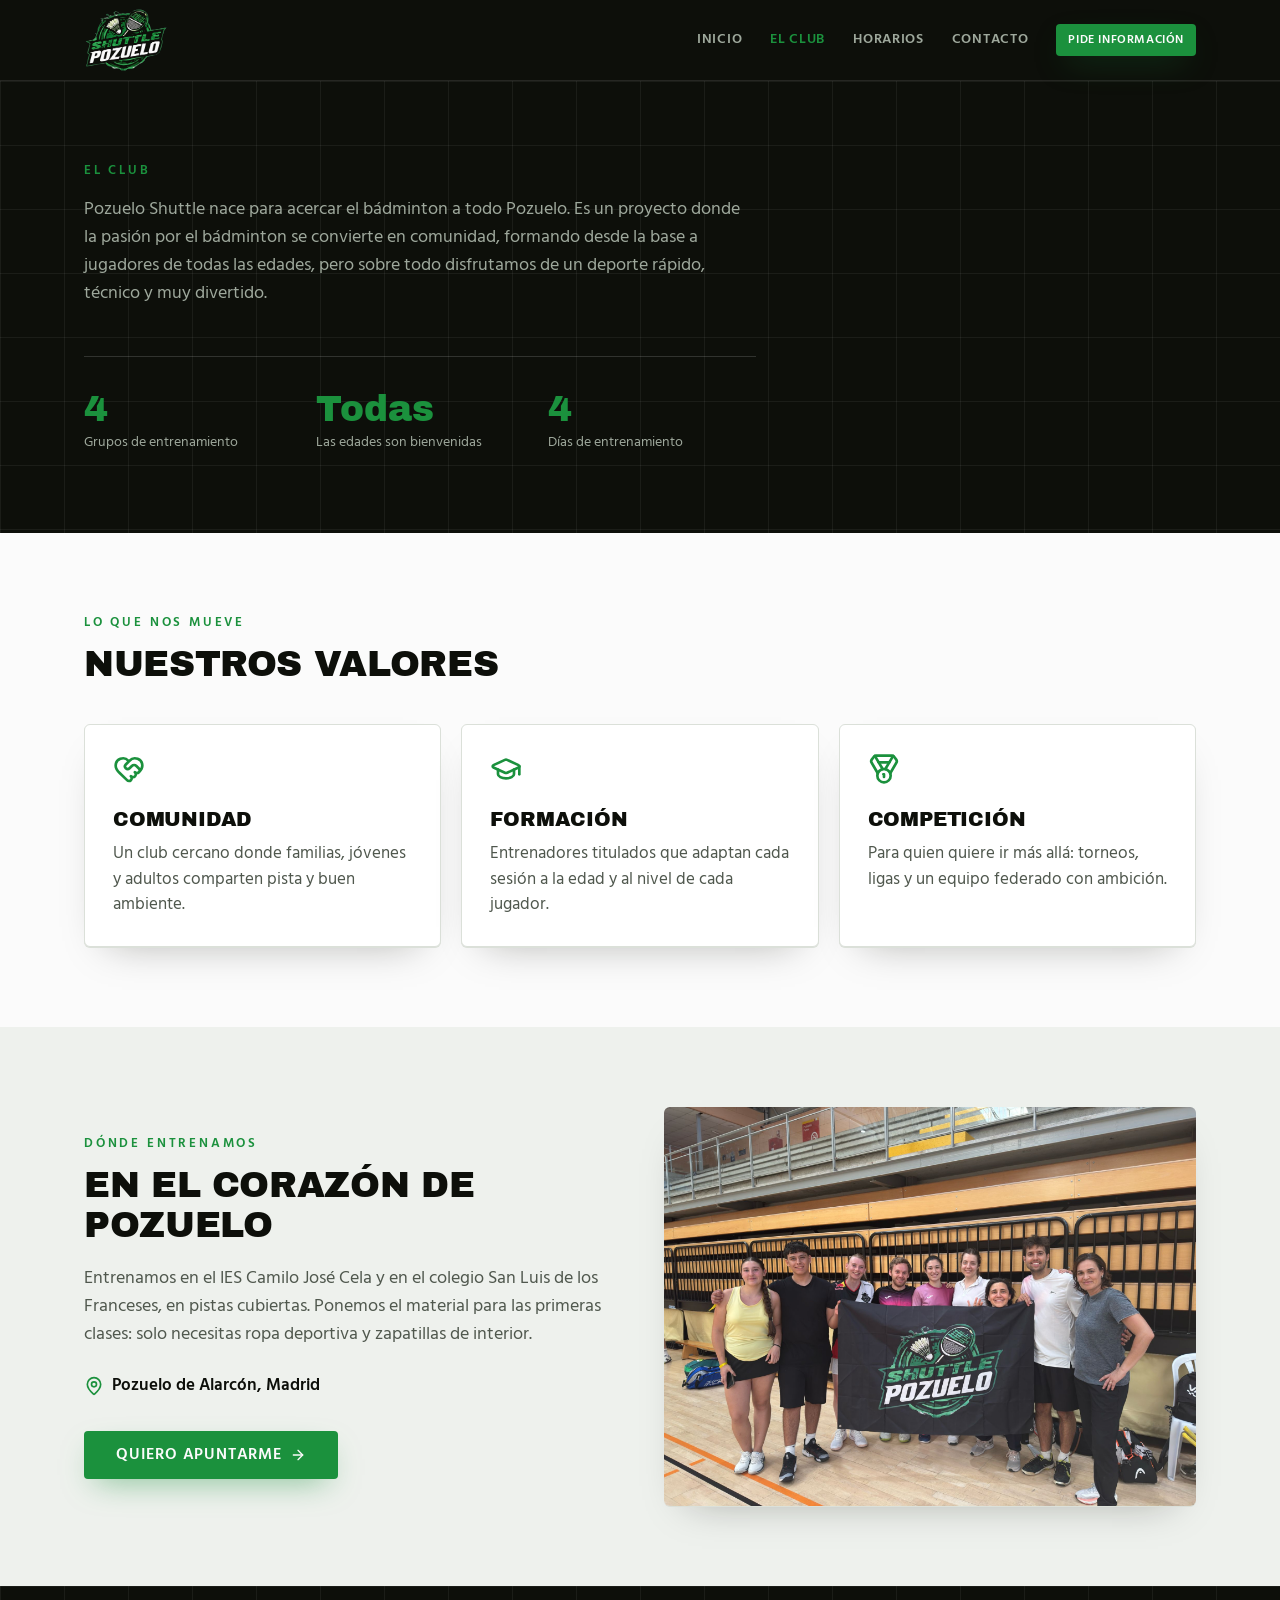
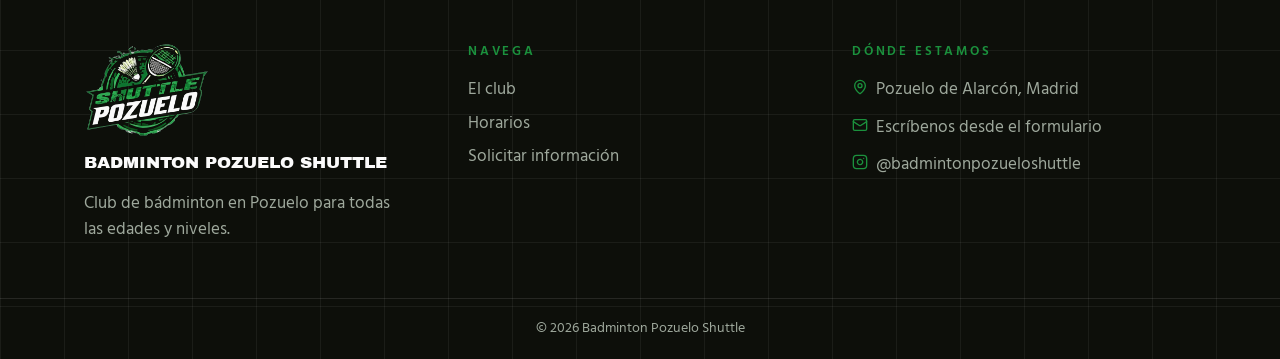
==== docs/club.html @ 59f297d1 "Añade copia estática de la web en docs/ para GitHub Pages" ====
<!DOCTYPE html>
<html lang="es"><head><meta charset="utf-8"><meta name="viewport" content="width=device-width, initial-scale=1"><link rel="preload" as="image" href="assets/logo-shuttle-pozuelo.png"><link rel="stylesheet" href="https://fonts.googleapis.com/css2?family=Archivo+Black&amp;family=Hind:wght@400;500;600;700&amp;display=swap" data-precedence="default"><title>El club · Badminton Pozuelo Shuttle</title><meta name="description" content="Conoce Badminton Pozuelo Shuttle: nuestra historia, valores, entrenadores y dónde entrenamos en Pozuelo de Alarcón."><meta property="og:title" content="El club · Badminton Pozuelo Shuttle"><meta property="og:description" content="Historia, valores y equipo técnico del club de bádminton de Pozuelo."><meta property="og:type" content="website"><meta name="twitter:card" content="summary_large_image"><link rel="icon" type="image/png" href="favicon.png"><link rel="preconnect" href="https://fonts.googleapis.com"><link rel="preconnect" href="https://fonts.gstatic.com" crossorigin="anonymous"><link rel="stylesheet" href="styles.css"></head><body><div class="flex min-h-screen flex-col"><header class="sticky top-0 z-40 border-b border-ink-foreground/10 bg-ink text-ink-foreground"><div class="mx-auto flex h-20 max-w-6xl items-center justify-between px-5"><a class="flex items-center gap-2.5" href="index.html"><img src="assets/logo-shuttle-pozuelo.png" alt="Logo de Badminton Pozuelo Shuttle" width="480" height="366" class="h-16 w-auto mix-blend-lighten"><span class="sr-only">Badminton Pozuelo Shuttle</span></a><nav class="hidden items-center gap-1 md:flex"><a class="rounded-md px-3 py-2 text-sm font-semibold uppercase tracking-wider text-ink-muted transition-colors hover:text-ink-foreground data-[status=active]:text-primary" href="index.html">Inicio</a><a class="rounded-md px-3 py-2 text-sm font-semibold uppercase tracking-wider text-ink-muted transition-colors hover:text-ink-foreground data-[status=active]:text-primary active" href="club.html" data-status="active" aria-current="page">El club</a><a class="rounded-md px-3 py-2 text-sm font-semibold uppercase tracking-wider text-ink-muted transition-colors hover:text-ink-foreground data-[status=active]:text-primary" href="horarios.html">Horarios</a><a class="rounded-md px-3 py-2 text-sm font-semibold uppercase tracking-wider text-ink-muted transition-colors hover:text-ink-foreground data-[status=active]:text-primary" href="contacto.html">Contacto</a><a class="inline-flex items-center justify-center gap-2 whitespace-nowrap cursor-pointer focus-visible:outline-none focus-visible:ring-1 focus-visible:ring-ring disabled:pointer-events-none disabled:opacity-50 disabled:cursor-not-allowed [&amp;_svg]:pointer-events-none [&amp;_svg]:size-4 [&amp;_svg]:shrink-0 bg-primary text-primary-foreground font-semibold uppercase tracking-wider shadow-glow hover:bg-primary/90 hover:-translate-y-0.5 transition-all h-8 rounded-md px-3 text-xs ml-3" href="contacto.html">Pide información</a></nav><button type="button" id="menu-toggle" class="p-2 md:hidden" aria-label="Abrir menú"><svg xmlns="http://www.w3.org/2000/svg" width="24" height="24" viewBox="0 0 24 24" fill="none" stroke="currentColor" stroke-width="2" stroke-linecap="round" stroke-linejoin="round" class="lucide lucide-menu h-6 w-6" aria-hidden="true"><path d="M4 5h16"></path><path d="M4 12h16"></path><path d="M4 19h16"></path></svg></button></div><nav id="mobile-nav" hidden class="border-t border-ink-foreground/10 px-5 pb-5 md:hidden"><a class="block border-b border-ink-foreground/10 py-3 font-display text-lg uppercase data-[status=active]:text-primary" href="index.html">Inicio</a><a class="block border-b border-ink-foreground/10 py-3 font-display text-lg uppercase data-[status=active]:text-primary" href="club.html" data-status="active">El club</a><a class="block border-b border-ink-foreground/10 py-3 font-display text-lg uppercase data-[status=active]:text-primary" href="horarios.html">Horarios</a><a class="block border-b border-ink-foreground/10 py-3 font-display text-lg uppercase data-[status=active]:text-primary" href="contacto.html">Contacto</a></nav></header><main class="flex-1"><!--$--><section class="court-lines bg-ink text-ink-foreground"><div class="mx-auto max-w-6xl px-5 py-20"><p class="eyebrow text-primary">El club</p><p class="mt-4 max-w-2xl text-lg text-ink-muted">Pozuelo Shuttle nace para acercar el bádminton a todo Pozuelo. Es un proyecto donde la pasión por el bádminton se convierte en comunidad, formando desde la base a jugadores de todas las edades, pero sobre todo disfrutamos de un deporte rápido, técnico y muy divertido.</p><dl class="mt-12 grid max-w-2xl grid-cols-3 gap-6 border-t border-ink-foreground/15 pt-8"><div><dt class="font-display text-4xl text-primary">4</dt><dd class="mt-1 text-sm text-ink-muted">Grupos de entrenamiento</dd></div><div><dt class="font-display text-4xl text-primary">Todas</dt><dd class="mt-1 text-sm text-ink-muted">Las edades son bienvenidas</dd></div><div><dt class="font-display text-4xl text-primary">4</dt><dd class="mt-1 text-sm text-ink-muted">Días de entrenamiento</dd></div></dl></div></section><section class="mx-auto max-w-6xl px-5 py-20"><p class="eyebrow text-primary">Lo que nos mueve</p><h2 class="mt-3 text-4xl">Nuestros valores</h2><div class="mt-10 grid gap-5 md:grid-cols-3"><article class="rounded-lg border bg-card p-7 shadow-card"><svg xmlns="http://www.w3.org/2000/svg" width="24" height="24" viewBox="0 0 24 24" fill="none" stroke="currentColor" stroke-width="2" stroke-linecap="round" stroke-linejoin="round" class="lucide lucide-heart-handshake h-8 w-8 text-primary" aria-hidden="true"><path d="M19.414 14.414C21 12.828 22 11.5 22 9.5a5.5 5.5 0 0 0-9.591-3.676.6.6 0 0 1-.818.001A5.5 5.5 0 0 0 2 9.5c0 2.3 1.5 4 3 5.5l5.535 5.362a2 2 0 0 0 2.879.052 2.12 2.12 0 0 0-.004-3 2.124 2.124 0 1 0 3-3 2.124 2.124 0 0 0 3.004 0 2 2 0 0 0 0-2.828l-1.881-1.882a2.41 2.41 0 0 0-3.409 0l-1.71 1.71a2 2 0 0 1-2.828 0 2 2 0 0 1 0-2.828l2.823-2.762"></path></svg><h3 class="mt-5 text-xl">Comunidad</h3><p class="mt-2 text-muted-foreground">Un club cercano donde familias, jóvenes y adultos comparten pista y buen ambiente.</p></article><article class="rounded-lg border bg-card p-7 shadow-card"><svg xmlns="http://www.w3.org/2000/svg" width="24" height="24" viewBox="0 0 24 24" fill="none" stroke="currentColor" stroke-width="2" stroke-linecap="round" stroke-linejoin="round" class="lucide lucide-graduation-cap h-8 w-8 text-primary" aria-hidden="true"><path d="M21.42 10.922a1 1 0 0 0-.019-1.838L12.83 5.18a2 2 0 0 0-1.66 0L2.6 9.08a1 1 0 0 0 0 1.832l8.57 3.908a2 2 0 0 0 1.66 0z"></path><path d="M22 10v6"></path><path d="M6 12.5V16a6 3 0 0 0 12 0v-3.5"></path></svg><h3 class="mt-5 text-xl">Formación</h3><p class="mt-2 text-muted-foreground">Entrenadores titulados que adaptan cada sesión a la edad y al nivel de cada jugador.</p></article><article class="rounded-lg border bg-card p-7 shadow-card"><svg xmlns="http://www.w3.org/2000/svg" width="24" height="24" viewBox="0 0 24 24" fill="none" stroke="currentColor" stroke-width="2" stroke-linecap="round" stroke-linejoin="round" class="lucide lucide-medal h-8 w-8 text-primary" aria-hidden="true"><path d="M7.21 15 2.66 7.14a2 2 0 0 1 .13-2.2L4.4 2.8A2 2 0 0 1 6 2h12a2 2 0 0 1 1.6.8l1.6 2.14a2 2 0 0 1 .14 2.2L16.79 15"></path><path d="M11 12 5.12 2.2"></path><path d="m13 12 5.88-9.8"></path><path d="M8 7h8"></path><circle cx="12" cy="17" r="5"></circle><path d="M12 18v-2h-.5"></path></svg><h3 class="mt-5 text-xl">Competición</h3><p class="mt-2 text-muted-foreground">Para quien quiere ir más allá: torneos, ligas y un equipo federado con ambición.</p></article></div></section><section class="bg-muted"><div class="mx-auto grid max-w-6xl items-center gap-12 px-5 py-20 md:grid-cols-2"><div><p class="eyebrow text-primary">Dónde entrenamos</p><h2 class="mt-3 text-4xl">En el corazón de Pozuelo</h2><p class="mt-5 text-lg text-muted-foreground">Entrenamos en el IES Camilo José Cela y en el colegio San Luis de los Franceses, en pistas cubiertas. Ponemos el material para las primeras clases: solo necesitas ropa deportiva y zapatillas de interior.</p><p class="mt-6 flex items-center gap-2 font-semibold"><svg xmlns="http://www.w3.org/2000/svg" width="24" height="24" viewBox="0 0 24 24" fill="none" stroke="currentColor" stroke-width="2" stroke-linecap="round" stroke-linejoin="round" class="lucide lucide-map-pin h-5 w-5 text-primary" aria-hidden="true"><path d="M20 10c0 4.993-5.539 10.193-7.399 11.799a1 1 0 0 1-1.202 0C9.539 20.193 4 14.993 4 10a8 8 0 0 1 16 0"></path><circle cx="12" cy="10" r="3"></circle></svg> <!-- -->Pozuelo de Alarcón, Madrid</p><a class="inline-flex items-center justify-center gap-2 whitespace-nowrap cursor-pointer focus-visible:outline-none focus-visible:ring-1 focus-visible:ring-ring disabled:pointer-events-none disabled:opacity-50 disabled:cursor-not-allowed [&amp;_svg]:pointer-events-none [&amp;_svg]:size-4 [&amp;_svg]:shrink-0 bg-primary text-primary-foreground font-semibold uppercase tracking-wider shadow-glow hover:bg-primary/90 hover:-translate-y-0.5 transition-all h-12 rounded-md px-8 text-base mt-8" href="contacto.html">Quiero apuntarme <svg xmlns="http://www.w3.org/2000/svg" width="24" height="24" viewBox="0 0 24 24" fill="none" stroke="currentColor" stroke-width="2" stroke-linecap="round" stroke-linejoin="round" class="lucide lucide-arrow-right" aria-hidden="true"><path d="M5 12h14"></path><path d="m12 5 7 7-7 7"></path></svg></a></div><img src="assets/equipo-shuttle-pozuelo.jpg" alt="Jugadores del club posando con la bandera de Shuttle Pozuelo" width="1920" height="1440" loading="lazy" class="aspect-[4/3] w-full rounded-lg object-cover shadow-card"></div></section><!--/$--></main><footer class="court-lines bg-ink text-ink-foreground"><div class="mx-auto grid max-w-6xl gap-10 px-5 py-14 md:grid-cols-3"><div><img src="assets/logo-shuttle-pozuelo.png" alt="Logo de Badminton Pozuelo Shuttle" width="480" height="366" loading="lazy" class="h-24 w-auto mix-blend-lighten"><p class="mt-3 font-display uppercase">Badminton Pozuelo Shuttle</p><p class="mt-4 max-w-xs text-ink-muted">Club de bádminton en Pozuelo para todas las edades y niveles.</p></div><div><p class="eyebrow text-primary">Navega</p><ul class="mt-4 space-y-2 text-ink-muted"><li><a class="hover:text-ink-foreground active" href="club.html" data-status="active" aria-current="page">El club</a></li><li><a class="hover:text-ink-foreground" href="horarios.html">Horarios</a></li><li><a class="hover:text-ink-foreground" href="contacto.html">Solicitar información</a></li></ul></div><div><p class="eyebrow text-primary">Dónde estamos</p><ul class="mt-4 space-y-3 text-ink-muted"><li class="flex gap-2"><svg xmlns="http://www.w3.org/2000/svg" width="24" height="24" viewBox="0 0 24 24" fill="none" stroke="currentColor" stroke-width="2" stroke-linecap="round" stroke-linejoin="round" class="lucide lucide-map-pin mt-0.5 h-4 w-4 shrink-0 text-primary" aria-hidden="true"><path d="M20 10c0 4.993-5.539 10.193-7.399 11.799a1 1 0 0 1-1.202 0C9.539 20.193 4 14.993 4 10a8 8 0 0 1 16 0"></path><circle cx="12" cy="10" r="3"></circle></svg>Pozuelo de Alarcón, Madrid</li><li class="flex gap-2"><svg xmlns="http://www.w3.org/2000/svg" width="24" height="24" viewBox="0 0 24 24" fill="none" stroke="currentColor" stroke-width="2" stroke-linecap="round" stroke-linejoin="round" class="lucide lucide-mail mt-0.5 h-4 w-4 shrink-0 text-primary" aria-hidden="true"><path d="m22 7-8.991 5.727a2 2 0 0 1-2.009 0L2 7"></path><rect x="2" y="4" width="20" height="16" rx="2"></rect></svg><a class="hover:text-ink-foreground" href="contacto.html">Escríbenos desde el formulario</a></li><li class="flex gap-2"><svg xmlns="http://www.w3.org/2000/svg" width="24" height="24" viewBox="0 0 24 24" fill="none" stroke="currentColor" stroke-width="2" stroke-linecap="round" stroke-linejoin="round" class="lucide lucide-instagram mt-0.5 h-4 w-4 shrink-0 text-primary" aria-hidden="true"><rect width="20" height="20" x="2" y="2" rx="5" ry="5"></rect><path d="M16 11.37A4 4 0 1 1 12.63 8 4 4 0 0 1 16 11.37z"></path><line x1="17.5" x2="17.51" y1="6.5" y2="6.5"></line></svg><a href="https://www.instagram.com/badmintonpozueloshuttle" target="_blank" rel="noopener noreferrer" class="hover:text-ink-foreground">@badmintonpozueloshuttle</a></li></ul></div></div><div class="border-t border-ink-foreground/10 py-5 text-center text-sm text-ink-muted">© <!-- -->2026<!-- --> <!-- -->Badminton Pozuelo Shuttle</div></footer></div>
<script>
(function () {
  var btn = document.getElementById("menu-toggle");
  var nav = document.getElementById("mobile-nav");
  if (!btn || !nav) return;
  btn.addEventListener("click", function () {
    var open = nav.hasAttribute("hidden");
    if (open) nav.removeAttribute("hidden"); else nav.setAttribute("hidden", "");
    btn.setAttribute("aria-label", open ? "Cerrar menú" : "Abrir menú");
  });
})();
</script>
</body></html>
---- docs/styles.css ----
@layer properties {
  @supports (((-webkit-hyphens: none)) and (not (margin-trim: inline))) or ((-moz-orient: inline) and (not (color: rgb(from red r g b)))) {
  *, ::before, ::after, ::backdrop { --tw-translate-x: 0; --tw-translate-y: 0; --tw-translate-z: 0; --tw-rotate-x: initial; --tw-rotate-y: initial; --tw-rotate-z: initial; --tw-skew-x: initial; --tw-skew-y: initial; --tw-space-y-reverse: 0; --tw-space-x-reverse: 0; --tw-border-style: solid; --tw-leading: initial; --tw-font-weight: initial; --tw-tracking: initial; --tw-ordinal: initial; --tw-slashed-zero: initial; --tw-numeric-figure: initial; --tw-numeric-spacing: initial; --tw-numeric-fraction: initial; --tw-shadow: 0 0 #0000; --tw-shadow-color: initial; --tw-shadow-alpha: 100%; --tw-inset-shadow: 0 0 #0000; --tw-inset-shadow-color: initial; --tw-inset-shadow-alpha: 100%; --tw-ring-color: initial; --tw-ring-shadow: 0 0 #0000; --tw-inset-ring-color: initial; --tw-inset-ring-shadow: 0 0 #0000; --tw-ring-inset: initial; --tw-ring-offset-width: 0px; --tw-ring-offset-color: #fff; --tw-ring-offset-shadow: 0 0 #0000; --tw-outline-style: solid; --tw-blur: initial; --tw-brightness: initial; --tw-contrast: initial; --tw-grayscale: initial; --tw-hue-rotate: initial; --tw-invert: initial; --tw-opacity: initial; --tw-saturate: initial; --tw-sepia: initial; --tw-drop-shadow: initial; --tw-drop-shadow-color: initial; --tw-drop-shadow-alpha: 100%; --tw-drop-shadow-size: initial; --tw-duration: initial; --tw-ease: initial; --tw-content: ""; --tw-animation-delay: 0s; --tw-animation-direction: normal; --tw-animation-duration: initial; --tw-animation-fill-mode: none; --tw-animation-iteration-count: 1; --tw-enter-blur: 0; --tw-enter-opacity: 1; --tw-enter-rotate: 0; --tw-enter-scale: 1; --tw-enter-translate-x: 0; --tw-enter-translate-y: 0; --tw-exit-blur: 0; --tw-exit-opacity: 1; --tw-exit-rotate: 0; --tw-exit-scale: 1; --tw-exit-translate-x: 0; --tw-exit-translate-y: 0; }
}
}
@layer theme {
  :root, :host { --font-sans: "Hind", system-ui, sans-serif; --font-mono: ui-monospace, SFMono-Regular, Menlo, Monaco, Consolas, "Liberation Mono",
      "Courier New", monospace; --color-black: #000; --spacing: .25rem; --container-xs: 20rem; --container-sm: 24rem; --container-md: 28rem; --container-lg: 32rem; --container-xl: 36rem; --container-2xl: 42rem; --container-3xl: 48rem; --container-6xl: 72rem; --text-xs: .75rem; --text-xs--line-height: calc(1 / .75); --text-sm: .875rem; --text-sm--line-height: calc(1.25 / .875); --text-base: 1rem; --text-base--line-height: calc(1.5 / 1); --text-lg: 1.125rem; --text-lg--line-height: calc(1.75 / 1.125); --text-xl: 1.25rem; --text-xl--line-height: calc(1.75 / 1.25); --text-3xl: 1.875rem; --text-3xl--line-height: calc(2.25 / 1.875); --text-4xl: 2.25rem; --text-4xl--line-height: calc(2.5 / 2.25); --text-6xl: 3.75rem; --text-6xl--line-height: 1; --text-7xl: 4.5rem; --text-7xl--line-height: 1; --font-weight-normal: 400; --font-weight-medium: 500; --font-weight-semibold: 600; --font-weight-bold: 700; --tracking-tight: -.025em; --tracking-wider: .05em; --tracking-widest: .1em; --leading-relaxed: 1.625; --ease-in-out: cubic-bezier(.4, 0, .2, 1); --animate-spin: spin 1s linear infinite; --animate-pulse: pulse 2s cubic-bezier(.4, 0, .6, 1) infinite; --aspect-video: 16 / 9; --default-transition-duration: .15s; --default-transition-timing-function: cubic-bezier(.4, 0, .2, 1); --default-font-family: "Hind", system-ui, sans-serif; --default-mono-font-family: var(--font-mono); --font-display: "Archivo Black", "Arial Black", sans-serif; --color-background: var(--background); --color-foreground: var(--foreground); --color-border: var(--border); }
}
@layer base {
  *, ::after, ::before, ::backdrop { box-sizing: border-box; border: 0px solid; margin: 0px; padding: 0px; }
  ::file-selector-button { box-sizing: border-box; border: 0px solid; margin: 0px; padding: 0px; }
  html, :host { text-size-adjust: 100%; tab-size: 4; line-height: 1.5; font-family: var(--default-font-family, -apple-system, BlinkMacSystemFont, "Segoe UI", Roboto, "Helvetica Neue", "Noto Sans", Arial, sans-serif, "Apple Color Emoji", "Segoe UI Emoji", "Segoe UI Symbol", "Noto Color Emoji"); font-feature-settings: var(--default-font-feature-settings, normal); font-variation-settings: var(--default-font-variation-settings, normal); -webkit-tap-highlight-color: transparent; }
  hr { height: 0px; color: inherit; border-top-width: 1px; }
  abbr:where([title]) { text-decoration: underline dotted; }
  h1, h2, h3, h4, h5, h6 { font-size: inherit; font-weight: inherit; }
  a { color: inherit; text-decoration: inherit; }
  b, strong { font-weight: bolder; }
  code, kbd, samp, pre { font-family: var(--default-mono-font-family, ui-monospace, SFMono-Regular, Menlo, Monaco, Consolas, "Liberation Mono", "Courier New", monospace); font-feature-settings: var(--default-mono-font-feature-settings, normal); font-variation-settings: var(--default-mono-font-variation-settings, normal); font-size: 1em; }
  small { font-size: 80%; }
  sub, sup { vertical-align: baseline; font-size: 75%; line-height: 0; position: relative; }
  sub { bottom: -0.25em; }
  sup { top: -0.5em; }
  table { text-indent: 0px; border-color: inherit; border-collapse: collapse; }
  progress { vertical-align: baseline; }
  summary { display: list-item; }
  ol, ul, menu { list-style: none; }
  img, svg, video, canvas, audio, iframe, embed, object { vertical-align: middle; display: block; }
  img, video { max-width: 100%; height: auto; }
  button, input, select, optgroup, textarea { font: inherit; letter-spacing: inherit; color: inherit; opacity: 1; background-color: rgba(0, 0, 0, 0); border-radius: 0px; }
  ::file-selector-button { font: inherit; letter-spacing: inherit; color: inherit; opacity: 1; background-color: rgba(0, 0, 0, 0); border-radius: 0px; }
  :where(select:is([multiple], [size])) optgroup { font-weight: bolder; }
  :where(select:is([multiple], [size])) optgroup option { padding-inline-start: 20px; }
  ::file-selector-button { margin-inline-end: 4px; }
  ::placeholder { opacity: 1; }
  @supports (not ((-webkit-appearance: -apple-pay-button))) or (contain-intrinsic-size: 1px) {
  ::placeholder { color: currentcolor; }
  @supports (color: color-mix(in lab, red, red)) {
  ::placeholder { color: color-mix(currentcolor, transparent); }
}
}
  textarea { resize: vertical; }
  ::-webkit-search-decoration { appearance: none; }
  ::-webkit-date-and-time-value { min-height: 1lh; text-align: inherit; }
  ::-webkit-datetime-edit { display: inline-flex; }
  ::-webkit-datetime-edit-fields-wrapper { padding: 0px; }
  ::-webkit-datetime-edit { padding-block: 0px; }
  ::-webkit-datetime-edit-year-field { padding-block: 0px; }
  ::-webkit-datetime-edit-month-field { padding-block: 0px; }
  ::-webkit-datetime-edit-day-field { padding-block: 0px; }
  ::-webkit-datetime-edit-hour-field { padding-block: 0px; }
  ::-webkit-datetime-edit-minute-field { padding-block: 0px; }
  ::-webkit-datetime-edit-second-field { padding-block: 0px; }
  ::-webkit-datetime-edit-millisecond-field { padding-block: 0px; }
  ::-webkit-datetime-edit-meridiem-field { padding-block: 0px; }
  ::-webkit-calendar-picker-indicator { line-height: 1; }
  button, input:where([type="button"], [type="reset"], [type="submit"]) { appearance: button; }
  ::file-selector-button { appearance: button; }
  ::-webkit-inner-spin-button { height: auto; }
  ::-webkit-outer-spin-button { height: auto; }
  [hidden]:where(:not([hidden="until-found"])) { display: none !important; }
  * { border-color: var(--color-border); }
  body { background-color: var(--color-background); color: var(--color-foreground); font-family: var(--font-sans); -webkit-font-smoothing: antialiased; font-size: 1.0625rem; }
  h1, h2, h3, h4 { font-family: var(--font-display); letter-spacing: -0.01em; text-transform: uppercase; line-height: 1.02; }
}
@layer components;
@layer utilities {
  .pointer-events-none { pointer-events: none; }
  .invisible { visibility: hidden; }
  .sr-only { clip-path: inset(50%); white-space: nowrap; border-width: 0px; width: 1px; height: 1px; margin: -1px; padding: 0px; position: absolute; overflow: hidden; }
  .absolute { position: absolute; }
  .fixed { position: fixed; }
  .relative { position: relative; }
  .sticky { position: sticky; }
  .inset-0 { inset: 0px; }
  .inset-x-0 { inset-inline: 0px; }
  .inset-y-0 { inset-block: 0px; }
  .-top-12 { top: calc(var(--spacing) * -12); }
  .top-0 { top: 0px; }
  .top-1\.5 { top: calc(var(--spacing) * 1.5); }
  .top-1\/2 { top: 50%; }
  .top-3\.5 { top: calc(var(--spacing) * 3.5); }
  .top-4 { top: calc(var(--spacing) * 4); }
  .top-\[1px\] { top: 1px; }
  .top-\[50\%\] { top: 50%; }
  .top-\[60\%\] { top: 60%; }
  .top-full { top: 100%; }
  .-right-12 { right: calc(var(--spacing) * -12); }
  .right-0 { right: 0px; }
  .right-1 { right: var(--spacing); }
  .right-2 { right: calc(var(--spacing) * 2); }
  .right-3 { right: calc(var(--spacing) * 3); }
  .right-4 { right: calc(var(--spacing) * 4); }
  .-bottom-12 { bottom: calc(var(--spacing) * -12); }
  .bottom-0 { bottom: 0px; }
  .-left-12 { left: calc(var(--spacing) * -12); }
  .left-0 { left: 0px; }
  .left-1\/2 { left: 50%; }
  .left-2 { left: calc(var(--spacing) * 2); }
  .left-\[50\%\] { left: 50%; }
  .isolate { isolation: isolate; }
  .-z-10 { z-index: calc(-10); }
  .-z-20 { z-index: calc(-20); }
  .z-10 { z-index: 10; }
  .z-20 { z-index: 20; }
  .z-40 { z-index: 40; }
  .z-50 { z-index: 50; }
  .z-\[1\] { z-index: 1; }
  .-mx-1 { margin-inline: calc(var(--spacing) * -1); }
  .mx-2 { margin-inline: calc(var(--spacing) * 2); }
  .mx-3\.5 { margin-inline: calc(var(--spacing) * 3.5); }
  .mx-auto { margin-inline: auto; }
  .my-0\.5 { margin-block: calc(var(--spacing) * .5); }
  .my-1 { margin-block: var(--spacing); }
  .-mt-4 { margin-top: calc(var(--spacing) * -4); }
  .-mt-16 { margin-top: calc(var(--spacing) * -16); }
  .mt-0\.5 { margin-top: calc(var(--spacing) * .5); }
  .mt-1 { margin-top: var(--spacing); }
  .mt-1\.5 { margin-top: calc(var(--spacing) * 1.5); }
  .mt-2 { margin-top: calc(var(--spacing) * 2); }
  .mt-3 { margin-top: calc(var(--spacing) * 3); }
  .mt-4 { margin-top: calc(var(--spacing) * 4); }
  .mt-5 { margin-top: calc(var(--spacing) * 5); }
  .mt-6 { margin-top: calc(var(--spacing) * 6); }
  .mt-8 { margin-top: calc(var(--spacing) * 8); }
  .mt-9 { margin-top: calc(var(--spacing) * 9); }
  .mt-10 { margin-top: calc(var(--spacing) * 10); }
  .mt-12 { margin-top: calc(var(--spacing) * 12); }
  .mt-24 { margin-top: calc(var(--spacing) * 24); }
  .mt-auto { margin-top: auto; }
  .mr-2 { margin-right: calc(var(--spacing) * 2); }
  .mb-1 { margin-bottom: var(--spacing); }
  .-ml-4 { margin-left: calc(var(--spacing) * -4); }
  .ml-1 { margin-left: var(--spacing); }
  .ml-3 { margin-left: calc(var(--spacing) * 3); }
  .ml-auto { margin-left: auto; }
  .block { display: block; }
  .flex { display: flex; }
  .grid { display: grid; }
  .hidden { display: none; }
  .inline-flex { display: inline-flex; }
  .table { display: table; }
  .aspect-\[4\/3\] { aspect-ratio: 4 / 3; }
  .aspect-square { aspect-ratio: 1 / 1; }
  .aspect-video { aspect-ratio: var(--aspect-video); }
  .size-\(--cell-size\) { width: var(--cell-size); height: var(--cell-size); }
  .size-4 { width: calc(var(--spacing) * 4); height: calc(var(--spacing) * 4); }
  .h-\(--cell-size\) { height: var(--cell-size); }
  .h-1\.5 { height: calc(var(--spacing) * 1.5); }
  .h-2 { height: calc(var(--spacing) * 2); }
  .h-2\.5 { height: calc(var(--spacing) * 2.5); }
  .h-3 { height: calc(var(--spacing) * 3); }
  .h-3\.5 { height: calc(var(--spacing) * 3.5); }
  .h-4 { height: calc(var(--spacing) * 4); }
  .h-5 { height: calc(var(--spacing) * 5); }
  .h-6 { height: calc(var(--spacing) * 6); }
  .h-7 { height: calc(var(--spacing) * 7); }
  .h-8 { height: calc(var(--spacing) * 8); }
  .h-9 { height: calc(var(--spacing) * 9); }
  .h-10 { height: calc(var(--spacing) * 10); }
  .h-11 { height: calc(var(--spacing) * 11); }
  .h-12 { height: calc(var(--spacing) * 12); }
  .h-14 { height: calc(var(--spacing) * 14); }
  .h-16 { height: calc(var(--spacing) * 16); }
  .h-20 { height: calc(var(--spacing) * 20); }
  .h-24 { height: calc(var(--spacing) * 24); }
  .h-\[1px\] { height: 1px; }
  .h-\[var\(--radix-navigation-menu-viewport-height\)\] { height: var(--radix-navigation-menu-viewport-height); }
  .h-\[var\(--radix-select-trigger-height\)\] { height: var(--radix-select-trigger-height); }
  .h-auto { height: auto; }
  .h-full { height: 100%; }
  .h-px { height: 1px; }
  .h-svh { height: 100svh; }
  .max-h-\(--radix-context-menu-content-available-height\) { max-height: var(--radix-context-menu-content-available-height); }
  .max-h-\(--radix-select-content-available-height\) { max-height: var(--radix-select-content-available-height); }
  .max-h-\[300px\] { max-height: 300px; }
  .max-h-\[var\(--radix-dropdown-menu-content-available-height\)\] { max-height: var(--radix-dropdown-menu-content-available-height); }
  .min-h-0 { min-height: 0px; }
  .min-h-\[60px\] { min-height: 60px; }
  .min-h-\[420px\] { min-height: 420px; }
  .min-h-\[min\(80vh\,760px\)\] { min-height: min(80vh, 760px); }
  .min-h-screen { min-height: 100vh; }
  .min-h-svh { min-height: 100svh; }
  .w-\(--cell-size\) { width: var(--cell-size); }
  .w-\(--sidebar-width\) { width: var(--sidebar-width); }
  .w-0 { width: 0px; }
  .w-1 { width: var(--spacing); }
  .w-2 { width: calc(var(--spacing) * 2); }
  .w-2\.5 { width: calc(var(--spacing) * 2.5); }
  .w-3 { width: calc(var(--spacing) * 3); }
  .w-3\.5 { width: calc(var(--spacing) * 3.5); }
  .w-3\/4 { width: 75%; }
  .w-4 { width: calc(var(--spacing) * 4); }
  .w-5 { width: calc(var(--spacing) * 5); }
  .w-6 { width: calc(var(--spacing) * 6); }
  .w-7 { width: calc(var(--spacing) * 7); }
  .w-8 { width: calc(var(--spacing) * 8); }
  .w-9 { width: calc(var(--spacing) * 9); }
  .w-10 { width: calc(var(--spacing) * 10); }
  .w-12 { width: calc(var(--spacing) * 12); }
  .w-14 { width: calc(var(--spacing) * 14); }
  .w-64 { width: calc(var(--spacing) * 64); }
  .w-72 { width: calc(var(--spacing) * 72); }
  .w-\[1px\] { width: 1px; }
  .w-\[100px\] { width: 100px; }
  .w-auto { width: auto; }
  .w-fit { width: fit-content; }
  .w-full { width: 100%; }
  .w-max { width: max-content; }
  .w-px { width: 1px; }
  .max-w-\(--skeleton-width\) { max-width: var(--skeleton-width); }
  .max-w-2xl { max-width: var(--container-2xl); }
  .max-w-3xl { max-width: var(--container-3xl); }
  .max-w-6xl { max-width: var(--container-6xl); }
  .max-w-lg { max-width: var(--container-lg); }
  .max-w-max { max-width: max-content; }
  .max-w-md { max-width: var(--container-md); }
  .max-w-sm { max-width: var(--container-sm); }
  .max-w-xl { max-width: var(--container-xl); }
  .max-w-xs { max-width: var(--container-xs); }
  .min-w-\(--cell-size\) { min-width: var(--cell-size); }
  .min-w-0 { min-width: 0px; }
  .min-w-5 { min-width: calc(var(--spacing) * 5); }
  .min-w-8 { min-width: calc(var(--spacing) * 8); }
  .min-w-9 { min-width: calc(var(--spacing) * 9); }
  .min-w-10 { min-width: calc(var(--spacing) * 10); }
  .min-w-\[8rem\] { min-width: 8rem; }
  .min-w-\[12rem\] { min-width: 12rem; }
  .min-w-\[var\(--radix-select-trigger-width\)\] { min-width: var(--radix-select-trigger-width); }
  .flex-1 { flex: 1 1 0%; }
  .shrink-0 { flex-shrink: 0; }
  .grow { flex-grow: 1; }
  .grow-0 { flex-grow: 0; }
  .basis-full { flex-basis: 100%; }
  .caption-bottom { caption-side: bottom; }
  .border-collapse { border-collapse: collapse; }
  .origin-\(--radix-context-menu-content-transform-origin\) { transform-origin: var(--radix-context-menu-content-transform-origin); }
  .origin-\(--radix-dropdown-menu-content-transform-origin\) { transform-origin: var(--radix-dropdown-menu-content-transform-origin); }
  .origin-\(--radix-hover-card-content-transform-origin\) { transform-origin: var(--radix-hover-card-content-transform-origin); }
  .origin-\(--radix-menubar-content-transform-origin\) { transform-origin: var(--radix-menubar-content-transform-origin); }
  .origin-\(--radix-popover-content-transform-origin\) { transform-origin: var(--radix-popover-content-transform-origin); }
  .origin-\(--radix-select-content-transform-origin\) { transform-origin: var(--radix-select-content-transform-origin); }
  .origin-\(--radix-tooltip-content-transform-origin\) { transform-origin: var(--radix-tooltip-content-transform-origin); }
  .-translate-x-1\/2 { --tw-translate-x: calc(calc(1 / 2 * 100%) * -1); translate: var(--tw-translate-x) var(--tw-translate-y); }
  .-translate-x-px { --tw-translate-x: -1px; translate: var(--tw-translate-x) var(--tw-translate-y); }
  .translate-x-\[-50\%\] { --tw-translate-x: -50%; translate: var(--tw-translate-x) var(--tw-translate-y); }
  .translate-x-px { --tw-translate-x: 1px; translate: var(--tw-translate-x) var(--tw-translate-y); }
  .-translate-y-1\/2 { --tw-translate-y: calc(calc(1 / 2 * 100%) * -1); translate: var(--tw-translate-x) var(--tw-translate-y); }
  .translate-y-\[-50\%\] { --tw-translate-y: -50%; translate: var(--tw-translate-x) var(--tw-translate-y); }
  .rotate-45 { rotate: 45deg; }
  .rotate-90 { rotate: 90deg; }
  .transform { transform: var(--tw-rotate-x, ) var(--tw-rotate-y, ) var(--tw-rotate-z, ) var(--tw-skew-x, ) var(--tw-skew-y, ); }
  .animate-caret-blink { animation: 1.25s ease-out 0s infinite normal none running caret-blink; }
  .animate-in { animation: enter var(--tw-animation-duration, var(--tw-duration, .15s))var(--tw-ease, ease)var(--tw-animation-delay, 0s)var(--tw-animation-iteration-count, 1)var(--tw-animation-direction, normal)var(--tw-animation-fill-mode, none); }
  .animate-pulse { animation: var(--animate-pulse); }
  .animate-rise { animation: 0.7s cubic-bezier(0.2, 0.7, 0.2, 1) 0s 1 normal both running rise; }
  .animate-spin { animation: var(--animate-spin); }
  .cursor-default { cursor: default; }
  .cursor-pointer { cursor: pointer; }
  .touch-none { touch-action: none; }
  .list-none { list-style-type: none; }
  .grid-cols-3 { grid-template-columns: repeat(3, minmax(0px, 1fr)); }
  .flex-col { flex-direction: column; }
  .flex-col-reverse { flex-direction: column-reverse; }
  .flex-row { flex-direction: row; }
  .flex-wrap { flex-wrap: wrap; }
  .place-content-center { place-content: center; }
  .items-center { align-items: center; }
  .items-end { align-items: flex-end; }
  .items-start { align-items: flex-start; }
  .items-stretch { align-items: stretch; }
  .justify-between { justify-content: space-between; }
  .justify-center { justify-content: center; }
  .gap-1 { gap: var(--spacing); }
  .gap-1\.5 { gap: calc(var(--spacing) * 1.5); }
  .gap-2 { gap: calc(var(--spacing) * 2); }
  .gap-2\.5 { gap: calc(var(--spacing) * 2.5); }
  .gap-3 { gap: calc(var(--spacing) * 3); }
  .gap-4 { gap: calc(var(--spacing) * 4); }
  .gap-5 { gap: calc(var(--spacing) * 5); }
  .gap-6 { gap: calc(var(--spacing) * 6); }
  .gap-10 { gap: calc(var(--spacing) * 10); }
  .gap-12 { gap: calc(var(--spacing) * 12); }
  :where(.space-y-1\.5 > :not(:last-child)) { --tw-space-y-reverse: 0; margin-block-start: calc(calc(var(--spacing) * 1.5) * var(--tw-space-y-reverse)); margin-block-end: calc(calc(var(--spacing) * 1.5) * calc(1 - var(--tw-space-y-reverse))); }
  :where(.space-y-2 > :not(:last-child)) { --tw-space-y-reverse: 0; margin-block-start: calc(calc(var(--spacing) * 2) * var(--tw-space-y-reverse)); margin-block-end: calc(calc(var(--spacing) * 2) * calc(1 - var(--tw-space-y-reverse))); }
  :where(.space-y-3 > :not(:last-child)) { --tw-space-y-reverse: 0; margin-block-start: calc(calc(var(--spacing) * 3) * var(--tw-space-y-reverse)); margin-block-end: calc(calc(var(--spacing) * 3) * calc(1 - var(--tw-space-y-reverse))); }
  :where(.space-y-4 > :not(:last-child)) { --tw-space-y-reverse: 0; margin-block-start: calc(calc(var(--spacing) * 4) * var(--tw-space-y-reverse)); margin-block-end: calc(calc(var(--spacing) * 4) * calc(1 - var(--tw-space-y-reverse))); }
  :where(.space-y-5 > :not(:last-child)) { --tw-space-y-reverse: 0; margin-block-start: calc(calc(var(--spacing) * 5) * var(--tw-space-y-reverse)); margin-block-end: calc(calc(var(--spacing) * 5) * calc(1 - var(--tw-space-y-reverse))); }
  :where(.space-x-1 > :not(:last-child)) { --tw-space-x-reverse: 0; margin-inline-start: calc(var(--spacing) * var(--tw-space-x-reverse)); margin-inline-end: calc(var(--spacing) * calc(1 - var(--tw-space-x-reverse))); }
  .overflow-auto { overflow: auto; }
  .overflow-hidden { overflow: hidden; }
  .overflow-x-hidden { overflow-x: hidden; }
  .overflow-y-auto { overflow-y: auto; }
  .rounded-\[2px\] { border-radius: 2px; }
  .rounded-\[inherit\] { border-radius: inherit; }
  .rounded-full { border-radius: 3.40282e+38px; }
  .rounded-lg { border-radius: var(--radius); }
  .rounded-md { border-radius: calc(var(--radius) - 2px); }
  .rounded-none { border-radius: 0px; }
  .rounded-sm { border-radius: calc(var(--radius) - 4px); }
  .rounded-xl { border-radius: calc(var(--radius) + 4px); }
  .rounded-t-\[10px\] { border-top-left-radius: 10px; border-top-right-radius: 10px; }
  .rounded-l-md { border-top-left-radius: calc(var(--radius) - 2px); border-bottom-left-radius: calc(var(--radius) - 2px); }
  .rounded-tl-sm { border-top-left-radius: calc(var(--radius) - 4px); }
  .rounded-r-md { border-top-right-radius: calc(var(--radius) - 2px); border-bottom-right-radius: calc(var(--radius) - 2px); }
  .border { border-style: var(--tw-border-style); border-width: 1px; }
  .border-2 { border-style: var(--tw-border-style); border-width: 2px; }
  .border-\[1\.5px\] { border-style: var(--tw-border-style); border-width: 1.5px; }
  .border-y { border-block-style: var(--tw-border-style); border-block-width: 1px; }
  .border-t { border-top-style: var(--tw-border-style); border-top-width: 1px; }
  .border-r { border-right-style: var(--tw-border-style); border-right-width: 1px; }
  .border-b { border-bottom-style: var(--tw-border-style); border-bottom-width: 1px; }
  .border-l { border-left-style: var(--tw-border-style); border-left-width: 1px; }
  .border-dashed { --tw-border-style: dashed; border-style: dashed; }
  .border-\(--color-border\) { border-color: var(--color-border); }
  .border-border\/50 { border-color: var(--border); }
  @supports (color: color-mix(in lab, red, red)) {
  .border-border\/50 { border-color: color-mix(in oklab, var(--border) 50%, transparent); }
}
  .border-destructive\/50 { border-color: var(--destructive); }
  @supports (color: color-mix(in lab, red, red)) {
  .border-destructive\/50 { border-color: color-mix(in oklab, var(--destructive) 50%, transparent); }
}
  .border-ink-foreground\/10 { border-color: var(--ink-foreground); }
  @supports (color: color-mix(in lab, red, red)) {
  .border-ink-foreground\/10 { border-color: color-mix(in oklab, var(--ink-foreground) 10%, transparent); }
}
  .border-ink-foreground\/15 { border-color: var(--ink-foreground); }
  @supports (color: color-mix(in lab, red, red)) {
  .border-ink-foreground\/15 { border-color: color-mix(in oklab, var(--ink-foreground) 15%, transparent); }
}
  .border-ink-foreground\/30 { border-color: var(--ink-foreground); }
  @supports (color: color-mix(in lab, red, red)) {
  .border-ink-foreground\/30 { border-color: color-mix(in oklab, var(--ink-foreground) 30%, transparent); }
}
  .border-input { border-color: var(--input); }
  .border-primary { border-color: var(--primary); }
  .border-primary\/50 { border-color: var(--primary); }
  @supports (color: color-mix(in lab, red, red)) {
  .border-primary\/50 { border-color: color-mix(in oklab, var(--primary) 50%, transparent); }
}
  .border-sidebar-border { border-color: var(--sidebar-border); }
  .border-transparent { border-color: rgba(0, 0, 0, 0); }
  .border-t-transparent { border-top-color: rgba(0, 0, 0, 0); }
  .border-l-transparent { border-left-color: rgba(0, 0, 0, 0); }
  .bg-\(--color-bg\) { background-color: var(--color-bg); }
  .bg-accent { background-color: var(--accent); }
  .bg-background { background-color: var(--background); }
  .bg-black\/80 { background-color: rgba(0, 0, 0, 0.8); }
  @supports (color: color-mix(in lab, red, red)) {
  .bg-black\/80 { background-color: color-mix(in oklab, var(--color-black) 80%, transparent); }
}
  .bg-border { background-color: var(--border); }
  .bg-card { background-color: var(--card); }
  .bg-destructive { background-color: var(--destructive); }
  .bg-foreground { background-color: var(--foreground); }
  .bg-ink { background-color: var(--ink); }
  .bg-muted { background-color: var(--muted); }
  .bg-muted\/50 { background-color: var(--muted); }
  @supports (color: color-mix(in lab, red, red)) {
  .bg-muted\/50 { background-color: color-mix(in oklab, var(--muted) 50%, transparent); }
}
  .bg-popover { background-color: var(--popover); }
  .bg-primary { background-color: var(--primary); }
  .bg-primary\/10 { background-color: var(--primary); }
  @supports (color: color-mix(in lab, red, red)) {
  .bg-primary\/10 { background-color: color-mix(in oklab, var(--primary) 10%, transparent); }
}
  .bg-primary\/20 { background-color: var(--primary); }
  @supports (color: color-mix(in lab, red, red)) {
  .bg-primary\/20 { background-color: color-mix(in oklab, var(--primary) 20%, transparent); }
}
  .bg-secondary { background-color: var(--secondary); }
  .bg-sidebar { background-color: var(--sidebar); }
  .bg-sidebar-border { background-color: var(--sidebar-border); }
  .bg-transparent { background-color: rgba(0, 0, 0, 0); }
  .court-lines { background-image: linear-gradient(to right, oklch(0.988 0 0 / 0.06) 1px, rgba(0, 0, 0, 0) 1px), linear-gradient(oklch(0.988 0 0 / 0.06) 1px, rgba(0, 0, 0, 0) 1px); background-size: 64px 64px; }
  .bg-gradient-forest { background-image: var(--gradient-forest); }
  .bg-hero-overlay { background-image: var(--gradient-hero); }
  .fill-current { fill: currentcolor; }
  .fill-primary { fill: var(--primary); }
  .object-cover { object-fit: cover; }
  .object-\[70\%_center\] { object-position: 70% center; }
  .p-0 { padding: 0px; }
  .p-1 { padding: var(--spacing); }
  .p-2 { padding: calc(var(--spacing) * 2); }
  .p-3 { padding: calc(var(--spacing) * 3); }
  .p-4 { padding: calc(var(--spacing) * 4); }
  .p-6 { padding: calc(var(--spacing) * 6); }
  .p-7 { padding: calc(var(--spacing) * 7); }
  .p-\[1px\] { padding: 1px; }
  .px-\(--cell-size\) { padding-inline: var(--cell-size); }
  .px-1 { padding-inline: var(--spacing); }
  .px-1\.5 { padding-inline: calc(var(--spacing) * 1.5); }
  .px-2 { padding-inline: calc(var(--spacing) * 2); }
  .px-2\.5 { padding-inline: calc(var(--spacing) * 2.5); }
  .px-3 { padding-inline: calc(var(--spacing) * 3); }
  .px-4 { padding-inline: calc(var(--spacing) * 4); }
  .px-5 { padding-inline: calc(var(--spacing) * 5); }
  .px-8 { padding-inline: calc(var(--spacing) * 8); }
  .py-0\.5 { padding-block: calc(var(--spacing) * .5); }
  .py-1 { padding-block: var(--spacing); }
  .py-1\.5 { padding-block: calc(var(--spacing) * 1.5); }
  .py-2 { padding-block: calc(var(--spacing) * 2); }
  .py-3 { padding-block: calc(var(--spacing) * 3); }
  .py-4 { padding-block: calc(var(--spacing) * 4); }
  .py-5 { padding-block: calc(var(--spacing) * 5); }
  .py-6 { padding-block: calc(var(--spacing) * 6); }
  .py-14 { padding-block: calc(var(--spacing) * 14); }
  .py-16 { padding-block: calc(var(--spacing) * 16); }
  .py-20 { padding-block: calc(var(--spacing) * 20); }
  .py-24 { padding-block: calc(var(--spacing) * 24); }
  .pt-0 { padding-top: 0px; }
  .pt-3 { padding-top: calc(var(--spacing) * 3); }
  .pt-4 { padding-top: calc(var(--spacing) * 4); }
  .pt-8 { padding-top: calc(var(--spacing) * 8); }
  .pr-1 { padding-right: var(--spacing); }
  .pr-2 { padding-right: calc(var(--spacing) * 2); }
  .pr-2\.5 { padding-right: calc(var(--spacing) * 2.5); }
  .pr-8 { padding-right: calc(var(--spacing) * 8); }
  .pb-3 { padding-bottom: calc(var(--spacing) * 3); }
  .pb-4 { padding-bottom: calc(var(--spacing) * 4); }
  .pb-5 { padding-bottom: calc(var(--spacing) * 5); }
  .pb-8 { padding-bottom: calc(var(--spacing) * 8); }
  .pl-2 { padding-left: calc(var(--spacing) * 2); }
  .pl-2\.5 { padding-left: calc(var(--spacing) * 2.5); }
  .pl-4 { padding-left: calc(var(--spacing) * 4); }
  .pl-8 { padding-left: calc(var(--spacing) * 8); }
  .text-center { text-align: center; }
  .text-left { text-align: left; }
  .align-middle { vertical-align: middle; }
  .eyebrow { font-family: var(--font-sans); letter-spacing: 0.22em; text-transform: uppercase; font-size: 0.8rem; font-weight: 600; }
  .font-display { font-family: "Archivo Black", "Arial Black", sans-serif; }
  .font-mono { font-family: var(--font-mono); }
  .text-3xl { font-size: var(--text-3xl); line-height: var(--tw-leading, var(--text-3xl--line-height)); }
  .text-4xl { font-size: var(--text-4xl); line-height: var(--tw-leading, var(--text-4xl--line-height)); }
  .text-7xl { font-size: var(--text-7xl); line-height: var(--tw-leading, var(--text-7xl--line-height)); }
  .text-base { font-size: var(--text-base); line-height: var(--tw-leading, var(--text-base--line-height)); }
  .text-lg { font-size: var(--text-lg); line-height: var(--tw-leading, var(--text-lg--line-height)); }
  .text-sm { font-size: var(--text-sm); line-height: var(--tw-leading, var(--text-sm--line-height)); }
  .text-xl { font-size: var(--text-xl); line-height: var(--tw-leading, var(--text-xl--line-height)); }
  .text-xs { font-size: var(--text-xs); line-height: var(--tw-leading, var(--text-xs--line-height)); }
  .text-\[0\.8rem\] { font-size: 0.8rem; }
  .text-\[2\.6rem\] { font-size: 2.6rem; }
  .leading-none { --tw-leading: 1; line-height: 1; }
  .font-bold { --tw-font-weight: var(--font-weight-bold); font-weight: var(--font-weight-bold); }
  .font-medium { --tw-font-weight: var(--font-weight-medium); font-weight: var(--font-weight-medium); }
  .font-normal { --tw-font-weight: var(--font-weight-normal); font-weight: var(--font-weight-normal); }
  .font-semibold { --tw-font-weight: var(--font-weight-semibold); font-weight: var(--font-weight-semibold); }
  .tracking-tight { --tw-tracking: var(--tracking-tight); letter-spacing: var(--tracking-tight); }
  .tracking-wider { --tw-tracking: var(--tracking-wider); letter-spacing: var(--tracking-wider); }
  .tracking-widest { --tw-tracking: var(--tracking-widest); letter-spacing: var(--tracking-widest); }
  .break-words { overflow-wrap: break-word; }
  .whitespace-nowrap { white-space: nowrap; }
  .text-accent-foreground { color: var(--accent-foreground); }
  .text-card-foreground { color: var(--card-foreground); }
  .text-current { color: currentcolor; }
  .text-destructive { color: var(--destructive); }
  .text-destructive-foreground { color: var(--destructive-foreground); }
  .text-foreground { color: var(--foreground); }
  .text-forest-foreground { color: var(--forest-foreground); }
  .text-ink-foreground { color: var(--ink-foreground); }
  .text-ink-muted { color: var(--ink-muted); }
  .text-muted-foreground { color: var(--muted-foreground); }
  .text-popover-foreground { color: var(--popover-foreground); }
  .text-primary { color: var(--primary); }
  .text-primary-foreground { color: var(--primary-foreground); }
  .text-secondary-foreground { color: var(--secondary-foreground); }
  .text-sidebar-foreground { color: var(--sidebar-foreground); }
  .text-sidebar-foreground\/70 { color: var(--sidebar-foreground); }
  @supports (color: color-mix(in lab, red, red)) {
  .text-sidebar-foreground\/70 { color: color-mix(in oklab, var(--sidebar-foreground) 70%, transparent); }
}
  .uppercase { text-transform: uppercase; }
  .tabular-nums { --tw-numeric-spacing: tabular-nums; font-variant-numeric: var(--tw-ordinal, ) var(--tw-slashed-zero, ) var(--tw-numeric-figure, ) var(--tw-numeric-spacing, ) var(--tw-numeric-fraction, ); }
  .underline-offset-4 { text-underline-offset: 4px; }
  .opacity-0 { opacity: 0; }
  .opacity-50 { opacity: 0.5; }
  .opacity-60 { opacity: 0.6; }
  .opacity-70 { opacity: 0.7; }
  .opacity-85 { opacity: 0.85; }
  .mix-blend-lighten { mix-blend-mode: lighten; }
  .shadow { --tw-shadow: 0 1px 3px 0 var(--tw-shadow-color, #0000001a), 0 1px 2px -1px var(--tw-shadow-color, #0000001a); box-shadow: var(--tw-inset-shadow), var(--tw-inset-ring-shadow), var(--tw-ring-offset-shadow), var(--tw-ring-shadow), var(--tw-shadow); }
  .shadow-\[0_0_0_1px_var\(--sidebar-border\)\] { --tw-shadow: 0 0 0 1px var(--tw-shadow-color, var(--sidebar-border)); box-shadow: var(--tw-inset-shadow), var(--tw-inset-ring-shadow), var(--tw-ring-offset-shadow), var(--tw-ring-shadow), var(--tw-shadow); }
  .shadow-lg { --tw-shadow: 0 10px 15px -3px var(--tw-shadow-color, #0000001a), 0 4px 6px -4px var(--tw-shadow-color, #0000001a); box-shadow: var(--tw-inset-shadow), var(--tw-inset-ring-shadow), var(--tw-ring-offset-shadow), var(--tw-ring-shadow), var(--tw-shadow); }
  .shadow-md { --tw-shadow: 0 4px 6px -1px var(--tw-shadow-color, #0000001a), 0 2px 4px -2px var(--tw-shadow-color, #0000001a); box-shadow: var(--tw-inset-shadow), var(--tw-inset-ring-shadow), var(--tw-ring-offset-shadow), var(--tw-ring-shadow), var(--tw-shadow); }
  .shadow-none { --tw-shadow: 0 0 #0000; box-shadow: var(--tw-inset-shadow), var(--tw-inset-ring-shadow), var(--tw-ring-offset-shadow), var(--tw-ring-shadow), var(--tw-shadow); }
  .shadow-sm { --tw-shadow: 0 1px 3px 0 var(--tw-shadow-color, #0000001a), 0 1px 2px -1px var(--tw-shadow-color, #0000001a); box-shadow: var(--tw-inset-shadow), var(--tw-inset-ring-shadow), var(--tw-ring-offset-shadow), var(--tw-ring-shadow), var(--tw-shadow); }
  .shadow-xl { --tw-shadow: 0 20px 25px -5px var(--tw-shadow-color, #0000001a), 0 8px 10px -6px var(--tw-shadow-color, #0000001a); box-shadow: var(--tw-inset-shadow), var(--tw-inset-ring-shadow), var(--tw-ring-offset-shadow), var(--tw-ring-shadow), var(--tw-shadow); }
  .shadow-xs { --tw-shadow: 0 1px 2px 0 var(--tw-shadow-color, #0000000d); box-shadow: var(--tw-inset-shadow), var(--tw-inset-ring-shadow), var(--tw-ring-offset-shadow), var(--tw-ring-shadow), var(--tw-shadow); }
  .ring-0 { --tw-ring-shadow: var(--tw-ring-inset, ) 0 0 0 calc(0px + var(--tw-ring-offset-width)) var(--tw-ring-color, currentcolor); box-shadow: var(--tw-inset-shadow), var(--tw-inset-ring-shadow), var(--tw-ring-offset-shadow), var(--tw-ring-shadow), var(--tw-shadow); }
  .ring-1 { --tw-ring-shadow: var(--tw-ring-inset, ) 0 0 0 calc(1px + var(--tw-ring-offset-width)) var(--tw-ring-color, currentcolor); box-shadow: var(--tw-inset-shadow), var(--tw-inset-ring-shadow), var(--tw-ring-offset-shadow), var(--tw-ring-shadow), var(--tw-shadow); }
  .shadow-card { box-shadow: var(--shadow-card); }
  .shadow-glow { box-shadow: var(--shadow-glow); }
  .shadow-card { --tw-shadow-color: var(--card); }
  @supports (color: color-mix(in lab, red, red)) {
  .shadow-card { --tw-shadow-color: color-mix(in oklab, var(--card) var(--tw-shadow-alpha), transparent); }
}
  .ring-ring { --tw-ring-color: var(--ring); }
  .ring-sidebar-ring { --tw-ring-color: var(--sidebar-ring); }
  .ring-offset-background { --tw-ring-offset-color: var(--background); }
  .outline { outline-style: var(--tw-outline-style); outline-width: 1px; }
  .filter { filter: var(--tw-blur, ) var(--tw-brightness, ) var(--tw-contrast, ) var(--tw-grayscale, ) var(--tw-hue-rotate, ) var(--tw-invert, ) var(--tw-saturate, ) var(--tw-sepia, ) var(--tw-drop-shadow, ); }
  .transition { transition-property: color, background-color, border-color, outline-color, text-decoration-color, fill, stroke, --tw-gradient-from, --tw-gradient-via, --tw-gradient-to, opacity, box-shadow, transform, translate, scale, rotate, filter, -webkit-backdrop-filter, backdrop-filter, display, content-visibility, overlay, pointer-events; transition-timing-function: var(--tw-ease, var(--default-transition-timing-function)); transition-duration: var(--tw-duration, var(--default-transition-duration)); }
  .transition-\[left\,right\,width\] { transition-property: left, right, width; transition-timing-function: var(--tw-ease, var(--default-transition-timing-function)); transition-duration: var(--tw-duration, var(--default-transition-duration)); }
  .transition-\[margin\,opacity\] { transition-property: margin, opacity; transition-timing-function: var(--tw-ease, var(--default-transition-timing-function)); transition-duration: var(--tw-duration, var(--default-transition-duration)); }
  .transition-\[width\,height\,padding\] { transition-property: width, height, padding; transition-timing-function: var(--tw-ease, var(--default-transition-timing-function)); transition-duration: var(--tw-duration, var(--default-transition-duration)); }
  .transition-\[width\] { transition-property: width; transition-timing-function: var(--tw-ease, var(--default-transition-timing-function)); transition-duration: var(--tw-duration, var(--default-transition-duration)); }
  .transition-all { transition-property: all; transition-timing-function: var(--tw-ease, var(--default-transition-timing-function)); transition-duration: var(--tw-duration, var(--default-transition-duration)); }
  .transition-colors { transition-property: color, background-color, border-color, outline-color, text-decoration-color, fill, stroke, --tw-gradient-from, --tw-gradient-via, --tw-gradient-to; transition-timing-function: var(--tw-ease, var(--default-transition-timing-function)); transition-duration: var(--tw-duration, var(--default-transition-duration)); }
  .transition-opacity { transition-property: opacity; transition-timing-function: var(--tw-ease, var(--default-transition-timing-function)); transition-duration: var(--tw-duration, var(--default-transition-duration)); }
  .transition-transform { transition-property: transform, translate, scale, rotate; transition-timing-function: var(--tw-ease, var(--default-transition-timing-function)); transition-duration: var(--tw-duration, var(--default-transition-duration)); }
  .duration-200 { --tw-duration: .2s; transition-duration: 0.2s; }
  .duration-300 { --tw-duration: .3s; transition-duration: 0.3s; }
  .duration-1000 { --tw-duration: 1s; transition-duration: 1s; }
  .ease-in-out { --tw-ease: var(--ease-in-out); transition-timing-function: var(--ease-in-out); }
  .ease-linear { --tw-ease: linear; transition-timing-function: linear; }
  .fade-in-0 { --tw-enter-opacity: 0; }
  .outline-none { --tw-outline-style: none; outline-style: none; }
  .select-none { user-select: none; }
  .zoom-in-95 { --tw-enter-scale: .95; }
  .\[--cell-size\:2rem\] { --cell-size: 2rem; }
  .\[animation-delay\:80ms\] { animation-delay: 80ms; }
  .\[animation-delay\:160ms\] { animation-delay: 0.16s; }
  .\[animation-delay\:240ms\] { animation-delay: 0.24s; }
  .running { animation-play-state: running; }
  .group-focus-within\/menu-item\:opacity-100:is(:where(.group\/menu-item):focus-within *) { opacity: 1; }
  @media (hover: hover) {
  .group-hover\:translate-x-1:is(:where(.group):hover *) { --tw-translate-x: var(--spacing); translate: var(--tw-translate-x) var(--tw-translate-y); }
  .group-hover\/menu-item\:opacity-100:is(:where(.group\/menu-item):hover *) { opacity: 1; }
}
  .group-has-\[\[data-sidebar\=menu-action\]\]\/menu-item\:pr-8:is(:where(.group\/menu-item):has([data-sidebar="menu-action"]) *) { padding-right: calc(var(--spacing) * 8); }
  .group-data-\[collapsible\=icon\]\:-mt-8:is(:where(.group)[data-collapsible="icon"] *) { margin-top: calc(var(--spacing) * -8); }
  .group-data-\[collapsible\=icon\]\:hidden:is(:where(.group)[data-collapsible="icon"] *) { display: none; }
  .group-data-\[collapsible\=icon\]\:\!size-8:is(:where(.group)[data-collapsible="icon"] *) { width: calc(var(--spacing) * 8) !important; height: calc(var(--spacing) * 8) !important; }
  .group-data-\[collapsible\=icon\]\:w-\(--sidebar-width-icon\):is(:where(.group)[data-collapsible="icon"] *) { width: var(--sidebar-width-icon); }
  .group-data-\[collapsible\=icon\]\:w-\[calc\(var\(--sidebar-width-icon\)_\+_theme\(spacing\.4\)\)\]:is(:where(.group)[data-collapsible="icon"] *) { width: calc(var(--sidebar-width-icon) + 1rem); }
  .group-data-\[collapsible\=icon\]\:w-\[calc\(var\(--sidebar-width-icon\)_\+_theme\(spacing\.4\)_\+2px\)\]:is(:where(.group)[data-collapsible="icon"] *) { width: calc(var(--sidebar-width-icon) + 1rem + 2px); }
  .group-data-\[collapsible\=icon\]\:overflow-hidden:is(:where(.group)[data-collapsible="icon"] *) { overflow: hidden; }
  .group-data-\[collapsible\=icon\]\:\!p-0:is(:where(.group)[data-collapsible="icon"] *) { padding: 0px !important; }
  .group-data-\[collapsible\=icon\]\:\!p-2:is(:where(.group)[data-collapsible="icon"] *) { padding: calc(var(--spacing) * 2) !important; }
  .group-data-\[collapsible\=icon\]\:opacity-0:is(:where(.group)[data-collapsible="icon"] *) { opacity: 0; }
  .group-data-\[collapsible\=offcanvas\]\:right-\[calc\(var\(--sidebar-width\)\*-1\)\]:is(:where(.group)[data-collapsible="offcanvas"] *) { right: calc(var(--sidebar-width) * -1); }
  .group-data-\[collapsible\=offcanvas\]\:left-\[calc\(var\(--sidebar-width\)\*-1\)\]:is(:where(.group)[data-collapsible="offcanvas"] *) { left: calc(var(--sidebar-width) * -1); }
  .group-data-\[collapsible\=offcanvas\]\:w-0:is(:where(.group)[data-collapsible="offcanvas"] *) { width: 0px; }
  .group-data-\[collapsible\=offcanvas\]\:translate-x-0:is(:where(.group)[data-collapsible="offcanvas"] *) { --tw-translate-x: 0px; translate: var(--tw-translate-x) var(--tw-translate-y); }
  .group-data-\[focused\=true\]\/day\:relative:is(:where(.group\/day)[data-focused="true"] *) { position: relative; }
  .group-data-\[focused\=true\]\/day\:z-10:is(:where(.group\/day)[data-focused="true"] *) { z-index: 10; }
  .group-data-\[focused\=true\]\/day\:border-ring:is(:where(.group\/day)[data-focused="true"] *) { border-color: var(--ring); }
  .group-data-\[focused\=true\]\/day\:ring-\[3px\]:is(:where(.group\/day)[data-focused="true"] *) { --tw-ring-shadow: var(--tw-ring-inset, ) 0 0 0 calc(3px + var(--tw-ring-offset-width)) var(--tw-ring-color, currentcolor); box-shadow: var(--tw-inset-shadow), var(--tw-inset-ring-shadow), var(--tw-ring-offset-shadow), var(--tw-ring-shadow), var(--tw-shadow); }
  .group-data-\[focused\=true\]\/day\:ring-ring\/50:is(:where(.group\/day)[data-focused="true"] *) { --tw-ring-color: var(--ring); }
  @supports (color: color-mix(in lab, red, red)) {
  .group-data-\[focused\=true\]\/day\:ring-ring\/50:is(:where(.group\/day)[data-focused="true"] *) { --tw-ring-color: color-mix(in oklab, var(--ring) 50%, transparent); }
}
  .group-data-\[side\=left\]\:-right-4:is(:where(.group)[data-side="left"] *) { right: calc(var(--spacing) * -4); }
  .group-data-\[side\=left\]\:border-r:is(:where(.group)[data-side="left"] *) { border-right-style: var(--tw-border-style); border-right-width: 1px; }
  .group-data-\[side\=right\]\:left-0:is(:where(.group)[data-side="right"] *) { left: 0px; }
  .group-data-\[side\=right\]\:rotate-180:is(:where(.group)[data-side="right"] *) { rotate: 180deg; }
  .group-data-\[side\=right\]\:border-l:is(:where(.group)[data-side="right"] *) { border-left-style: var(--tw-border-style); border-left-width: 1px; }
  .group-data-\[state\=open\]\:rotate-180:is(:where(.group)[data-state="open"] *) { rotate: 180deg; }
  .group-data-\[variant\=floating\]\:rounded-lg:is(:where(.group)[data-variant="floating"] *) { border-radius: var(--radius); }
  .group-data-\[variant\=floating\]\:border:is(:where(.group)[data-variant="floating"] *) { border-style: var(--tw-border-style); border-width: 1px; }
  .group-data-\[variant\=floating\]\:border-sidebar-border:is(:where(.group)[data-variant="floating"] *) { border-color: var(--sidebar-border); }
  .group-data-\[variant\=floating\]\:shadow:is(:where(.group)[data-variant="floating"] *) { --tw-shadow: 0 1px 3px 0 var(--tw-shadow-color, #0000001a), 0 1px 2px -1px var(--tw-shadow-color, #0000001a); box-shadow: var(--tw-inset-shadow), var(--tw-inset-ring-shadow), var(--tw-ring-offset-shadow), var(--tw-ring-shadow), var(--tw-shadow); }
  .group-\[\.toast\]\:bg-muted:is(:where(.group).toast *) { background-color: var(--muted); }
  .group-\[\.toast\]\:bg-primary:is(:where(.group).toast *) { background-color: var(--primary); }
  .group-\[\.toast\]\:text-muted-foreground:is(:where(.group).toast *) { color: var(--muted-foreground); }
  .group-\[\.toast\]\:text-primary-foreground:is(:where(.group).toast *) { color: var(--primary-foreground); }
  .group-\[\.toaster\]\:border-border:is(:where(.group).toaster *) { border-color: var(--border); }
  .group-\[\.toaster\]\:bg-background:is(:where(.group).toaster *) { background-color: var(--background); }
  .group-\[\.toaster\]\:text-foreground:is(:where(.group).toaster *) { color: var(--foreground); }
  .group-\[\.toaster\]\:shadow-lg:is(:where(.group).toaster *) { --tw-shadow: 0 10px 15px -3px var(--tw-shadow-color, #0000001a), 0 4px 6px -4px var(--tw-shadow-color, #0000001a); box-shadow: var(--tw-inset-shadow), var(--tw-inset-ring-shadow), var(--tw-ring-offset-shadow), var(--tw-ring-shadow), var(--tw-shadow); }
  @media (hover: hover) {
  .peer-hover\/menu-button\:text-sidebar-accent-foreground:is(:where(.peer\/menu-button):hover ~ *) { color: var(--sidebar-accent-foreground); }
}
  .peer-disabled\:cursor-not-allowed:is(:where(.peer):disabled ~ *) { cursor: not-allowed; }
  .peer-disabled\:opacity-70:is(:where(.peer):disabled ~ *) { opacity: 0.7; }
  .peer-data-\[active\=true\]\/menu-button\:text-sidebar-accent-foreground:is(:where(.peer\/menu-button)[data-active="true"] ~ *) { color: var(--sidebar-accent-foreground); }
  .peer-data-\[size\=default\]\/menu-button\:top-1\.5:is(:where(.peer\/menu-button)[data-size="default"] ~ *) { top: calc(var(--spacing) * 1.5); }
  .peer-data-\[size\=lg\]\/menu-button\:top-2\.5:is(:where(.peer\/menu-button)[data-size="lg"] ~ *) { top: calc(var(--spacing) * 2.5); }
  .peer-data-\[size\=sm\]\/menu-button\:top-1:is(:where(.peer\/menu-button)[data-size="sm"] ~ *) { top: var(--spacing); }
  .file\:border-0::file-selector-button { border-style: var(--tw-border-style); border-width: 0px; }
  .file\:bg-transparent::file-selector-button { background-color: rgba(0, 0, 0, 0); }
  .file\:text-sm::file-selector-button { font-size: var(--text-sm); line-height: var(--tw-leading, var(--text-sm--line-height)); }
  .file\:font-medium::file-selector-button { --tw-font-weight: var(--font-weight-medium); font-weight: var(--font-weight-medium); }
  .file\:text-foreground::file-selector-button { color: var(--foreground); }
  .placeholder\:text-muted-foreground::placeholder { color: var(--muted-foreground); }
  .after\:absolute::after { content: var(--tw-content); position: absolute; }
  .after\:-inset-2::after { content: var(--tw-content); inset: calc(var(--spacing) * -2); }
  .after\:inset-y-0::after { content: var(--tw-content); inset-block: 0px; }
  .after\:left-1\/2::after { content: var(--tw-content); left: 50%; }
  .after\:w-1::after { content: var(--tw-content); width: var(--spacing); }
  .after\:w-\[2px\]::after { content: var(--tw-content); width: 2px; }
  .after\:-translate-x-1\/2::after { content: var(--tw-content); --tw-translate-x: calc(calc(1 / 2 * 100%) * -1); translate: var(--tw-translate-x) var(--tw-translate-y); }
  .group-data-\[collapsible\=offcanvas\]\:after\:left-full:is(:where(.group)[data-collapsible="offcanvas"] *)::after { content: var(--tw-content); left: 100%; }
  .first\:rounded-l-md:first-child { border-top-left-radius: calc(var(--radius) - 2px); border-bottom-left-radius: calc(var(--radius) - 2px); }
  .first\:border-l:first-child { border-left-style: var(--tw-border-style); border-left-width: 1px; }
  .last\:rounded-r-md:last-child { border-top-right-radius: calc(var(--radius) - 2px); border-bottom-right-radius: calc(var(--radius) - 2px); }
  @media (hover: hover) {
  .hover\:-translate-y-0\.5:hover { --tw-translate-y: calc(var(--spacing) * -.5); translate: var(--tw-translate-x) var(--tw-translate-y); }
  .hover\:-translate-y-1:hover { --tw-translate-y: calc(var(--spacing) * -1); translate: var(--tw-translate-x) var(--tw-translate-y); }
  .hover\:border-primary:hover { border-color: var(--primary); }
  .hover\:bg-accent:hover { background-color: var(--accent); }
  .hover\:bg-destructive\/80:hover { background-color: var(--destructive); }
  @supports (color: color-mix(in lab, red, red)) {
  .hover\:bg-destructive\/80:hover { background-color: color-mix(in oklab, var(--destructive) 80%, transparent); }
}
  .hover\:bg-destructive\/90:hover { background-color: var(--destructive); }
  @supports (color: color-mix(in lab, red, red)) {
  .hover\:bg-destructive\/90:hover { background-color: color-mix(in oklab, var(--destructive) 90%, transparent); }
}
  .hover\:bg-ink-foreground\/10:hover { background-color: var(--ink-foreground); }
  @supports (color: color-mix(in lab, red, red)) {
  .hover\:bg-ink-foreground\/10:hover { background-color: color-mix(in oklab, var(--ink-foreground) 10%, transparent); }
}
  .hover\:bg-ink\/85:hover { background-color: var(--ink); }
  @supports (color: color-mix(in lab, red, red)) {
  .hover\:bg-ink\/85:hover { background-color: color-mix(in oklab, var(--ink) 85%, transparent); }
}
  .hover\:bg-muted:hover, .hover\:bg-muted\/50:hover { background-color: var(--muted); }
  @supports (color: color-mix(in lab, red, red)) {
  .hover\:bg-muted\/50:hover { background-color: color-mix(in oklab, var(--muted) 50%, transparent); }
}
  .hover\:bg-primary\/80:hover { background-color: var(--primary); }
  @supports (color: color-mix(in lab, red, red)) {
  .hover\:bg-primary\/80:hover { background-color: color-mix(in oklab, var(--primary) 80%, transparent); }
}
  .hover\:bg-primary\/90:hover { background-color: var(--primary); }
  @supports (color: color-mix(in lab, red, red)) {
  .hover\:bg-primary\/90:hover { background-color: color-mix(in oklab, var(--primary) 90%, transparent); }
}
  .hover\:bg-secondary\/80:hover { background-color: var(--secondary); }
  @supports (color: color-mix(in lab, red, red)) {
  .hover\:bg-secondary\/80:hover { background-color: color-mix(in oklab, var(--secondary) 80%, transparent); }
}
  .hover\:bg-sidebar-accent:hover { background-color: var(--sidebar-accent); }
  .hover\:text-accent-foreground:hover { color: var(--accent-foreground); }
  .hover\:text-foreground:hover { color: var(--foreground); }
  .hover\:text-ink-foreground:hover { color: var(--ink-foreground); }
  .hover\:text-muted-foreground:hover { color: var(--muted-foreground); }
  .hover\:text-sidebar-accent-foreground:hover { color: var(--sidebar-accent-foreground); }
  .hover\:underline:hover { text-decoration-line: underline; }
  .hover\:opacity-100:hover { opacity: 1; }
  .hover\:shadow-\[0_0_0_1px_var\(--sidebar-accent\)\]:hover { --tw-shadow: 0 0 0 1px var(--tw-shadow-color, var(--sidebar-accent)); box-shadow: var(--tw-inset-shadow), var(--tw-inset-ring-shadow), var(--tw-ring-offset-shadow), var(--tw-ring-shadow), var(--tw-shadow); }
  .group-data-\[collapsible\=offcanvas\]\:hover\:bg-sidebar:is(:where(.group)[data-collapsible="offcanvas"] *):hover { background-color: var(--sidebar); }
  .hover\:after\:bg-sidebar-border:hover::after { content: var(--tw-content); background-color: var(--sidebar-border); }
}
  .focus\:bg-accent:focus { background-color: var(--accent); }
  .focus\:text-accent-foreground:focus { color: var(--accent-foreground); }
  .focus\:ring-1:focus { --tw-ring-shadow: var(--tw-ring-inset, ) 0 0 0 calc(1px + var(--tw-ring-offset-width)) var(--tw-ring-color, currentcolor); box-shadow: var(--tw-inset-shadow), var(--tw-inset-ring-shadow), var(--tw-ring-offset-shadow), var(--tw-ring-shadow), var(--tw-shadow); }
  .focus\:ring-2:focus { --tw-ring-shadow: var(--tw-ring-inset, ) 0 0 0 calc(2px + var(--tw-ring-offset-width)) var(--tw-ring-color, currentcolor); box-shadow: var(--tw-inset-shadow), var(--tw-inset-ring-shadow), var(--tw-ring-offset-shadow), var(--tw-ring-shadow), var(--tw-shadow); }
  .focus\:ring-ring:focus { --tw-ring-color: var(--ring); }
  .focus\:ring-offset-2:focus { --tw-ring-offset-width: 2px; --tw-ring-offset-shadow: var(--tw-ring-inset, ) 0 0 0 var(--tw-ring-offset-width) var(--tw-ring-offset-color); }
  .focus\:outline-none:focus { --tw-outline-style: none; outline-style: none; }
  .focus-visible\:ring-1:focus-visible { --tw-ring-shadow: var(--tw-ring-inset, ) 0 0 0 calc(1px + var(--tw-ring-offset-width)) var(--tw-ring-color, currentcolor); box-shadow: var(--tw-inset-shadow), var(--tw-inset-ring-shadow), var(--tw-ring-offset-shadow), var(--tw-ring-shadow), var(--tw-shadow); }
  .focus-visible\:ring-2:focus-visible { --tw-ring-shadow: var(--tw-ring-inset, ) 0 0 0 calc(2px + var(--tw-ring-offset-width)) var(--tw-ring-color, currentcolor); box-shadow: var(--tw-inset-shadow), var(--tw-inset-ring-shadow), var(--tw-ring-offset-shadow), var(--tw-ring-shadow), var(--tw-shadow); }
  .focus-visible\:ring-ring:focus-visible { --tw-ring-color: var(--ring); }
  .focus-visible\:ring-sidebar-ring:focus-visible { --tw-ring-color: var(--sidebar-ring); }
  .focus-visible\:ring-offset-1:focus-visible { --tw-ring-offset-width: 1px; --tw-ring-offset-shadow: var(--tw-ring-inset, ) 0 0 0 var(--tw-ring-offset-width) var(--tw-ring-offset-color); }
  .focus-visible\:ring-offset-2:focus-visible { --tw-ring-offset-width: 2px; --tw-ring-offset-shadow: var(--tw-ring-inset, ) 0 0 0 var(--tw-ring-offset-width) var(--tw-ring-offset-color); }
  .focus-visible\:ring-offset-background:focus-visible { --tw-ring-offset-color: var(--background); }
  .focus-visible\:outline-none:focus-visible { --tw-outline-style: none; outline-style: none; }
  .active\:bg-sidebar-accent:active { background-color: var(--sidebar-accent); }
  .active\:text-sidebar-accent-foreground:active { color: var(--sidebar-accent-foreground); }
  .disabled\:pointer-events-none:disabled { pointer-events: none; }
  .disabled\:cursor-not-allowed:disabled { cursor: not-allowed; }
  .disabled\:opacity-50:disabled { opacity: 0.5; }
  .has-focus\:border-ring:has(:focus) { border-color: var(--ring); }
  .has-focus\:ring-\[3px\]:has(:focus) { --tw-ring-shadow: var(--tw-ring-inset, ) 0 0 0 calc(3px + var(--tw-ring-offset-width)) var(--tw-ring-color, currentcolor); box-shadow: var(--tw-inset-shadow), var(--tw-inset-ring-shadow), var(--tw-ring-offset-shadow), var(--tw-ring-shadow), var(--tw-shadow); }
  .has-focus\:ring-ring\/50:has(:focus) { --tw-ring-color: var(--ring); }
  @supports (color: color-mix(in lab, red, red)) {
  .has-focus\:ring-ring\/50:has(:focus) { --tw-ring-color: color-mix(in oklab, var(--ring) 50%, transparent); }
}
  .has-\[\:disabled\]\:opacity-50:has(:disabled) { opacity: 0.5; }
  .has-\[\[data-variant\=inset\]\]\:bg-sidebar:has([data-variant="inset"]) { background-color: var(--sidebar); }
  .aria-disabled\:pointer-events-none[aria-disabled="true"] { pointer-events: none; }
  .aria-disabled\:opacity-50[aria-disabled="true"] { opacity: 0.5; }
  .aria-selected\:text-muted-foreground[aria-selected="true"] { color: var(--muted-foreground); }
  .data-\[active\=true\]\:bg-sidebar-accent[data-active="true"] { background-color: var(--sidebar-accent); }
  .data-\[active\=true\]\:font-medium[data-active="true"] { --tw-font-weight: var(--font-weight-medium); font-weight: var(--font-weight-medium); }
  .data-\[active\=true\]\:text-sidebar-accent-foreground[data-active="true"] { color: var(--sidebar-accent-foreground); }
  .data-\[disabled\]\:pointer-events-none[data-disabled] { pointer-events: none; }
  .data-\[disabled\]\:opacity-50[data-disabled] { opacity: 0.5; }
  .data-\[disabled\=true\]\:pointer-events-none[data-disabled="true"] { pointer-events: none; }
  .data-\[disabled\=true\]\:opacity-50[data-disabled="true"] { opacity: 0.5; }
  .data-\[motion\=from-end\]\:slide-in-from-right-52[data-motion="from-end"] { --tw-enter-translate-x: calc(52*var(--spacing)); }
  .data-\[motion\=from-start\]\:slide-in-from-left-52[data-motion="from-start"] { --tw-enter-translate-x: calc(52*var(--spacing)*-1); }
  .data-\[motion\=to-end\]\:slide-out-to-right-52[data-motion="to-end"] { --tw-exit-translate-x: calc(52*var(--spacing)); }
  .data-\[motion\=to-start\]\:slide-out-to-left-52[data-motion="to-start"] { --tw-exit-translate-x: calc(52*var(--spacing)*-1); }
  .data-\[motion\^\=from-\]\:animate-in[data-motion^="from-"] { animation: enter var(--tw-animation-duration, var(--tw-duration, .15s))var(--tw-ease, ease)var(--tw-animation-delay, 0s)var(--tw-animation-iteration-count, 1)var(--tw-animation-direction, normal)var(--tw-animation-fill-mode, none); }
  .data-\[motion\^\=from-\]\:fade-in[data-motion^="from-"] { --tw-enter-opacity: 0; }
  .data-\[motion\^\=to-\]\:animate-out[data-motion^="to-"] { animation: exit var(--tw-animation-duration, var(--tw-duration, .15s))var(--tw-ease, ease)var(--tw-animation-delay, 0s)var(--tw-animation-iteration-count, 1)var(--tw-animation-direction, normal)var(--tw-animation-fill-mode, none); }
  .data-\[motion\^\=to-\]\:fade-out[data-motion^="to-"] { --tw-exit-opacity: 0; }
  .data-\[panel-group-direction\=vertical\]\:h-px[data-panel-group-direction="vertical"] { height: 1px; }
  .data-\[panel-group-direction\=vertical\]\:w-full[data-panel-group-direction="vertical"] { width: 100%; }
  .data-\[panel-group-direction\=vertical\]\:flex-col[data-panel-group-direction="vertical"] { flex-direction: column; }
  .data-\[panel-group-direction\=vertical\]\:after\:left-0[data-panel-group-direction="vertical"]::after { content: var(--tw-content); left: 0px; }
  .data-\[panel-group-direction\=vertical\]\:after\:h-1[data-panel-group-direction="vertical"]::after { content: var(--tw-content); height: var(--spacing); }
  .data-\[panel-group-direction\=vertical\]\:after\:w-full[data-panel-group-direction="vertical"]::after { content: var(--tw-content); width: 100%; }
  .data-\[panel-group-direction\=vertical\]\:after\:translate-x-0[data-panel-group-direction="vertical"]::after { content: var(--tw-content); --tw-translate-x: 0px; translate: var(--tw-translate-x) var(--tw-translate-y); }
  .data-\[panel-group-direction\=vertical\]\:after\:-translate-y-1\/2[data-panel-group-direction="vertical"]::after { content: var(--tw-content); --tw-translate-y: calc(calc(1 / 2 * 100%) * -1); translate: var(--tw-translate-x) var(--tw-translate-y); }
  .data-\[placeholder\]\:text-muted-foreground[data-placeholder] { color: var(--muted-foreground); }
  .data-\[range-end\=true\]\:rounded-md[data-range-end="true"] { border-radius: calc(var(--radius) - 2px); }
  .data-\[range-end\=true\]\:bg-primary[data-range-end="true"] { background-color: var(--primary); }
  .data-\[range-end\=true\]\:text-primary-foreground[data-range-end="true"] { color: var(--primary-foreground); }
  .data-\[range-middle\=true\]\:rounded-none[data-range-middle="true"] { border-radius: 0px; }
  .data-\[range-middle\=true\]\:bg-accent[data-range-middle="true"] { background-color: var(--accent); }
  .data-\[range-middle\=true\]\:text-accent-foreground[data-range-middle="true"] { color: var(--accent-foreground); }
  .data-\[range-start\=true\]\:rounded-md[data-range-start="true"] { border-radius: calc(var(--radius) - 2px); }
  .data-\[range-start\=true\]\:bg-primary[data-range-start="true"] { background-color: var(--primary); }
  .data-\[range-start\=true\]\:text-primary-foreground[data-range-start="true"] { color: var(--primary-foreground); }
  .data-\[selected-single\=true\]\:bg-primary[data-selected-single="true"] { background-color: var(--primary); }
  .data-\[selected-single\=true\]\:text-primary-foreground[data-selected-single="true"] { color: var(--primary-foreground); }
  .data-\[selected\=true\]\:rounded-none[data-selected="true"] { border-radius: 0px; }
  .data-\[selected\=true\]\:bg-accent[data-selected="true"] { background-color: var(--accent); }
  .data-\[selected\=true\]\:text-accent-foreground[data-selected="true"] { color: var(--accent-foreground); }
  .data-\[side\=bottom\]\:translate-y-1[data-side="bottom"] { --tw-translate-y: var(--spacing); translate: var(--tw-translate-x) var(--tw-translate-y); }
  .data-\[side\=bottom\]\:slide-in-from-top-2[data-side="bottom"] { --tw-enter-translate-y: calc(2*var(--spacing)*-1); }
  .data-\[side\=left\]\:-translate-x-1[data-side="left"] { --tw-translate-x: calc(var(--spacing) * -1); translate: var(--tw-translate-x) var(--tw-translate-y); }
  .data-\[side\=left\]\:slide-in-from-right-2[data-side="left"] { --tw-enter-translate-x: calc(2*var(--spacing)); }
  .data-\[side\=right\]\:translate-x-1[data-side="right"] { --tw-translate-x: var(--spacing); translate: var(--tw-translate-x) var(--tw-translate-y); }
  .data-\[side\=right\]\:slide-in-from-left-2[data-side="right"] { --tw-enter-translate-x: calc(2*var(--spacing)*-1); }
  .data-\[side\=top\]\:-translate-y-1[data-side="top"] { --tw-translate-y: calc(var(--spacing) * -1); translate: var(--tw-translate-x) var(--tw-translate-y); }
  .data-\[side\=top\]\:slide-in-from-bottom-2[data-side="top"] { --tw-enter-translate-y: calc(2*var(--spacing)); }
  .data-\[state\=active\]\:bg-background[data-state="active"] { background-color: var(--background); }
  .data-\[state\=active\]\:text-foreground[data-state="active"] { color: var(--foreground); }
  .data-\[state\=active\]\:shadow[data-state="active"] { --tw-shadow: 0 1px 3px 0 var(--tw-shadow-color, #0000001a), 0 1px 2px -1px var(--tw-shadow-color, #0000001a); box-shadow: var(--tw-inset-shadow), var(--tw-inset-ring-shadow), var(--tw-ring-offset-shadow), var(--tw-ring-shadow), var(--tw-shadow); }
  .data-\[state\=checked\]\:translate-x-4[data-state="checked"] { --tw-translate-x: calc(var(--spacing) * 4); translate: var(--tw-translate-x) var(--tw-translate-y); }
  .data-\[state\=checked\]\:bg-primary[data-state="checked"] { background-color: var(--primary); }
  .data-\[state\=checked\]\:text-primary-foreground[data-state="checked"] { color: var(--primary-foreground); }
  .data-\[state\=closed\]\:animate-accordion-up[data-state="closed"] { animation: accordion-up var(--tw-animation-duration, var(--tw-duration, .2s))var(--tw-ease, ease-out)var(--tw-animation-delay, 0s)var(--tw-animation-iteration-count, 1)var(--tw-animation-direction, normal)var(--tw-animation-fill-mode, none); }
  .data-\[state\=closed\]\:animate-out[data-state="closed"] { animation: exit var(--tw-animation-duration, var(--tw-duration, .15s))var(--tw-ease, ease)var(--tw-animation-delay, 0s)var(--tw-animation-iteration-count, 1)var(--tw-animation-direction, normal)var(--tw-animation-fill-mode, none); }
  .data-\[state\=closed\]\:duration-300[data-state="closed"] { --tw-duration: .3s; transition-duration: 0.3s; }
  .data-\[state\=closed\]\:fade-out-0[data-state="closed"] { --tw-exit-opacity: 0; }
  .data-\[state\=closed\]\:zoom-out-95[data-state="closed"] { --tw-exit-scale: .95; }
  .data-\[state\=closed\]\:slide-out-to-bottom[data-state="closed"] { --tw-exit-translate-y: 100%; }
  .data-\[state\=closed\]\:slide-out-to-left[data-state="closed"] { --tw-exit-translate-x: -100%; }
  .data-\[state\=closed\]\:slide-out-to-right[data-state="closed"] { --tw-exit-translate-x: 100%; }
  .data-\[state\=closed\]\:slide-out-to-top[data-state="closed"] { --tw-exit-translate-y: -100%; }
  .data-\[state\=hidden\]\:animate-out[data-state="hidden"] { animation: exit var(--tw-animation-duration, var(--tw-duration, .15s))var(--tw-ease, ease)var(--tw-animation-delay, 0s)var(--tw-animation-iteration-count, 1)var(--tw-animation-direction, normal)var(--tw-animation-fill-mode, none); }
  .data-\[state\=hidden\]\:fade-out[data-state="hidden"] { --tw-exit-opacity: 0; }
  .data-\[state\=on\]\:bg-accent[data-state="on"] { background-color: var(--accent); }
  .data-\[state\=on\]\:text-accent-foreground[data-state="on"] { color: var(--accent-foreground); }
  .data-\[state\=open\]\:animate-accordion-down[data-state="open"] { animation: accordion-down var(--tw-animation-duration, var(--tw-duration, .2s))var(--tw-ease, ease-out)var(--tw-animation-delay, 0s)var(--tw-animation-iteration-count, 1)var(--tw-animation-direction, normal)var(--tw-animation-fill-mode, none); }
  .data-\[state\=open\]\:animate-in[data-state="open"] { animation: enter var(--tw-animation-duration, var(--tw-duration, .15s))var(--tw-ease, ease)var(--tw-animation-delay, 0s)var(--tw-animation-iteration-count, 1)var(--tw-animation-direction, normal)var(--tw-animation-fill-mode, none); }
  .data-\[state\=open\]\:bg-accent[data-state="open"] { background-color: var(--accent); }
  .data-\[state\=open\]\:bg-accent\/50[data-state="open"] { background-color: var(--accent); }
  @supports (color: color-mix(in lab, red, red)) {
  .data-\[state\=open\]\:bg-accent\/50[data-state="open"] { background-color: color-mix(in oklab, var(--accent) 50%, transparent); }
}
  .data-\[state\=open\]\:bg-secondary[data-state="open"] { background-color: var(--secondary); }
  .data-\[state\=open\]\:text-accent-foreground[data-state="open"] { color: var(--accent-foreground); }
  .data-\[state\=open\]\:text-muted-foreground[data-state="open"] { color: var(--muted-foreground); }
  .data-\[state\=open\]\:opacity-100[data-state="open"] { opacity: 1; }
  .data-\[state\=open\]\:duration-500[data-state="open"] { --tw-duration: .5s; transition-duration: 0.5s; }
  .data-\[state\=open\]\:fade-in-0[data-state="open"] { --tw-enter-opacity: 0; }
  .data-\[state\=open\]\:zoom-in-90[data-state="open"] { --tw-enter-scale: .9; }
  .data-\[state\=open\]\:zoom-in-95[data-state="open"] { --tw-enter-scale: .95; }
  .data-\[state\=open\]\:slide-in-from-bottom[data-state="open"] { --tw-enter-translate-y: 100%; }
  .data-\[state\=open\]\:slide-in-from-left[data-state="open"] { --tw-enter-translate-x: -100%; }
  .data-\[state\=open\]\:slide-in-from-right[data-state="open"] { --tw-enter-translate-x: 100%; }
  .data-\[state\=open\]\:slide-in-from-top[data-state="open"] { --tw-enter-translate-y: -100%; }
  @media (hover: hover) {
  .data-\[state\=open\]\:hover\:bg-accent[data-state="open"]:hover { background-color: var(--accent); }
  .data-\[state\=open\]\:hover\:bg-sidebar-accent[data-state="open"]:hover { background-color: var(--sidebar-accent); }
  .data-\[state\=open\]\:hover\:text-sidebar-accent-foreground[data-state="open"]:hover { color: var(--sidebar-accent-foreground); }
}
  .data-\[state\=open\]\:focus\:bg-accent[data-state="open"]:focus { background-color: var(--accent); }
  .data-\[state\=selected\]\:bg-muted[data-state="selected"] { background-color: var(--muted); }
  .data-\[state\=unchecked\]\:translate-x-0[data-state="unchecked"] { --tw-translate-x: 0px; translate: var(--tw-translate-x) var(--tw-translate-y); }
  .data-\[state\=unchecked\]\:bg-input[data-state="unchecked"] { background-color: var(--input); }
  .data-\[state\=visible\]\:animate-in[data-state="visible"] { animation: enter var(--tw-animation-duration, var(--tw-duration, .15s))var(--tw-ease, ease)var(--tw-animation-delay, 0s)var(--tw-animation-iteration-count, 1)var(--tw-animation-direction, normal)var(--tw-animation-fill-mode, none); }
  .data-\[state\=visible\]\:fade-in[data-state="visible"] { --tw-enter-opacity: 0; }
  .data-\[status\=active\]\:text-primary[data-status="active"] { color: var(--primary); }
  @media (width >= 40rem) {
  .sm\:mt-0 { margin-top: 0px; }
  .sm\:flex { display: flex; }
  .sm\:max-w-sm { max-width: var(--container-sm); }
  .sm\:grid-cols-2 { grid-template-columns: repeat(2, minmax(0px, 1fr)); }
  .sm\:flex-row { flex-direction: row; }
  .sm\:justify-end { justify-content: flex-end; }
  .sm\:gap-2\.5 { gap: calc(var(--spacing) * 2.5); }
  :where(.sm\:space-x-2 > :not(:last-child)) { --tw-space-x-reverse: 0; margin-inline-start: calc(calc(var(--spacing) * 2) * var(--tw-space-x-reverse)); margin-inline-end: calc(calc(var(--spacing) * 2) * calc(1 - var(--tw-space-x-reverse))); }
  .sm\:rounded-lg { border-radius: var(--radius); }
  .sm\:p-9 { padding: calc(var(--spacing) * 9); }
  .sm\:text-left { text-align: left; }
  .sm\:text-4xl { font-size: var(--text-4xl); line-height: var(--tw-leading, var(--text-4xl--line-height)); }
  .sm\:text-6xl { font-size: var(--text-6xl); line-height: var(--tw-leading, var(--text-6xl--line-height)); }
  .sm\:text-7xl { font-size: var(--text-7xl); line-height: var(--tw-leading, var(--text-7xl--line-height)); }
}
  @media (width >= 48rem) {
  .md\:absolute { position: absolute; }
  .md\:block { display: block; }
  .md\:flex { display: flex; }
  .md\:hidden { display: none; }
  .md\:w-\[var\(--radix-navigation-menu-viewport-width\)\] { width: var(--radix-navigation-menu-viewport-width); }
  .md\:w-auto { width: auto; }
  .md\:grid-cols-2 { grid-template-columns: repeat(2, minmax(0px, 1fr)); }
  .md\:grid-cols-3 { grid-template-columns: repeat(3, minmax(0px, 1fr)); }
  .md\:flex-row { flex-direction: row; }
  .md\:items-center { align-items: center; }
  .md\:text-sm { font-size: var(--text-sm); line-height: var(--tw-leading, var(--text-sm--line-height)); }
  .md\:opacity-0 { opacity: 0; }
  .md\:peer-data-\[variant\=inset\]\:m-2:is(:where(.peer)[data-variant="inset"] ~ *) { margin: calc(var(--spacing) * 2); }
  .md\:peer-data-\[variant\=inset\]\:ml-0:is(:where(.peer)[data-variant="inset"] ~ *) { margin-left: 0px; }
  .md\:peer-data-\[variant\=inset\]\:rounded-xl:is(:where(.peer)[data-variant="inset"] ~ *) { border-radius: calc(var(--radius) + 4px); }
  .md\:peer-data-\[variant\=inset\]\:shadow:is(:where(.peer)[data-variant="inset"] ~ *) { --tw-shadow: 0 1px 3px 0 var(--tw-shadow-color, #0000001a), 0 1px 2px -1px var(--tw-shadow-color, #0000001a); box-shadow: var(--tw-inset-shadow), var(--tw-inset-ring-shadow), var(--tw-ring-offset-shadow), var(--tw-ring-shadow), var(--tw-shadow); }
  .md\:peer-data-\[state\=collapsed\]\:peer-data-\[variant\=inset\]\:ml-2:is(:where(.peer)[data-state="collapsed"] ~ *):is(:where(.peer)[data-variant="inset"] ~ *) { margin-left: calc(var(--spacing) * 2); }
}
  .after\:md\:hidden::after { content: var(--tw-content); }
  @media (width >= 48rem) {
  .after\:md\:hidden::after { display: none; }
}
  @media (width >= 64rem) {
  .lg\:grid-cols-5 { grid-template-columns: repeat(5, minmax(0px, 1fr)); }
  .lg\:grid-cols-\[minmax\(0\,1fr\)_minmax\(0\,1\.2fr\)\] { grid-template-columns: minmax(0px, 1fr) minmax(0px, 1.2fr); }
}
  .dark\:border-destructive:is(.dark *) { border-color: var(--destructive); }
  .\[\&_\.recharts-cartesian-axis-tick_text\]\:fill-muted-foreground .recharts-cartesian-axis-tick text { fill: var(--muted-foreground); }
  .\[\&_\.recharts-cartesian-grid_line\[stroke\=\'\#ccc\'\]\]\:stroke-border\/50 .recharts-cartesian-grid line[stroke="#ccc"] { stroke: var(--border); }
  @supports (color: color-mix(in lab, red, red)) {
  .\[\&_\.recharts-cartesian-grid_line\[stroke\=\'\#ccc\'\]\]\:stroke-border\/50 .recharts-cartesian-grid line[stroke="#ccc"] { stroke: color-mix(in oklab, var(--border) 50%, transparent); }
}
  .\[\&_\.recharts-curve\.recharts-tooltip-cursor\]\:stroke-border .recharts-curve.recharts-tooltip-cursor { stroke: var(--border); }
  .\[\&_\.recharts-dot\[stroke\=\'\#fff\'\]\]\:stroke-transparent .recharts-dot[stroke="#fff"] { stroke: rgba(0, 0, 0, 0); }
  .\[\&_\.recharts-layer\]\:outline-none .recharts-layer { --tw-outline-style: none; outline-style: none; }
  .\[\&_\.recharts-polar-grid_\[stroke\=\'\#ccc\'\]\]\:stroke-border .recharts-polar-grid [stroke="#ccc"] { stroke: var(--border); }
  .\[\&_\.recharts-radial-bar-background-sector\]\:fill-muted .recharts-radial-bar-background-sector, .\[\&_\.recharts-rectangle\.recharts-tooltip-cursor\]\:fill-muted .recharts-rectangle.recharts-tooltip-cursor { fill: var(--muted); }
  .\[\&_\.recharts-reference-line_\[stroke\=\'\#ccc\'\]\]\:stroke-border .recharts-reference-line [stroke="#ccc"] { stroke: var(--border); }
  .\[\&_\.recharts-sector\]\:outline-none .recharts-sector { --tw-outline-style: none; outline-style: none; }
  .\[\&_\.recharts-sector\[stroke\=\'\#fff\'\]\]\:stroke-transparent .recharts-sector[stroke="#fff"] { stroke: rgba(0, 0, 0, 0); }
  .\[\&_\.recharts-surface\]\:outline-none .recharts-surface { --tw-outline-style: none; outline-style: none; }
  .\[\&_\[cmdk-group-heading\]\]\:px-2 [cmdk-group-heading] { padding-inline: calc(var(--spacing) * 2); }
  .\[\&_\[cmdk-group-heading\]\]\:py-1\.5 [cmdk-group-heading] { padding-block: calc(var(--spacing) * 1.5); }
  .\[\&_\[cmdk-group-heading\]\]\:text-xs [cmdk-group-heading] { font-size: var(--text-xs); line-height: var(--tw-leading, var(--text-xs--line-height)); }
  .\[\&_\[cmdk-group-heading\]\]\:font-medium [cmdk-group-heading] { --tw-font-weight: var(--font-weight-medium); font-weight: var(--font-weight-medium); }
  .\[\&_\[cmdk-group-heading\]\]\:text-muted-foreground [cmdk-group-heading] { color: var(--muted-foreground); }
  .\[\&_\[cmdk-group\]\]\:px-2 [cmdk-group] { padding-inline: calc(var(--spacing) * 2); }
  .\[\&_\[cmdk-group\]\:not\(\[hidden\]\)_\~\[cmdk-group\]\]\:pt-0 [cmdk-group]:not([hidden]) ~ [cmdk-group] { padding-top: 0px; }
  .\[\&_\[cmdk-input-wrapper\]_svg\]\:h-5 [cmdk-input-wrapper] svg { height: calc(var(--spacing) * 5); }
  .\[\&_\[cmdk-input-wrapper\]_svg\]\:w-5 [cmdk-input-wrapper] svg { width: calc(var(--spacing) * 5); }
  .\[\&_\[cmdk-input\]\]\:h-12 [cmdk-input] { height: calc(var(--spacing) * 12); }
  .\[\&_\[cmdk-item\]\]\:px-2 [cmdk-item] { padding-inline: calc(var(--spacing) * 2); }
  .\[\&_\[cmdk-item\]\]\:py-3 [cmdk-item] { padding-block: calc(var(--spacing) * 3); }
  .\[\&_\[cmdk-item\]_svg\]\:h-5 [cmdk-item] svg { height: calc(var(--spacing) * 5); }
  .\[\&_\[cmdk-item\]_svg\]\:w-5 [cmdk-item] svg { width: calc(var(--spacing) * 5); }
  .\[\&_p\]\:leading-relaxed p { --tw-leading: var(--leading-relaxed); line-height: var(--leading-relaxed); }
  .\[\&_svg\]\:pointer-events-none svg { pointer-events: none; }
  .\[\&_svg\]\:size-4 svg { width: calc(var(--spacing) * 4); height: calc(var(--spacing) * 4); }
  .\[\&_svg\]\:shrink-0 svg { flex-shrink: 0; }
  .\[\&_tr\]\:border-b tr { border-bottom-style: var(--tw-border-style); border-bottom-width: 1px; }
  .\[\&_tr\:last-child\]\:border-0 tr:last-child { border-style: var(--tw-border-style); border-width: 0px; }
  .\[\&\:first-child\[data-selected\=true\]_button\]\:rounded-l-md:first-child[data-selected="true"] button { border-top-left-radius: calc(var(--radius) - 2px); border-bottom-left-radius: calc(var(--radius) - 2px); }
  .\[\&\:has\(\[role\=checkbox\]\)\]\:pr-0:has([role="checkbox"]) { padding-right: 0px; }
  :is(.rtl\:\*\*\:\[\.rdp-button\\_next\>svg\]\:rotate-180:where(:is(:lang(ae), :lang(ar), :lang(arc), :lang(bcc), :lang(bqi), :lang(ckb), :lang(dv), :lang(fa), :lang(glk), :lang(he), :lang(ku), :lang(mzn), :lang(nqo), :lang(pnb), :lang(ps), :lang(sd), :lang(ug), :lang(ur), :lang(yi)), [dir="rtl"], [dir="rtl"] *) *):is(.rdp-button_next > svg), :is(.rtl\:\*\*\:\[\.rdp-button\\_previous\>svg\]\:rotate-180:where(:is(:lang(ae), :lang(ar), :lang(arc), :lang(bcc), :lang(bqi), :lang(ckb), :lang(dv), :lang(fa), :lang(glk), :lang(he), :lang(ku), :lang(mzn), :lang(nqo), :lang(pnb), :lang(ps), :lang(sd), :lang(ug), :lang(ur), :lang(yi)), [dir="rtl"], [dir="rtl"] *) *):is(.rdp-button_previous > svg) { rotate: 180deg; }
  .\[\&\:last-child\[data-selected\=true\]_button\]\:rounded-r-md:last-child[data-selected="true"] button { border-top-right-radius: calc(var(--radius) - 2px); border-bottom-right-radius: calc(var(--radius) - 2px); }
  .\[\&\>\[role\=checkbox\]\]\:translate-y-\[2px\] > [role="checkbox"] { --tw-translate-y: 2px; translate: var(--tw-translate-x) var(--tw-translate-y); }
  .\[\&\>button\]\:hidden > button { display: none; }
  .\[\&\>span\]\:line-clamp-1 > span { -webkit-line-clamp: 1; -webkit-box-orient: vertical; display: -webkit-box; overflow: hidden; }
  .\[\&\>span\]\:text-xs > span { font-size: var(--text-xs); line-height: var(--tw-leading, var(--text-xs--line-height)); }
  .\[\&\>span\]\:opacity-70 > span { opacity: 0.7; }
  .\[\&\>span\:last-child\]\:truncate > span:last-child { text-overflow: ellipsis; white-space: nowrap; overflow: hidden; }
  .\[\&\>svg\]\:absolute > svg { position: absolute; }
  .\[\&\>svg\]\:top-4 > svg { top: calc(var(--spacing) * 4); }
  .\[\&\>svg\]\:left-4 > svg { left: calc(var(--spacing) * 4); }
  .\[\&\>svg\]\:size-3\.5 > svg { width: calc(var(--spacing) * 3.5); height: calc(var(--spacing) * 3.5); }
  .\[\&\>svg\]\:size-4 > svg { width: calc(var(--spacing) * 4); height: calc(var(--spacing) * 4); }
  .\[\&\>svg\]\:h-2\.5 > svg { height: calc(var(--spacing) * 2.5); }
  .\[\&\>svg\]\:h-3 > svg { height: calc(var(--spacing) * 3); }
  .\[\&\>svg\]\:h-3\.5 > svg { height: calc(var(--spacing) * 3.5); }
  .\[\&\>svg\]\:w-2\.5 > svg { width: calc(var(--spacing) * 2.5); }
  .\[\&\>svg\]\:w-3 > svg { width: calc(var(--spacing) * 3); }
  .\[\&\>svg\]\:w-3\.5 > svg { width: calc(var(--spacing) * 3.5); }
  .\[\&\>svg\]\:shrink-0 > svg { flex-shrink: 0; }
  .\[\&\>svg\]\:text-destructive > svg { color: var(--destructive); }
  .\[\&\>svg\]\:text-foreground > svg { color: var(--foreground); }
  .\[\&\>svg\]\:text-muted-foreground > svg { color: var(--muted-foreground); }
  .\[\&\>svg\]\:text-sidebar-accent-foreground > svg { color: var(--sidebar-accent-foreground); }
  .\[\&\>svg\+div\]\:translate-y-\[-3px\] > svg + div { --tw-translate-y: -3px; translate: var(--tw-translate-x) var(--tw-translate-y); }
  .\[\&\>svg\~\*\]\:pl-7 > svg ~ * { padding-left: calc(var(--spacing) * 7); }
  .\[\&\>tr\]\:last\:border-b-0 > tr:last-child { border-bottom-style: var(--tw-border-style); border-bottom-width: 0px; }
  .\[\&\[data-panel-group-direction\=vertical\]\>div\]\:rotate-90[data-panel-group-direction="vertical"] > div { rotate: 90deg; }
  .\[\&\[data-state\=open\]\>svg\]\:rotate-180[data-state="open"] > svg { rotate: 180deg; }
  [data-side="left"] .\[\[data-side\=left\]_\&\]\:cursor-w-resize { cursor: w-resize; }
  [data-side="left"][data-collapsible="offcanvas"] .\[\[data-side\=left\]\[data-collapsible\=offcanvas\]_\&\]\:-right-2 { right: calc(var(--spacing) * -2); }
  [data-side="left"][data-state="collapsed"] .\[\[data-side\=left\]\[data-state\=collapsed\]_\&\]\:cursor-e-resize, [data-side="right"] .\[\[data-side\=right\]_\&\]\:cursor-e-resize { cursor: e-resize; }
  [data-side="right"][data-collapsible="offcanvas"] .\[\[data-side\=right\]\[data-collapsible\=offcanvas\]_\&\]\:-left-2 { left: calc(var(--spacing) * -2); }
  [data-side="right"][data-state="collapsed"] .\[\[data-side\=right\]\[data-state\=collapsed\]_\&\]\:cursor-w-resize { cursor: w-resize; }
  [data-slot="card-content"] .\[\[data-slot\=card-content\]_\&\]\:bg-transparent, [data-slot="popover-content"] .\[\[data-slot\=popover-content\]_\&\]\:bg-transparent { background-color: rgba(0, 0, 0, 0); }
}
@property --tw-animation-delay { syntax: "*"; inherits: false; initial-value: 0s; }
@property --tw-animation-direction { syntax: "*"; inherits: false; initial-value: normal; }
@property --tw-animation-duration { syntax: "*"; inherits: false; }
@property --tw-animation-fill-mode { syntax: "*"; inherits: false; initial-value: none; }
@property --tw-animation-iteration-count { syntax: "*"; inherits: false; initial-value: 1; }
@property --tw-enter-blur { syntax: "*"; inherits: false; initial-value: 0; }
@property --tw-enter-opacity { syntax: "*"; inherits: false; initial-value: 1; }
@property --tw-enter-rotate { syntax: "*"; inherits: false; initial-value: 0; }
@property --tw-enter-scale { syntax: "*"; inherits: false; initial-value: 1; }
@property --tw-enter-translate-x { syntax: "*"; inherits: false; initial-value: 0; }
@property --tw-enter-translate-y { syntax: "*"; inherits: false; initial-value: 0; }
@property --tw-exit-blur { syntax: "*"; inherits: false; initial-value: 0; }
@property --tw-exit-opacity { syntax: "*"; inherits: false; initial-value: 1; }
@property --tw-exit-rotate { syntax: "*"; inherits: false; initial-value: 0; }
@property --tw-exit-scale { syntax: "*"; inherits: false; initial-value: 1; }
@property --tw-exit-translate-x { syntax: "*"; inherits: false; initial-value: 0; }
@property --tw-exit-translate-y { syntax: "*"; inherits: false; initial-value: 0; }
:root { --radius: .375rem; --background: oklch(98.8% 0 0); --foreground: oklch(16.4% .011 125.3); --card: oklch(100% 0 0); --card-foreground: oklch(16.4% .011 125.3); --popover: oklch(100% 0 0); --popover-foreground: oklch(16.4% .011 125.3); --primary: oklch(57.6% .158 147.7); --primary-foreground: oklch(98.8% 0 0); --secondary: oklch(95% .025 147); --secondary-foreground: oklch(35.8% .083 148.4); --muted: oklch(95.5% .006 140); --muted-foreground: oklch(45% .02 140); --accent: oklch(93% .05 147); --accent-foreground: oklch(35.8% .083 148.4); --destructive: oklch(57.7% .245 27.325); --destructive-foreground: oklch(98.8% 0 0); --border: oklch(90% .01 140); --input: oklch(88% .012 140); --ring: oklch(57.6% .158 147.7); --ink: oklch(16.4% .011 125.3); --ink-foreground: oklch(98.8% 0 0); --ink-muted: oklch(72% .02 140); --forest: oklch(35.8% .083 148.4); --forest-foreground: oklch(98.8% 0 0); --gradient-hero: linear-gradient(100deg,
    oklch(16.4% .011 125.3 / .95) 0%,
    oklch(16.4% .011 125.3 / .75) 45%,
    oklch(35.8% .083 148.4 / .2) 100%); --gradient-forest: linear-gradient(135deg, var(--forest), var(--primary)); --shadow-card: 0 1px 0 var(--border), 0 18px 40px -24px oklch(16.4% .011 125.3 / .35); --shadow-glow: 0 12px 32px -12px oklch(57.6% .158 147.7 / .6); --chart-1: oklch(57.6% .158 147.7); --chart-2: oklch(35.8% .083 148.4); --chart-3: oklch(70% .12 147); --chart-4: oklch(45% .1 147); --chart-5: oklch(80% .08 147); --sidebar: oklch(98.8% 0 0); --sidebar-foreground: oklch(16.4% .011 125.3); --sidebar-primary: oklch(57.6% .158 147.7); --sidebar-primary-foreground: oklch(98.8% 0 0); --sidebar-accent: oklch(95% .025 147); --sidebar-accent-foreground: oklch(35.8% .083 148.4); --sidebar-border: oklch(90% .01 140); --sidebar-ring: oklch(57.6% .158 147.7); }
@keyframes rise { 
  0% { opacity: 0; transform: translateY(18px); }
  100% { opacity: 1; transform: translateY(0px); }
}
@property --tw-translate-x { syntax: "*"; inherits: false; initial-value: 0; }
@property --tw-translate-y { syntax: "*"; inherits: false; initial-value: 0; }
@property --tw-translate-z { syntax: "*"; inherits: false; initial-value: 0; }
@property --tw-rotate-x { syntax: "*"; inherits: false; }
@property --tw-rotate-y { syntax: "*"; inherits: false; }
@property --tw-rotate-z { syntax: "*"; inherits: false; }
@property --tw-skew-x { syntax: "*"; inherits: false; }
@property --tw-skew-y { syntax: "*"; inherits: false; }
@property --tw-space-y-reverse { syntax: "*"; inherits: false; initial-value: 0; }
@property --tw-space-x-reverse { syntax: "*"; inherits: false; initial-value: 0; }
@property --tw-border-style { syntax: "*"; inherits: false; initial-value: solid; }
@property --tw-leading { syntax: "*"; inherits: false; }
@property --tw-font-weight { syntax: "*"; inherits: false; }
@property --tw-tracking { syntax: "*"; inherits: false; }
@property --tw-ordinal { syntax: "*"; inherits: false; }
@property --tw-slashed-zero { syntax: "*"; inherits: false; }
@property --tw-numeric-figure { syntax: "*"; inherits: false; }
@property --tw-numeric-spacing { syntax: "*"; inherits: false; }
@property --tw-numeric-fraction { syntax: "*"; inherits: false; }
@property --tw-shadow { syntax: "*"; inherits: false; initial-value: 0 0 #0000; }
@property --tw-shadow-color { syntax: "*"; inherits: false; }
@property --tw-shadow-alpha { syntax: "<percentage>"; inherits: false; initial-value: 100%; }
@property --tw-inset-shadow { syntax: "*"; inherits: false; initial-value: 0 0 #0000; }
@property --tw-inset-shadow-color { syntax: "*"; inherits: false; }
@property --tw-inset-shadow-alpha { syntax: "<percentage>"; inherits: false; initial-value: 100%; }
@property --tw-ring-color { syntax: "*"; inherits: false; }
@property --tw-ring-shadow { syntax: "*"; inherits: false; initial-value: 0 0 #0000; }
@property --tw-inset-ring-color { syntax: "*"; inherits: false; }
@property --tw-inset-ring-shadow { syntax: "*"; inherits: false; initial-value: 0 0 #0000; }
@property --tw-ring-inset { syntax: "*"; inherits: false; }
@property --tw-ring-offset-width { syntax: "<length>"; inherits: false; initial-value: 0; }
@property --tw-ring-offset-color { syntax: "*"; inherits: false; initial-value: #fff; }
@property --tw-ring-offset-shadow { syntax: "*"; inherits: false; initial-value: 0 0 #0000; }
@property --tw-outline-style { syntax: "*"; inherits: false; initial-value: solid; }
@property --tw-blur { syntax: "*"; inherits: false; }
@property --tw-brightness { syntax: "*"; inherits: false; }
@property --tw-contrast { syntax: "*"; inherits: false; }
@property --tw-grayscale { syntax: "*"; inherits: false; }
@property --tw-hue-rotate { syntax: "*"; inherits: false; }
@property --tw-invert { syntax: "*"; inherits: false; }
@property --tw-opacity { syntax: "*"; inherits: false; }
@property --tw-saturate { syntax: "*"; inherits: false; }
@property --tw-sepia { syntax: "*"; inherits: false; }
@property --tw-drop-shadow { syntax: "*"; inherits: false; }
@property --tw-drop-shadow-color { syntax: "*"; inherits: false; }
@property --tw-drop-shadow-alpha { syntax: "<percentage>"; inherits: false; initial-value: 100%; }
@property --tw-drop-shadow-size { syntax: "*"; inherits: false; }
@property --tw-duration { syntax: "*"; inherits: false; }
@property --tw-ease { syntax: "*"; inherits: false; }
@property --tw-content { syntax: "*"; inherits: false; initial-value: ""; }
@keyframes spin { 
  100% { transform: rotate(360deg); }
}
@keyframes pulse { 
  50% { opacity: 0.5; }
}
@keyframes enter { 
  0% { opacity: var(--tw-enter-opacity, 1); transform: translate3d(var(--tw-enter-translate-x, 0),var(--tw-enter-translate-y, 0),0)scale3d(var(--tw-enter-scale, 1),var(--tw-enter-scale, 1),var(--tw-enter-scale, 1))rotate(var(--tw-enter-rotate, 0)); filter: blur(var(--tw-enter-blur, 0)); }
}
@keyframes exit { 
  100% { opacity: var(--tw-exit-opacity, 1); transform: translate3d(var(--tw-exit-translate-x, 0),var(--tw-exit-translate-y, 0),0)scale3d(var(--tw-exit-scale, 1),var(--tw-exit-scale, 1),var(--tw-exit-scale, 1))rotate(var(--tw-exit-rotate, 0)); filter: blur(var(--tw-exit-blur, 0)); }
}
@keyframes accordion-down { 
  0% { height: 0px; }
  100% { height: var(--radix-accordion-content-height, var(--bits-accordion-content-height, var(--reka-accordion-content-height, var(--kb-accordion-content-height, var(--ngp-accordion-content-height, auto))))); }
}
@keyframes accordion-up { 
  0% { height: var(--radix-accordion-content-height, var(--bits-accordion-content-height, var(--reka-accordion-content-height, var(--kb-accordion-content-height, var(--ngp-accordion-content-height, auto))))); }
  100% { height: 0px; }
}
@keyframes caret-blink { 
  0%, 70%, 100% { opacity: 1; }
  20%, 50% { opacity: 0; }
}
[data-sonner-toaster][dir="ltr"], html[dir="ltr"] { --toast-icon-margin-start: -3px; --toast-icon-margin-end: 4px; --toast-svg-margin-start: -1px; --toast-svg-margin-end: 0px; --toast-button-margin-start: auto; --toast-button-margin-end: 0; --toast-close-button-start: 0; --toast-close-button-end: unset; --toast-close-button-transform: translate(-35%, -35%); }
[data-sonner-toaster][dir="rtl"], html[dir="rtl"] { --toast-icon-margin-start: 4px; --toast-icon-margin-end: -3px; --toast-svg-margin-start: 0px; --toast-svg-margin-end: -1px; --toast-button-margin-start: 0; --toast-button-margin-end: auto; --toast-close-button-start: unset; --toast-close-button-end: 0; --toast-close-button-transform: translate(35%, -35%); }
[data-sonner-toaster] { position: fixed; width: var(--width); font-family: ui-sans-serif, system-ui, -apple-system, BlinkMacSystemFont, "Segoe UI", Roboto, "Helvetica Neue", Arial, "Noto Sans", sans-serif, "Apple Color Emoji", "Segoe UI Emoji", "Segoe UI Symbol", "Noto Color Emoji"; --gray1: hsl(0, 0%, 99%); --gray2: hsl(0, 0%, 97.3%); --gray3: hsl(0, 0%, 95.1%); --gray4: hsl(0, 0%, 93%); --gray5: hsl(0, 0%, 90.9%); --gray6: hsl(0, 0%, 88.7%); --gray7: hsl(0, 0%, 85.8%); --gray8: hsl(0, 0%, 78%); --gray9: hsl(0, 0%, 56.1%); --gray10: hsl(0, 0%, 52.3%); --gray11: hsl(0, 0%, 43.5%); --gray12: hsl(0, 0%, 9%); --border-radius: 8px; box-sizing: border-box; padding: 0px; margin: 0px; list-style: none; outline: 0px; z-index: 999999999; transition: transform 0.4s; }
@media (hover: none) and (pointer: coarse) {
  [data-sonner-toaster][data-lifted="true"] { transform: none; }
}
[data-sonner-toaster][data-x-position="right"] { right: var(--offset-right); }
[data-sonner-toaster][data-x-position="left"] { left: var(--offset-left); }
[data-sonner-toaster][data-x-position="center"] { left: 50%; transform: translateX(-50%); }
[data-sonner-toaster][data-y-position="top"] { top: var(--offset-top); }
[data-sonner-toaster][data-y-position="bottom"] { bottom: var(--offset-bottom); }
[data-sonner-toast] { --y: translateY(100%); --lift-amount: calc(var(--lift) * var(--gap)); z-index: var(--z-index); position: absolute; opacity: 0; transform: var(--y); touch-action: none; transition: transform 0.4s, opacity 0.4s, height 0.4s, box-shadow 0.2s; box-sizing: border-box; outline: 0px; overflow-wrap: anywhere; }
[data-sonner-toast][data-styled="true"] { padding: 16px; background: var(--normal-bg); border: 1px solid var(--normal-border); color: var(--normal-text); border-radius: var(--border-radius); box-shadow: rgba(0, 0, 0, 0.1) 0px 4px 12px; width: var(--width); font-size: 13px; display: flex; align-items: center; gap: 6px; }
[data-sonner-toast]:focus-visible { box-shadow: rgba(0, 0, 0, 0.1) 0px 4px 12px, rgba(0, 0, 0, 0.2) 0px 0px 0px 2px; }
[data-sonner-toast][data-y-position="top"] { top: 0px; --y: translateY(-100%); --lift: 1; --lift-amount: calc(1 * var(--gap)); }
[data-sonner-toast][data-y-position="bottom"] { bottom: 0px; --y: translateY(100%); --lift: -1; --lift-amount: calc(var(--lift) * var(--gap)); }
[data-sonner-toast][data-styled="true"] [data-description] { font-weight: 400; line-height: 1.4; color: rgb(63, 63, 63); }
[data-rich-colors="true"][data-sonner-toast][data-styled="true"] [data-description] { color: inherit; }
[data-sonner-toaster][data-sonner-theme="dark"] [data-description] { color: rgb(232, 232, 232); }
[data-sonner-toast][data-styled="true"] [data-title] { font-weight: 500; line-height: 1.5; color: inherit; }
[data-sonner-toast][data-styled="true"] [data-icon] { display: flex; height: 16px; width: 16px; position: relative; justify-content: flex-start; align-items: center; flex-shrink: 0; margin-left: var(--toast-icon-margin-start); margin-right: var(--toast-icon-margin-end); }
[data-sonner-toast][data-promise="true"] [data-icon] > svg { opacity: 0; transform: scale(0.8); transform-origin: center center; animation: 0.3s ease 0s 1 normal forwards running sonner-fade-in; }
[data-sonner-toast][data-styled="true"] [data-icon] > * { flex-shrink: 0; }
[data-sonner-toast][data-styled="true"] [data-icon] svg { margin-left: var(--toast-svg-margin-start); margin-right: var(--toast-svg-margin-end); }
[data-sonner-toast][data-styled="true"] [data-content] { display: flex; flex-direction: column; gap: 2px; }
[data-sonner-toast][data-styled="true"] [data-button] { border-radius: 4px; padding-left: 8px; padding-right: 8px; height: 24px; font-size: 12px; color: var(--normal-bg); background: var(--normal-text); margin-left: var(--toast-button-margin-start); margin-right: var(--toast-button-margin-end); border-width: medium; border-style: none; border-color: currentcolor; border-image: initial; font-weight: 500; cursor: pointer; outline: 0px; display: flex; align-items: center; flex-shrink: 0; transition: opacity 0.4s, box-shadow 0.2s; }
[data-sonner-toast][data-styled="true"] [data-button]:focus-visible { box-shadow: rgba(0, 0, 0, 0.4) 0px 0px 0px 2px; }
[data-sonner-toast][data-styled="true"] [data-button]:first-of-type { margin-left: var(--toast-button-margin-start); margin-right: var(--toast-button-margin-end); }
[data-sonner-toast][data-styled="true"] [data-cancel] { color: var(--normal-text); background: rgba(0, 0, 0, 0.08); }
[data-sonner-toaster][data-sonner-theme="dark"] [data-sonner-toast][data-styled="true"] [data-cancel] { background: rgba(255, 255, 255, 0.3); }
[data-sonner-toast][data-styled="true"] [data-close-button] { position: absolute; left: var(--toast-close-button-start); right: var(--toast-close-button-end); top: 0px; height: 20px; width: 20px; display: flex; justify-content: center; align-items: center; padding: 0px; color: var(--gray12); background: var(--normal-bg); border: 1px solid var(--gray4); transform: var(--toast-close-button-transform); border-radius: 50%; cursor: pointer; z-index: 1; transition: opacity 0.1s, background 0.2s, border-color 0.2s; }
[data-sonner-toast][data-styled="true"] [data-close-button]:focus-visible { box-shadow: rgba(0, 0, 0, 0.1) 0px 4px 12px, rgba(0, 0, 0, 0.2) 0px 0px 0px 2px; }
[data-sonner-toast][data-styled="true"] [data-disabled="true"] { cursor: not-allowed; }
[data-sonner-toast][data-styled="true"]:hover [data-close-button]:hover { background: var(--gray2); border-color: var(--gray5); }
[data-sonner-toast][data-swiping="true"]::before { content: ""; position: absolute; left: -100%; right: -100%; height: 100%; z-index: -1; }
[data-sonner-toast][data-y-position="top"][data-swiping="true"]::before { bottom: 50%; transform: scaleY(3) translateY(50%); }
[data-sonner-toast][data-y-position="bottom"][data-swiping="true"]::before { top: 50%; transform: scaleY(3) translateY(-50%); }
[data-sonner-toast][data-swiping="false"][data-removed="true"]::before { content: ""; position: absolute; inset: 0px; transform: scaleY(2); }
[data-sonner-toast][data-expanded="true"]::after { content: ""; position: absolute; left: 0px; height: calc(var(--gap) + 1px); bottom: 100%; width: 100%; }
[data-sonner-toast][data-mounted="true"] { --y: translateY(0); opacity: 1; }
[data-sonner-toast][data-expanded="false"][data-front="false"] { --scale: var(--toasts-before) * 0.05 + 1; --y: translateY(calc(var(--lift-amount) * var(--toasts-before))) scale(calc(-1 * var(--scale))); height: var(--front-toast-height); }
[data-sonner-toast] > * { transition: opacity 0.4s; }
[data-sonner-toast][data-x-position="right"] { right: 0px; }
[data-sonner-toast][data-x-position="left"] { left: 0px; }
[data-sonner-toast][data-expanded="false"][data-front="false"][data-styled="true"] > * { opacity: 0; }
[data-sonner-toast][data-visible="false"] { opacity: 0; pointer-events: none; }
[data-sonner-toast][data-mounted="true"][data-expanded="true"] { --y: translateY(calc(var(--lift) * var(--offset))); height: var(--initial-height); }
[data-sonner-toast][data-removed="true"][data-front="true"][data-swipe-out="false"] { --y: translateY(calc(var(--lift) * -100%)); opacity: 0; }
[data-sonner-toast][data-removed="true"][data-front="false"][data-swipe-out="false"][data-expanded="true"] { --y: translateY(calc(var(--lift) * var(--offset) + var(--lift) * -100%)); opacity: 0; }
[data-sonner-toast][data-removed="true"][data-front="false"][data-swipe-out="false"][data-expanded="false"] { --y: translateY(40%); opacity: 0; transition: transform 0.5s, opacity 0.2s; }
[data-sonner-toast][data-removed="true"][data-front="false"]::before { height: calc(var(--initial-height) + 20%); }
[data-sonner-toast][data-swiping="true"] { transform: var(--y) translateY(var(--swipe-amount-y,0)) translateX(var(--swipe-amount-x,0)); transition: none; }
[data-sonner-toast][data-swiped="true"] { user-select: none; }
[data-sonner-toast][data-swipe-out="true"][data-y-position="bottom"], [data-sonner-toast][data-swipe-out="true"][data-y-position="top"] { animation-duration: 0.2s; animation-timing-function: ease-out; animation-fill-mode: forwards; }
[data-sonner-toast][data-swipe-out="true"][data-swipe-direction="left"] { animation-name: swipe-out-left; }
[data-sonner-toast][data-swipe-out="true"][data-swipe-direction="right"] { animation-name: swipe-out-right; }
[data-sonner-toast][data-swipe-out="true"][data-swipe-direction="up"] { animation-name: swipe-out-up; }
[data-sonner-toast][data-swipe-out="true"][data-swipe-direction="down"] { animation-name: swipe-out-down; }
@keyframes swipe-out-left { 
  0% { transform: var(--y) translateX(var(--swipe-amount-x)); opacity: 1; }
  100% { transform: var(--y) translateX(calc(var(--swipe-amount-x) - 100%)); opacity: 0; }
}
@keyframes swipe-out-right { 
  0% { transform: var(--y) translateX(var(--swipe-amount-x)); opacity: 1; }
  100% { transform: var(--y) translateX(calc(var(--swipe-amount-x) + 100%)); opacity: 0; }
}
@keyframes swipe-out-up { 
  0% { transform: var(--y) translateY(var(--swipe-amount-y)); opacity: 1; }
  100% { transform: var(--y) translateY(calc(var(--swipe-amount-y) - 100%)); opacity: 0; }
}
@keyframes swipe-out-down { 
  0% { transform: var(--y) translateY(var(--swipe-amount-y)); opacity: 1; }
  100% { transform: var(--y) translateY(calc(var(--swipe-amount-y) + 100%)); opacity: 0; }
}
@media (max-width: 600px) {
  [data-sonner-toaster] { position: fixed; right: var(--mobile-offset-right); left: var(--mobile-offset-left); width: 100%; }
  [data-sonner-toaster][dir="rtl"] { left: calc(var(--mobile-offset-left) * -1); }
  [data-sonner-toaster] [data-sonner-toast] { left: 0px; right: 0px; width: calc(100% - var(--mobile-offset-left) * 2); }
  [data-sonner-toaster][data-x-position="left"] { left: var(--mobile-offset-left); }
  [data-sonner-toaster][data-y-position="bottom"] { bottom: var(--mobile-offset-bottom); }
  [data-sonner-toaster][data-y-position="top"] { top: var(--mobile-offset-top); }
  [data-sonner-toaster][data-x-position="center"] { left: var(--mobile-offset-left); right: var(--mobile-offset-right); transform: none; }
}
[data-sonner-toaster][data-sonner-theme="light"] { --normal-bg: #fff; --normal-border: var(--gray4); --normal-text: var(--gray12); --success-bg: hsl(143, 85%, 96%); --success-border: hsl(145, 92%, 87%); --success-text: hsl(140, 100%, 27%); --info-bg: hsl(208, 100%, 97%); --info-border: hsl(221, 91%, 93%); --info-text: hsl(210, 92%, 45%); --warning-bg: hsl(49, 100%, 97%); --warning-border: hsl(49, 91%, 84%); --warning-text: hsl(31, 92%, 45%); --error-bg: hsl(359, 100%, 97%); --error-border: hsl(359, 100%, 94%); --error-text: hsl(360, 100%, 45%); }
[data-sonner-toaster][data-sonner-theme="light"] [data-sonner-toast][data-invert="true"] { --normal-bg: #000; --normal-border: hsl(0, 0%, 20%); --normal-text: var(--gray1); }
[data-sonner-toaster][data-sonner-theme="dark"] [data-sonner-toast][data-invert="true"] { --normal-bg: #fff; --normal-border: var(--gray3); --normal-text: var(--gray12); }
[data-sonner-toaster][data-sonner-theme="dark"] { --normal-bg: #000; --normal-bg-hover: hsl(0, 0%, 12%); --normal-border: hsl(0, 0%, 20%); --normal-border-hover: hsl(0, 0%, 25%); --normal-text: var(--gray1); --success-bg: hsl(150, 100%, 6%); --success-border: hsl(147, 100%, 12%); --success-text: hsl(150, 86%, 65%); --info-bg: hsl(215, 100%, 6%); --info-border: hsl(223, 43%, 17%); --info-text: hsl(216, 87%, 65%); --warning-bg: hsl(64, 100%, 6%); --warning-border: hsl(60, 100%, 9%); --warning-text: hsl(46, 87%, 65%); --error-bg: hsl(358, 76%, 10%); --error-border: hsl(357, 89%, 16%); --error-text: hsl(358, 100%, 81%); }
[data-sonner-toaster][data-sonner-theme="dark"] [data-sonner-toast] [data-close-button] { background: var(--normal-bg); border-color: var(--normal-border); color: var(--normal-text); }
[data-sonner-toaster][data-sonner-theme="dark"] [data-sonner-toast] [data-close-button]:hover { background: var(--normal-bg-hover); border-color: var(--normal-border-hover); }
[data-rich-colors="true"][data-sonner-toast][data-type="success"] { background: var(--success-bg); border-color: var(--success-border); color: var(--success-text); }
[data-rich-colors="true"][data-sonner-toast][data-type="success"] [data-close-button] { background: var(--success-bg); border-color: var(--success-border); color: var(--success-text); }
[data-rich-colors="true"][data-sonner-toast][data-type="info"] { background: var(--info-bg); border-color: var(--info-border); color: var(--info-text); }
[data-rich-colors="true"][data-sonner-toast][data-type="info"] [data-close-button] { background: var(--info-bg); border-color: var(--info-border); color: var(--info-text); }
[data-rich-colors="true"][data-sonner-toast][data-type="warning"] { background: var(--warning-bg); border-color: var(--warning-border); color: var(--warning-text); }
[data-rich-colors="true"][data-sonner-toast][data-type="warning"] [data-close-button] { background: var(--warning-bg); border-color: var(--warning-border); color: var(--warning-text); }
[data-rich-colors="true"][data-sonner-toast][data-type="error"] { background: var(--error-bg); border-color: var(--error-border); color: var(--error-text); }
[data-rich-colors="true"][data-sonner-toast][data-type="error"] [data-close-button] { background: var(--error-bg); border-color: var(--error-border); color: var(--error-text); }
.sonner-loading-wrapper { --size: 16px; height: var(--size); width: var(--size); position: absolute; inset: 0px; z-index: 10; }
.sonner-loading-wrapper[data-visible="false"] { transform-origin: center center; animation: 0.2s ease 0s 1 normal forwards running sonner-fade-out; }
.sonner-spinner { position: relative; top: 50%; left: 50%; height: var(--size); width: var(--size); }
.sonner-loading-bar { animation: 1.2s linear 0s infinite normal none running sonner-spin; background: var(--gray11); border-radius: 6px; height: 8%; left: -10%; position: absolute; top: -3.9%; width: 24%; }
.sonner-loading-bar:first-child { animation-delay: -1.2s; transform: rotate(0.0001deg) translate(146%); }
.sonner-loading-bar:nth-child(2) { animation-delay: -1.1s; transform: rotate(30deg) translate(146%); }
.sonner-loading-bar:nth-child(3) { animation-delay: -1s; transform: rotate(60deg) translate(146%); }
.sonner-loading-bar:nth-child(4) { animation-delay: -0.9s; transform: rotate(90deg) translate(146%); }
.sonner-loading-bar:nth-child(5) { animation-delay: -0.8s; transform: rotate(120deg) translate(146%); }
.sonner-loading-bar:nth-child(6) { animation-delay: -0.7s; transform: rotate(150deg) translate(146%); }
.sonner-loading-bar:nth-child(7) { animation-delay: -0.6s; transform: rotate(180deg) translate(146%); }
.sonner-loading-bar:nth-child(8) { animation-delay: -0.5s; transform: rotate(210deg) translate(146%); }
.sonner-loading-bar:nth-child(9) { animation-delay: -0.4s; transform: rotate(240deg) translate(146%); }
.sonner-loading-bar:nth-child(10) { animation-delay: -0.3s; transform: rotate(270deg) translate(146%); }
.sonner-loading-bar:nth-child(11) { animation-delay: -0.2s; transform: rotate(300deg) translate(146%); }
.sonner-loading-bar:nth-child(12) { animation-delay: -0.1s; transform: rotate(330deg) translate(146%); }
@keyframes sonner-fade-in { 
  0% { opacity: 0; transform: scale(0.8); }
  100% { opacity: 1; transform: scale(1); }
}
@keyframes sonner-fade-out { 
  0% { opacity: 1; transform: scale(1); }
  100% { opacity: 0; transform: scale(0.8); }
}
@keyframes sonner-spin { 
  0% { opacity: 1; }
  100% { opacity: 0.15; }
}
@media (prefers-reduced-motion) {
  .sonner-loading-bar, [data-sonner-toast], [data-sonner-toast] > * { transition: none !important; animation: auto ease 0s 1 normal none running none !important; }
}
.sonner-loader { position: absolute; top: 50%; left: 50%; transform: translate(-50%, -50%); transform-origin: center center; transition: opacity 0.2s, transform 0.2s; }
.sonner-loader[data-visible="false"] { opacity: 0; transform: scale(0.8) translate(-50%, -50%); }
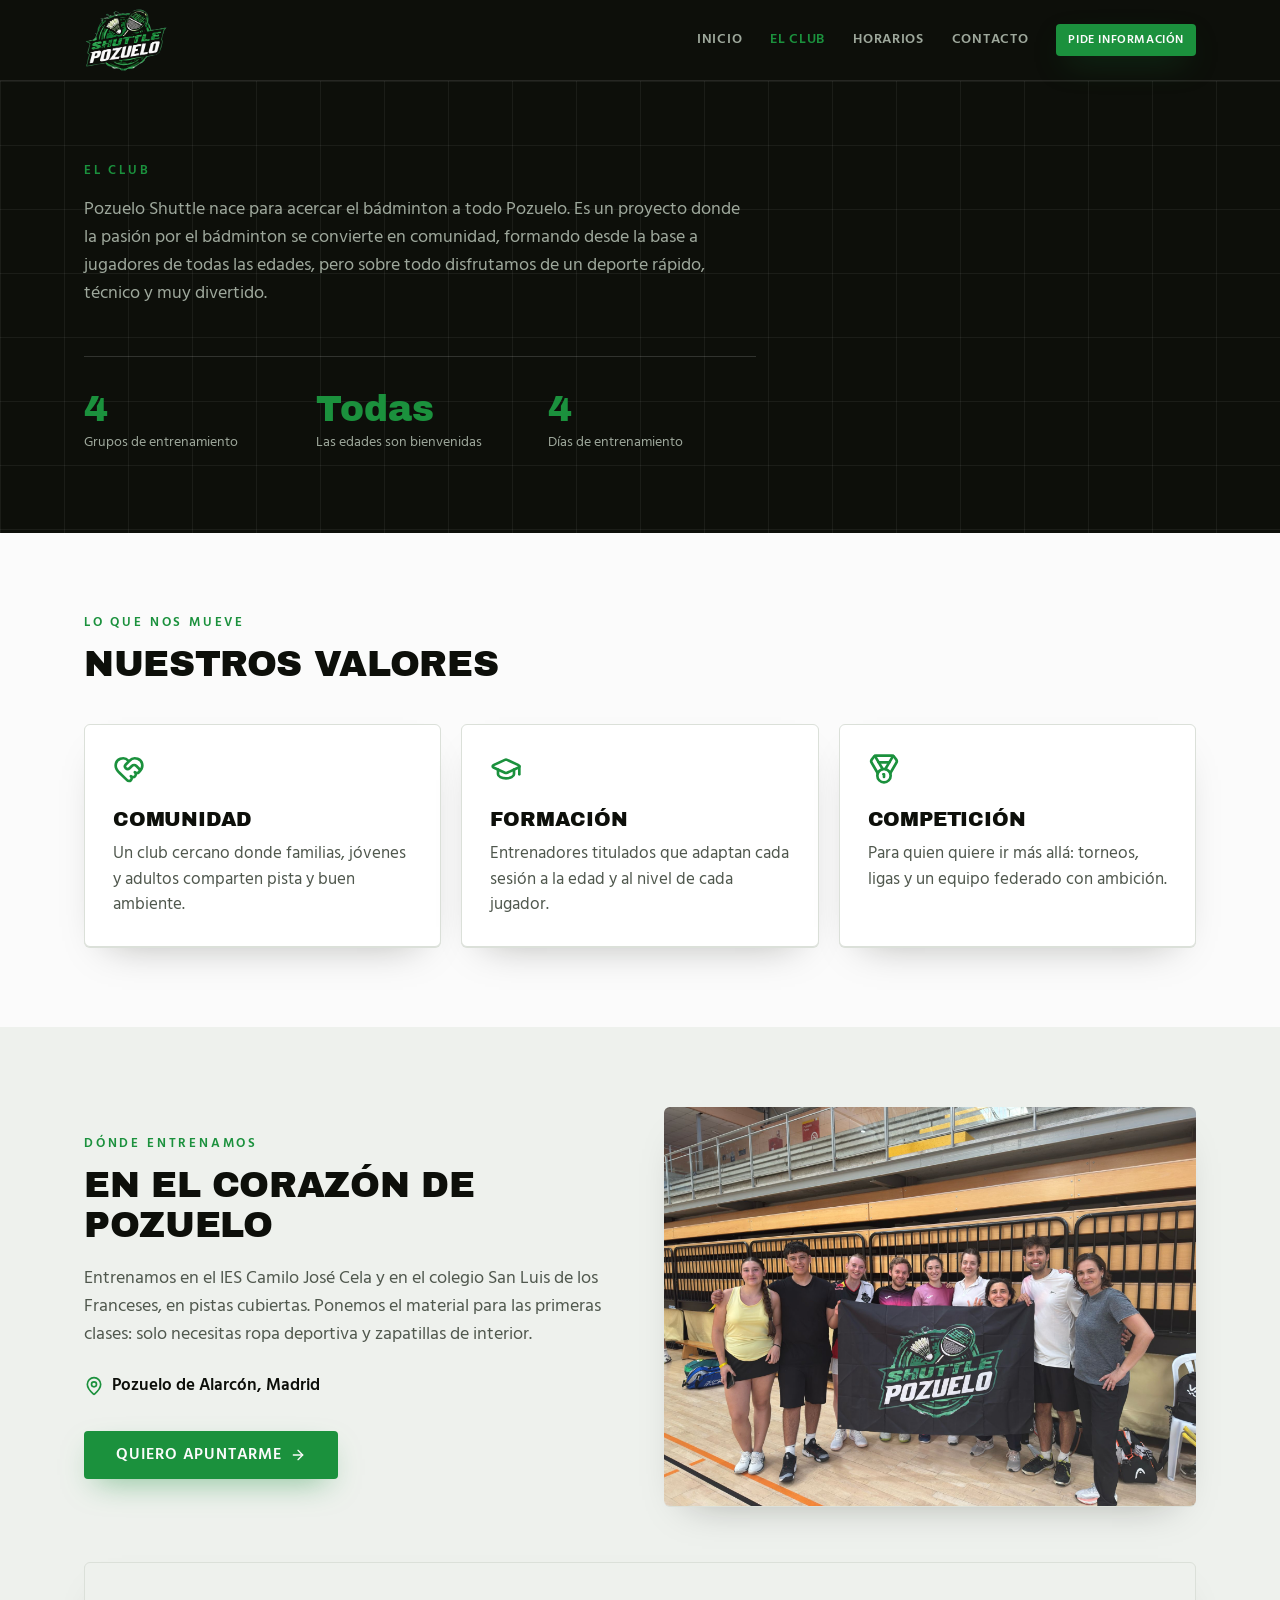
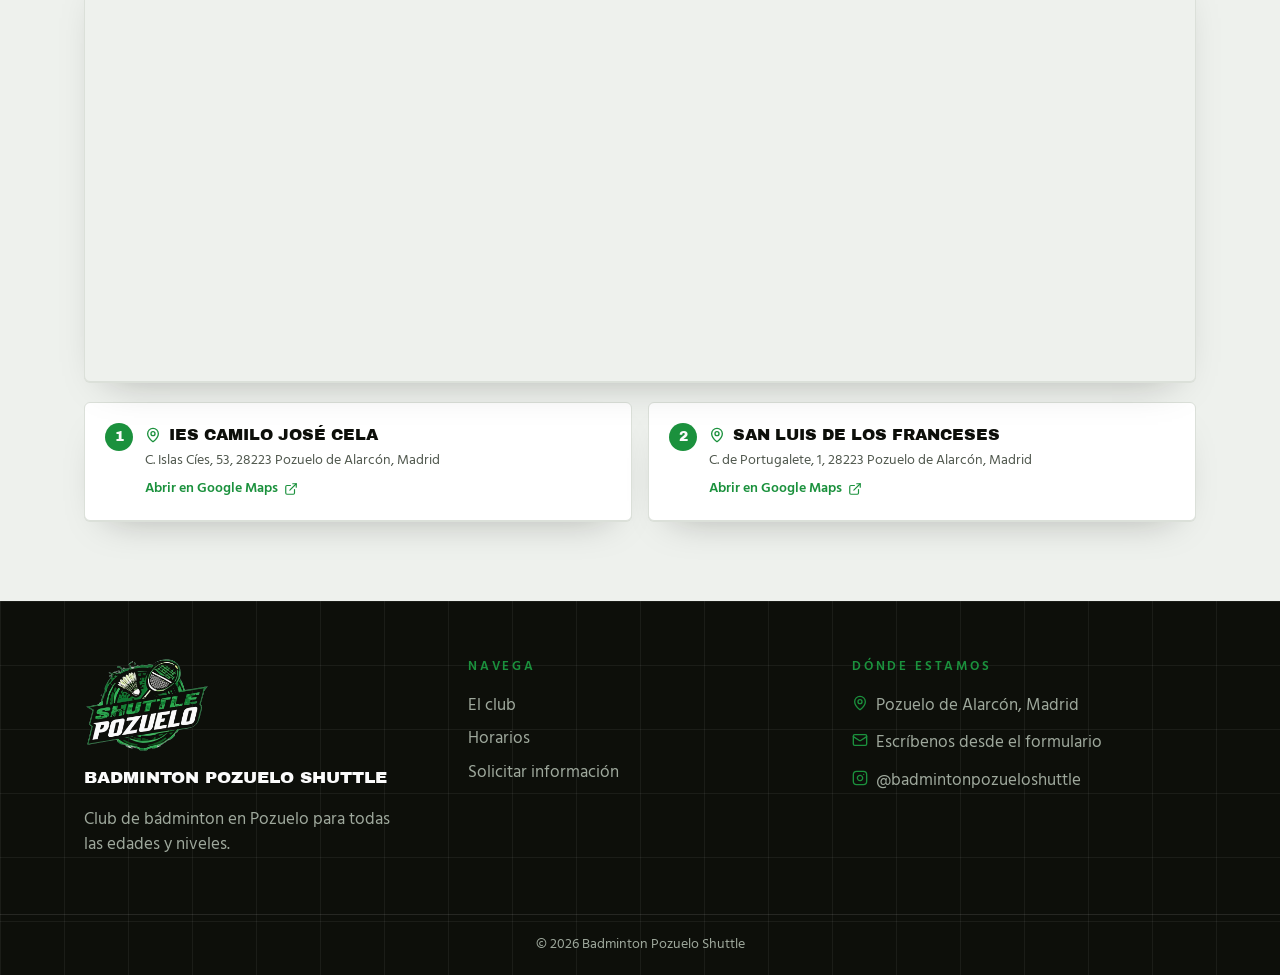
==== commit cb90365c: "Añade mapa de Google con las dos pistas del club en la página El club - src/lib/club-data.ts: coorde" ====
--- a/docs/club.html
+++ b/docs/club.html
@@ -1,5 +1,5 @@
 <!DOCTYPE html>
-<html lang="es"><head><meta charset="utf-8"><meta name="viewport" content="width=device-width, initial-scale=1"><link rel="preload" as="image" href="assets/logo-shuttle-pozuelo.png"><link rel="stylesheet" href="https://fonts.googleapis.com/css2?family=Archivo+Black&amp;family=Hind:wght@400;500;600;700&amp;display=swap" data-precedence="default"><title>El club · Badminton Pozuelo Shuttle</title><meta name="description" content="Conoce Badminton Pozuelo Shuttle: nuestra historia, valores, entrenadores y dónde entrenamos en Pozuelo de Alarcón."><meta property="og:title" content="El club · Badminton Pozuelo Shuttle"><meta property="og:description" content="Historia, valores y equipo técnico del club de bádminton de Pozuelo."><meta property="og:type" content="website"><meta name="twitter:card" content="summary_large_image"><link rel="icon" type="image/png" href="favicon.png"><link rel="preconnect" href="https://fonts.googleapis.com"><link rel="preconnect" href="https://fonts.gstatic.com" crossorigin="anonymous"><link rel="stylesheet" href="styles.css"></head><body><div class="flex min-h-screen flex-col"><header class="sticky top-0 z-40 border-b border-ink-foreground/10 bg-ink text-ink-foreground"><div class="mx-auto flex h-20 max-w-6xl items-center justify-between px-5"><a class="flex items-center gap-2.5" href="index.html"><img src="assets/logo-shuttle-pozuelo.png" alt="Logo de Badminton Pozuelo Shuttle" width="480" height="366" class="h-16 w-auto mix-blend-lighten"><span class="sr-only">Badminton Pozuelo Shuttle</span></a><nav class="hidden items-center gap-1 md:flex"><a class="rounded-md px-3 py-2 text-sm font-semibold uppercase tracking-wider text-ink-muted transition-colors hover:text-ink-foreground data-[status=active]:text-primary" href="index.html">Inicio</a><a class="rounded-md px-3 py-2 text-sm font-semibold uppercase tracking-wider text-ink-muted transition-colors hover:text-ink-foreground data-[status=active]:text-primary active" href="club.html" data-status="active" aria-current="page">El club</a><a class="rounded-md px-3 py-2 text-sm font-semibold uppercase tracking-wider text-ink-muted transition-colors hover:text-ink-foreground data-[status=active]:text-primary" href="horarios.html">Horarios</a><a class="rounded-md px-3 py-2 text-sm font-semibold uppercase tracking-wider text-ink-muted transition-colors hover:text-ink-foreground data-[status=active]:text-primary" href="contacto.html">Contacto</a><a class="inline-flex items-center justify-center gap-2 whitespace-nowrap cursor-pointer focus-visible:outline-none focus-visible:ring-1 focus-visible:ring-ring disabled:pointer-events-none disabled:opacity-50 disabled:cursor-not-allowed [&amp;_svg]:pointer-events-none [&amp;_svg]:size-4 [&amp;_svg]:shrink-0 bg-primary text-primary-foreground font-semibold uppercase tracking-wider shadow-glow hover:bg-primary/90 hover:-translate-y-0.5 transition-all h-8 rounded-md px-3 text-xs ml-3" href="contacto.html">Pide información</a></nav><button type="button" id="menu-toggle" class="p-2 md:hidden" aria-label="Abrir menú"><svg xmlns="http://www.w3.org/2000/svg" width="24" height="24" viewBox="0 0 24 24" fill="none" stroke="currentColor" stroke-width="2" stroke-linecap="round" stroke-linejoin="round" class="lucide lucide-menu h-6 w-6" aria-hidden="true"><path d="M4 5h16"></path><path d="M4 12h16"></path><path d="M4 19h16"></path></svg></button></div><nav id="mobile-nav" hidden class="border-t border-ink-foreground/10 px-5 pb-5 md:hidden"><a class="block border-b border-ink-foreground/10 py-3 font-display text-lg uppercase data-[status=active]:text-primary" href="index.html">Inicio</a><a class="block border-b border-ink-foreground/10 py-3 font-display text-lg uppercase data-[status=active]:text-primary" href="club.html" data-status="active">El club</a><a class="block border-b border-ink-foreground/10 py-3 font-display text-lg uppercase data-[status=active]:text-primary" href="horarios.html">Horarios</a><a class="block border-b border-ink-foreground/10 py-3 font-display text-lg uppercase data-[status=active]:text-primary" href="contacto.html">Contacto</a></nav></header><main class="flex-1"><!--$--><section class="court-lines bg-ink text-ink-foreground"><div class="mx-auto max-w-6xl px-5 py-20"><p class="eyebrow text-primary">El club</p><p class="mt-4 max-w-2xl text-lg text-ink-muted">Pozuelo Shuttle nace para acercar el bádminton a todo Pozuelo. Es un proyecto donde la pasión por el bádminton se convierte en comunidad, formando desde la base a jugadores de todas las edades, pero sobre todo disfrutamos de un deporte rápido, técnico y muy divertido.</p><dl class="mt-12 grid max-w-2xl grid-cols-3 gap-6 border-t border-ink-foreground/15 pt-8"><div><dt class="font-display text-4xl text-primary">4</dt><dd class="mt-1 text-sm text-ink-muted">Grupos de entrenamiento</dd></div><div><dt class="font-display text-4xl text-primary">Todas</dt><dd class="mt-1 text-sm text-ink-muted">Las edades son bienvenidas</dd></div><div><dt class="font-display text-4xl text-primary">4</dt><dd class="mt-1 text-sm text-ink-muted">Días de entrenamiento</dd></div></dl></div></section><section class="mx-auto max-w-6xl px-5 py-20"><p class="eyebrow text-primary">Lo que nos mueve</p><h2 class="mt-3 text-4xl">Nuestros valores</h2><div class="mt-10 grid gap-5 md:grid-cols-3"><article class="rounded-lg border bg-card p-7 shadow-card"><svg xmlns="http://www.w3.org/2000/svg" width="24" height="24" viewBox="0 0 24 24" fill="none" stroke="currentColor" stroke-width="2" stroke-linecap="round" stroke-linejoin="round" class="lucide lucide-heart-handshake h-8 w-8 text-primary" aria-hidden="true"><path d="M19.414 14.414C21 12.828 22 11.5 22 9.5a5.5 5.5 0 0 0-9.591-3.676.6.6 0 0 1-.818.001A5.5 5.5 0 0 0 2 9.5c0 2.3 1.5 4 3 5.5l5.535 5.362a2 2 0 0 0 2.879.052 2.12 2.12 0 0 0-.004-3 2.124 2.124 0 1 0 3-3 2.124 2.124 0 0 0 3.004 0 2 2 0 0 0 0-2.828l-1.881-1.882a2.41 2.41 0 0 0-3.409 0l-1.71 1.71a2 2 0 0 1-2.828 0 2 2 0 0 1 0-2.828l2.823-2.762"></path></svg><h3 class="mt-5 text-xl">Comunidad</h3><p class="mt-2 text-muted-foreground">Un club cercano donde familias, jóvenes y adultos comparten pista y buen ambiente.</p></article><article class="rounded-lg border bg-card p-7 shadow-card"><svg xmlns="http://www.w3.org/2000/svg" width="24" height="24" viewBox="0 0 24 24" fill="none" stroke="currentColor" stroke-width="2" stroke-linecap="round" stroke-linejoin="round" class="lucide lucide-graduation-cap h-8 w-8 text-primary" aria-hidden="true"><path d="M21.42 10.922a1 1 0 0 0-.019-1.838L12.83 5.18a2 2 0 0 0-1.66 0L2.6 9.08a1 1 0 0 0 0 1.832l8.57 3.908a2 2 0 0 0 1.66 0z"></path><path d="M22 10v6"></path><path d="M6 12.5V16a6 3 0 0 0 12 0v-3.5"></path></svg><h3 class="mt-5 text-xl">Formación</h3><p class="mt-2 text-muted-foreground">Entrenadores titulados que adaptan cada sesión a la edad y al nivel de cada jugador.</p></article><article class="rounded-lg border bg-card p-7 shadow-card"><svg xmlns="http://www.w3.org/2000/svg" width="24" height="24" viewBox="0 0 24 24" fill="none" stroke="currentColor" stroke-width="2" stroke-linecap="round" stroke-linejoin="round" class="lucide lucide-medal h-8 w-8 text-primary" aria-hidden="true"><path d="M7.21 15 2.66 7.14a2 2 0 0 1 .13-2.2L4.4 2.8A2 2 0 0 1 6 2h12a2 2 0 0 1 1.6.8l1.6 2.14a2 2 0 0 1 .14 2.2L16.79 15"></path><path d="M11 12 5.12 2.2"></path><path d="m13 12 5.88-9.8"></path><path d="M8 7h8"></path><circle cx="12" cy="17" r="5"></circle><path d="M12 18v-2h-.5"></path></svg><h3 class="mt-5 text-xl">Competición</h3><p class="mt-2 text-muted-foreground">Para quien quiere ir más allá: torneos, ligas y un equipo federado con ambición.</p></article></div></section><section class="bg-muted"><div class="mx-auto grid max-w-6xl items-center gap-12 px-5 py-20 md:grid-cols-2"><div><p class="eyebrow text-primary">Dónde entrenamos</p><h2 class="mt-3 text-4xl">En el corazón de Pozuelo</h2><p class="mt-5 text-lg text-muted-foreground">Entrenamos en el IES Camilo José Cela y en el colegio San Luis de los Franceses, en pistas cubiertas. Ponemos el material para las primeras clases: solo necesitas ropa deportiva y zapatillas de interior.</p><p class="mt-6 flex items-center gap-2 font-semibold"><svg xmlns="http://www.w3.org/2000/svg" width="24" height="24" viewBox="0 0 24 24" fill="none" stroke="currentColor" stroke-width="2" stroke-linecap="round" stroke-linejoin="round" class="lucide lucide-map-pin h-5 w-5 text-primary" aria-hidden="true"><path d="M20 10c0 4.993-5.539 10.193-7.399 11.799a1 1 0 0 1-1.202 0C9.539 20.193 4 14.993 4 10a8 8 0 0 1 16 0"></path><circle cx="12" cy="10" r="3"></circle></svg> <!-- -->Pozuelo de Alarcón, Madrid</p><a class="inline-flex items-center justify-center gap-2 whitespace-nowrap cursor-pointer focus-visible:outline-none focus-visible:ring-1 focus-visible:ring-ring disabled:pointer-events-none disabled:opacity-50 disabled:cursor-not-allowed [&amp;_svg]:pointer-events-none [&amp;_svg]:size-4 [&amp;_svg]:shrink-0 bg-primary text-primary-foreground font-semibold uppercase tracking-wider shadow-glow hover:bg-primary/90 hover:-translate-y-0.5 transition-all h-12 rounded-md px-8 text-base mt-8" href="contacto.html">Quiero apuntarme <svg xmlns="http://www.w3.org/2000/svg" width="24" height="24" viewBox="0 0 24 24" fill="none" stroke="currentColor" stroke-width="2" stroke-linecap="round" stroke-linejoin="round" class="lucide lucide-arrow-right" aria-hidden="true"><path d="M5 12h14"></path><path d="m12 5 7 7-7 7"></path></svg></a></div><img src="assets/equipo-shuttle-pozuelo.jpg" alt="Jugadores del club posando con la bandera de Shuttle Pozuelo" width="1920" height="1440" loading="lazy" class="aspect-[4/3] w-full rounded-lg object-cover shadow-card"></div></section><!--/$--></main><footer class="court-lines bg-ink text-ink-foreground"><div class="mx-auto grid max-w-6xl gap-10 px-5 py-14 md:grid-cols-3"><div><img src="assets/logo-shuttle-pozuelo.png" alt="Logo de Badminton Pozuelo Shuttle" width="480" height="366" loading="lazy" class="h-24 w-auto mix-blend-lighten"><p class="mt-3 font-display uppercase">Badminton Pozuelo Shuttle</p><p class="mt-4 max-w-xs text-ink-muted">Club de bádminton en Pozuelo para todas las edades y niveles.</p></div><div><p class="eyebrow text-primary">Navega</p><ul class="mt-4 space-y-2 text-ink-muted"><li><a class="hover:text-ink-foreground active" href="club.html" data-status="active" aria-current="page">El club</a></li><li><a class="hover:text-ink-foreground" href="horarios.html">Horarios</a></li><li><a class="hover:text-ink-foreground" href="contacto.html">Solicitar información</a></li></ul></div><div><p class="eyebrow text-primary">Dónde estamos</p><ul class="mt-4 space-y-3 text-ink-muted"><li class="flex gap-2"><svg xmlns="http://www.w3.org/2000/svg" width="24" height="24" viewBox="0 0 24 24" fill="none" stroke="currentColor" stroke-width="2" stroke-linecap="round" stroke-linejoin="round" class="lucide lucide-map-pin mt-0.5 h-4 w-4 shrink-0 text-primary" aria-hidden="true"><path d="M20 10c0 4.993-5.539 10.193-7.399 11.799a1 1 0 0 1-1.202 0C9.539 20.193 4 14.993 4 10a8 8 0 0 1 16 0"></path><circle cx="12" cy="10" r="3"></circle></svg>Pozuelo de Alarcón, Madrid</li><li class="flex gap-2"><svg xmlns="http://www.w3.org/2000/svg" width="24" height="24" viewBox="0 0 24 24" fill="none" stroke="currentColor" stroke-width="2" stroke-linecap="round" stroke-linejoin="round" class="lucide lucide-mail mt-0.5 h-4 w-4 shrink-0 text-primary" aria-hidden="true"><path d="m22 7-8.991 5.727a2 2 0 0 1-2.009 0L2 7"></path><rect x="2" y="4" width="20" height="16" rx="2"></rect></svg><a class="hover:text-ink-foreground" href="contacto.html">Escríbenos desde el formulario</a></li><li class="flex gap-2"><svg xmlns="http://www.w3.org/2000/svg" width="24" height="24" viewBox="0 0 24 24" fill="none" stroke="currentColor" stroke-width="2" stroke-linecap="round" stroke-linejoin="round" class="lucide lucide-instagram mt-0.5 h-4 w-4 shrink-0 text-primary" aria-hidden="true"><rect width="20" height="20" x="2" y="2" rx="5" ry="5"></rect><path d="M16 11.37A4 4 0 1 1 12.63 8 4 4 0 0 1 16 11.37z"></path><line x1="17.5" x2="17.51" y1="6.5" y2="6.5"></line></svg><a href="https://www.instagram.com/badmintonpozueloshuttle" target="_blank" rel="noopener noreferrer" class="hover:text-ink-foreground">@badmintonpozueloshuttle</a></li></ul></div></div><div class="border-t border-ink-foreground/10 py-5 text-center text-sm text-ink-muted">© <!-- -->2026<!-- --> <!-- -->Badminton Pozuelo Shuttle</div></footer></div>
+<html lang="es"><head><meta charset="utf-8"><meta name="viewport" content="width=device-width, initial-scale=1"><link rel="preload" as="image" href="assets/logo-shuttle-pozuelo.png"><link rel="stylesheet" href="https://fonts.googleapis.com/css2?family=Archivo+Black&amp;family=Hind:wght@400;500;600;700&amp;display=swap" data-precedence="default"><title>El club · Badminton Pozuelo Shuttle</title><meta name="description" content="Conoce Badminton Pozuelo Shuttle: nuestra historia, valores, entrenadores y dónde entrenamos en Pozuelo de Alarcón."><meta property="og:title" content="El club · Badminton Pozuelo Shuttle"><meta property="og:description" content="Historia, valores y equipo técnico del club de bádminton de Pozuelo."><meta property="og:type" content="website"><meta name="twitter:card" content="summary_large_image"><link rel="icon" type="image/png" href="favicon.png"><link rel="preconnect" href="https://fonts.googleapis.com"><link rel="preconnect" href="https://fonts.gstatic.com" crossorigin="anonymous"><link rel="stylesheet" href="styles.css"></head><body><div class="flex min-h-screen flex-col"><header class="sticky top-0 z-40 border-b border-ink-foreground/10 bg-ink text-ink-foreground"><div class="mx-auto flex h-20 max-w-6xl items-center justify-between px-5"><a class="flex items-center gap-2.5" href="index.html"><img src="assets/logo-shuttle-pozuelo.png" alt="Logo de Badminton Pozuelo Shuttle" width="480" height="366" class="h-16 w-auto mix-blend-lighten"><span class="sr-only">Badminton Pozuelo Shuttle</span></a><nav class="hidden items-center gap-1 md:flex"><a class="rounded-md px-3 py-2 text-sm font-semibold uppercase tracking-wider text-ink-muted transition-colors hover:text-ink-foreground data-[status=active]:text-primary" href="index.html">Inicio</a><a class="rounded-md px-3 py-2 text-sm font-semibold uppercase tracking-wider text-ink-muted transition-colors hover:text-ink-foreground data-[status=active]:text-primary active" href="club.html" data-status="active" aria-current="page">El club</a><a class="rounded-md px-3 py-2 text-sm font-semibold uppercase tracking-wider text-ink-muted transition-colors hover:text-ink-foreground data-[status=active]:text-primary" href="horarios.html">Horarios</a><a class="rounded-md px-3 py-2 text-sm font-semibold uppercase tracking-wider text-ink-muted transition-colors hover:text-ink-foreground data-[status=active]:text-primary" href="contacto.html">Contacto</a><a class="inline-flex items-center justify-center gap-2 whitespace-nowrap cursor-pointer focus-visible:outline-none focus-visible:ring-1 focus-visible:ring-ring disabled:pointer-events-none disabled:opacity-50 disabled:cursor-not-allowed [&amp;_svg]:pointer-events-none [&amp;_svg]:size-4 [&amp;_svg]:shrink-0 bg-primary text-primary-foreground font-semibold uppercase tracking-wider shadow-glow hover:bg-primary/90 hover:-translate-y-0.5 transition-all h-8 rounded-md px-3 text-xs ml-3" href="contacto.html">Pide información</a></nav><button type="button" id="menu-toggle" class="p-2 md:hidden" aria-label="Abrir menú"><svg xmlns="http://www.w3.org/2000/svg" width="24" height="24" viewBox="0 0 24 24" fill="none" stroke="currentColor" stroke-width="2" stroke-linecap="round" stroke-linejoin="round" class="lucide lucide-menu h-6 w-6" aria-hidden="true"><path d="M4 5h16"></path><path d="M4 12h16"></path><path d="M4 19h16"></path></svg></button></div><nav id="mobile-nav" hidden class="border-t border-ink-foreground/10 px-5 pb-5 md:hidden"><a class="block border-b border-ink-foreground/10 py-3 font-display text-lg uppercase data-[status=active]:text-primary" href="index.html">Inicio</a><a class="block border-b border-ink-foreground/10 py-3 font-display text-lg uppercase data-[status=active]:text-primary" href="club.html" data-status="active">El club</a><a class="block border-b border-ink-foreground/10 py-3 font-display text-lg uppercase data-[status=active]:text-primary" href="horarios.html">Horarios</a><a class="block border-b border-ink-foreground/10 py-3 font-display text-lg uppercase data-[status=active]:text-primary" href="contacto.html">Contacto</a></nav></header><main class="flex-1"><!--$--><section class="court-lines bg-ink text-ink-foreground"><div class="mx-auto max-w-6xl px-5 py-20"><p class="eyebrow text-primary">El club</p><p class="mt-4 max-w-2xl text-lg text-ink-muted">Pozuelo Shuttle nace para acercar el bádminton a todo Pozuelo. Es un proyecto donde la pasión por el bádminton se convierte en comunidad, formando desde la base a jugadores de todas las edades, pero sobre todo disfrutamos de un deporte rápido, técnico y muy divertido.</p><dl class="mt-12 grid max-w-2xl grid-cols-3 gap-6 border-t border-ink-foreground/15 pt-8"><div><dt class="font-display text-4xl text-primary">4</dt><dd class="mt-1 text-sm text-ink-muted">Grupos de entrenamiento</dd></div><div><dt class="font-display text-4xl text-primary">Todas</dt><dd class="mt-1 text-sm text-ink-muted">Las edades son bienvenidas</dd></div><div><dt class="font-display text-4xl text-primary">4</dt><dd class="mt-1 text-sm text-ink-muted">Días de entrenamiento</dd></div></dl></div></section><section class="mx-auto max-w-6xl px-5 py-20"><p class="eyebrow text-primary">Lo que nos mueve</p><h2 class="mt-3 text-4xl">Nuestros valores</h2><div class="mt-10 grid gap-5 md:grid-cols-3"><article class="rounded-lg border bg-card p-7 shadow-card"><svg xmlns="http://www.w3.org/2000/svg" width="24" height="24" viewBox="0 0 24 24" fill="none" stroke="currentColor" stroke-width="2" stroke-linecap="round" stroke-linejoin="round" class="lucide lucide-heart-handshake h-8 w-8 text-primary" aria-hidden="true"><path d="M19.414 14.414C21 12.828 22 11.5 22 9.5a5.5 5.5 0 0 0-9.591-3.676.6.6 0 0 1-.818.001A5.5 5.5 0 0 0 2 9.5c0 2.3 1.5 4 3 5.5l5.535 5.362a2 2 0 0 0 2.879.052 2.12 2.12 0 0 0-.004-3 2.124 2.124 0 1 0 3-3 2.124 2.124 0 0 0 3.004 0 2 2 0 0 0 0-2.828l-1.881-1.882a2.41 2.41 0 0 0-3.409 0l-1.71 1.71a2 2 0 0 1-2.828 0 2 2 0 0 1 0-2.828l2.823-2.762"></path></svg><h3 class="mt-5 text-xl">Comunidad</h3><p class="mt-2 text-muted-foreground">Un club cercano donde familias, jóvenes y adultos comparten pista y buen ambiente.</p></article><article class="rounded-lg border bg-card p-7 shadow-card"><svg xmlns="http://www.w3.org/2000/svg" width="24" height="24" viewBox="0 0 24 24" fill="none" stroke="currentColor" stroke-width="2" stroke-linecap="round" stroke-linejoin="round" class="lucide lucide-graduation-cap h-8 w-8 text-primary" aria-hidden="true"><path d="M21.42 10.922a1 1 0 0 0-.019-1.838L12.83 5.18a2 2 0 0 0-1.66 0L2.6 9.08a1 1 0 0 0 0 1.832l8.57 3.908a2 2 0 0 0 1.66 0z"></path><path d="M22 10v6"></path><path d="M6 12.5V16a6 3 0 0 0 12 0v-3.5"></path></svg><h3 class="mt-5 text-xl">Formación</h3><p class="mt-2 text-muted-foreground">Entrenadores titulados que adaptan cada sesión a la edad y al nivel de cada jugador.</p></article><article class="rounded-lg border bg-card p-7 shadow-card"><svg xmlns="http://www.w3.org/2000/svg" width="24" height="24" viewBox="0 0 24 24" fill="none" stroke="currentColor" stroke-width="2" stroke-linecap="round" stroke-linejoin="round" class="lucide lucide-medal h-8 w-8 text-primary" aria-hidden="true"><path d="M7.21 15 2.66 7.14a2 2 0 0 1 .13-2.2L4.4 2.8A2 2 0 0 1 6 2h12a2 2 0 0 1 1.6.8l1.6 2.14a2 2 0 0 1 .14 2.2L16.79 15"></path><path d="M11 12 5.12 2.2"></path><path d="m13 12 5.88-9.8"></path><path d="M8 7h8"></path><circle cx="12" cy="17" r="5"></circle><path d="M12 18v-2h-.5"></path></svg><h3 class="mt-5 text-xl">Competición</h3><p class="mt-2 text-muted-foreground">Para quien quiere ir más allá: torneos, ligas y un equipo federado con ambición.</p></article></div></section><section class="bg-muted"><div class="mx-auto max-w-6xl px-5 py-20"><div class="grid items-center gap-12 md:grid-cols-2"><div><p class="eyebrow text-primary">Dónde entrenamos</p><h2 class="mt-3 text-4xl">En el corazón de Pozuelo</h2><p class="mt-5 text-lg text-muted-foreground">Entrenamos en el IES Camilo José Cela y en el colegio San Luis de los Franceses, en pistas cubiertas. Ponemos el material para las primeras clases: solo necesitas ropa deportiva y zapatillas de interior.</p><p class="mt-6 flex items-center gap-2 font-semibold"><svg xmlns="http://www.w3.org/2000/svg" width="24" height="24" viewBox="0 0 24 24" fill="none" stroke="currentColor" stroke-width="2" stroke-linecap="round" stroke-linejoin="round" class="lucide lucide-map-pin h-5 w-5 text-primary" aria-hidden="true"><path d="M20 10c0 4.993-5.539 10.193-7.399 11.799a1 1 0 0 1-1.202 0C9.539 20.193 4 14.993 4 10a8 8 0 0 1 16 0"></path><circle cx="12" cy="10" r="3"></circle></svg> <!-- -->Pozuelo de Alarcón, Madrid</p><a class="inline-flex items-center justify-center gap-2 whitespace-nowrap cursor-pointer focus-visible:outline-none focus-visible:ring-1 focus-visible:ring-ring disabled:pointer-events-none disabled:opacity-50 disabled:cursor-not-allowed [&amp;_svg]:pointer-events-none [&amp;_svg]:size-4 [&amp;_svg]:shrink-0 bg-primary text-primary-foreground font-semibold uppercase tracking-wider shadow-glow hover:bg-primary/90 hover:-translate-y-0.5 transition-all h-12 rounded-md px-8 text-base mt-8" href="contacto.html">Quiero apuntarme <svg xmlns="http://www.w3.org/2000/svg" width="24" height="24" viewBox="0 0 24 24" fill="none" stroke="currentColor" stroke-width="2" stroke-linecap="round" stroke-linejoin="round" class="lucide lucide-arrow-right" aria-hidden="true"><path d="M5 12h14"></path><path d="m12 5 7 7-7 7"></path></svg></a></div><img src="assets/equipo-shuttle-pozuelo.jpg" alt="Jugadores del club posando con la bandera de Shuttle Pozuelo" width="1920" height="1440" loading="lazy" class="aspect-[4/3] w-full rounded-lg object-cover shadow-card"></div><div class="mt-14"><div><div class="relative h-[340px] w-full overflow-hidden rounded-lg border bg-muted shadow-card sm:h-[420px]"><div style="display:grid;gap:14px;grid-template-columns:repeat(auto-fit,minmax(260px,1fr))"><iframe title="IES Camilo José Cela en Google Maps" src="https://www.google.com/maps?q=40.4391176,-3.8196698&amp;z=16&amp;output=embed" style="width:100%;height:320px;border:0;border-radius:8px" loading="lazy"></iframe><iframe title="San Luis de los Franceses en Google Maps" src="https://www.google.com/maps?q=40.4364338,-3.8111148&amp;z=16&amp;output=embed" style="width:100%;height:320px;border:0;border-radius:8px" loading="lazy"></iframe></div></div><ul class="mt-5 grid gap-4 sm:grid-cols-2"><li><a data-venue-link="true" href="https://www.google.com/maps/search/?api=1&amp;query=40.4391176%2C-3.8196698&amp;query_place_id=ChIJXeAq6nmGQQ0RC-QsRlOMho0" target="_blank" rel="noopener noreferrer" class="flex h-full items-start gap-3 rounded-lg border bg-card p-5 shadow-card transition hover:-translate-y-0.5 hover:border-primary"><span class="flex h-7 w-7 shrink-0 items-center justify-center rounded-full bg-primary font-display text-sm text-primary-foreground">1</span><span class="min-w-0"><span class="flex items-center gap-2"><svg xmlns="http://www.w3.org/2000/svg" width="24" height="24" viewBox="0 0 24 24" fill="none" stroke="currentColor" stroke-width="2" stroke-linecap="round" stroke-linejoin="round" class="lucide lucide-map-pin h-4 w-4 shrink-0 text-primary" aria-hidden="true"><path d="M20 10c0 4.993-5.539 10.193-7.399 11.799a1 1 0 0 1-1.202 0C9.539 20.193 4 14.993 4 10a8 8 0 0 1 16 0"></path><circle cx="12" cy="10" r="3"></circle></svg><span data-venue-name="true" class="font-display text-base uppercase">IES Camilo José Cela</span></span><span class="mt-1 block text-sm text-muted-foreground">C. Islas Cíes, 53, 28223 Pozuelo de Alarcón, Madrid</span><span class="mt-2 inline-flex items-center gap-1.5 text-sm font-semibold text-primary">Abrir en Google Maps <svg xmlns="http://www.w3.org/2000/svg" width="24" height="24" viewBox="0 0 24 24" fill="none" stroke="currentColor" stroke-width="2" stroke-linecap="round" stroke-linejoin="round" class="lucide lucide-external-link h-3.5 w-3.5" aria-hidden="true"><path d="M15 3h6v6"></path><path d="M10 14 21 3"></path><path d="M18 13v6a2 2 0 0 1-2 2H5a2 2 0 0 1-2-2V8a2 2 0 0 1 2-2h6"></path></svg></span></span></a></li><li><a data-venue-link="true" href="https://www.google.com/maps/search/?api=1&amp;query=40.4364338%2C-3.8111148&amp;query_place_id=ChIJzWLe7m6GQQ0RJsxyR3tiLF8" target="_blank" rel="noopener noreferrer" class="flex h-full items-start gap-3 rounded-lg border bg-card p-5 shadow-card transition hover:-translate-y-0.5 hover:border-primary"><span class="flex h-7 w-7 shrink-0 items-center justify-center rounded-full bg-primary font-display text-sm text-primary-foreground">2</span><span class="min-w-0"><span class="flex items-center gap-2"><svg xmlns="http://www.w3.org/2000/svg" width="24" height="24" viewBox="0 0 24 24" fill="none" stroke="currentColor" stroke-width="2" stroke-linecap="round" stroke-linejoin="round" class="lucide lucide-map-pin h-4 w-4 shrink-0 text-primary" aria-hidden="true"><path d="M20 10c0 4.993-5.539 10.193-7.399 11.799a1 1 0 0 1-1.202 0C9.539 20.193 4 14.993 4 10a8 8 0 0 1 16 0"></path><circle cx="12" cy="10" r="3"></circle></svg><span data-venue-name="true" class="font-display text-base uppercase">San Luis de los Franceses</span></span><span class="mt-1 block text-sm text-muted-foreground">C. de Portugalete, 1, 28223 Pozuelo de Alarcón, Madrid</span><span class="mt-2 inline-flex items-center gap-1.5 text-sm font-semibold text-primary">Abrir en Google Maps <svg xmlns="http://www.w3.org/2000/svg" width="24" height="24" viewBox="0 0 24 24" fill="none" stroke="currentColor" stroke-width="2" stroke-linecap="round" stroke-linejoin="round" class="lucide lucide-external-link h-3.5 w-3.5" aria-hidden="true"><path d="M15 3h6v6"></path><path d="M10 14 21 3"></path><path d="M18 13v6a2 2 0 0 1-2 2H5a2 2 0 0 1-2-2V8a2 2 0 0 1 2-2h6"></path></svg></span></span></a></li></ul></div></div></div></section><!--/$--></main><footer class="court-lines bg-ink text-ink-foreground"><div class="mx-auto grid max-w-6xl gap-10 px-5 py-14 md:grid-cols-3"><div><img src="assets/logo-shuttle-pozuelo.png" alt="Logo de Badminton Pozuelo Shuttle" width="480" height="366" loading="lazy" class="h-24 w-auto mix-blend-lighten"><p class="mt-3 font-display uppercase">Badminton Pozuelo Shuttle</p><p class="mt-4 max-w-xs text-ink-muted">Club de bádminton en Pozuelo para todas las edades y niveles.</p></div><div><p class="eyebrow text-primary">Navega</p><ul class="mt-4 space-y-2 text-ink-muted"><li><a class="hover:text-ink-foreground active" href="club.html" data-status="active" aria-current="page">El club</a></li><li><a class="hover:text-ink-foreground" href="horarios.html">Horarios</a></li><li><a class="hover:text-ink-foreground" href="contacto.html">Solicitar información</a></li></ul></div><div><p class="eyebrow text-primary">Dónde estamos</p><ul class="mt-4 space-y-3 text-ink-muted"><li class="flex gap-2"><svg xmlns="http://www.w3.org/2000/svg" width="24" height="24" viewBox="0 0 24 24" fill="none" stroke="currentColor" stroke-width="2" stroke-linecap="round" stroke-linejoin="round" class="lucide lucide-map-pin mt-0.5 h-4 w-4 shrink-0 text-primary" aria-hidden="true"><path d="M20 10c0 4.993-5.539 10.193-7.399 11.799a1 1 0 0 1-1.202 0C9.539 20.193 4 14.993 4 10a8 8 0 0 1 16 0"></path><circle cx="12" cy="10" r="3"></circle></svg>Pozuelo de Alarcón, Madrid</li><li class="flex gap-2"><svg xmlns="http://www.w3.org/2000/svg" width="24" height="24" viewBox="0 0 24 24" fill="none" stroke="currentColor" stroke-width="2" stroke-linecap="round" stroke-linejoin="round" class="lucide lucide-mail mt-0.5 h-4 w-4 shrink-0 text-primary" aria-hidden="true"><path d="m22 7-8.991 5.727a2 2 0 0 1-2.009 0L2 7"></path><rect x="2" y="4" width="20" height="16" rx="2"></rect></svg><a class="hover:text-ink-foreground" href="contacto.html">Escríbenos desde el formulario</a></li><li class="flex gap-2"><svg xmlns="http://www.w3.org/2000/svg" width="24" height="24" viewBox="0 0 24 24" fill="none" stroke="currentColor" stroke-width="2" stroke-linecap="round" stroke-linejoin="round" class="lucide lucide-instagram mt-0.5 h-4 w-4 shrink-0 text-primary" aria-hidden="true"><rect width="20" height="20" x="2" y="2" rx="5" ry="5"></rect><path d="M16 11.37A4 4 0 1 1 12.63 8 4 4 0 0 1 16 11.37z"></path><line x1="17.5" x2="17.51" y1="6.5" y2="6.5"></line></svg><a href="https://www.instagram.com/badmintonpozueloshuttle" target="_blank" rel="noopener noreferrer" class="hover:text-ink-foreground">@badmintonpozueloshuttle</a></li></ul></div></div><div class="border-t border-ink-foreground/10 py-5 text-center text-sm text-ink-muted">© <!-- -->2026<!-- --> <!-- -->Badminton Pozuelo Shuttle</div></footer></div><div style="position: absolute; left: 0px; top: -2px; height: 1px; overflow: hidden; visibility: hidden; width: 1px;"><span style="position: absolute; font-size: 300px; width: auto; height: auto; margin: 0px; padding: 0px; font-family: Roboto, Arial, sans-serif;">BESbswy</span></div>
 <script>
 (function () {
   var btn = document.getElementById("menu-toggle");
--- a/docs/styles.css
+++ b/docs/styles.css
@@ -1,16 +1,12 @@
-@layer properties {
-  @supports (((-webkit-hyphens: none)) and (not (margin-trim: inline))) or ((-moz-orient: inline) and (not (color: rgb(from red r g b)))) {
-  *, ::before, ::after, ::backdrop { --tw-translate-x: 0; --tw-translate-y: 0; --tw-translate-z: 0; --tw-rotate-x: initial; --tw-rotate-y: initial; --tw-rotate-z: initial; --tw-skew-x: initial; --tw-skew-y: initial; --tw-space-y-reverse: 0; --tw-space-x-reverse: 0; --tw-border-style: solid; --tw-leading: initial; --tw-font-weight: initial; --tw-tracking: initial; --tw-ordinal: initial; --tw-slashed-zero: initial; --tw-numeric-figure: initial; --tw-numeric-spacing: initial; --tw-numeric-fraction: initial; --tw-shadow: 0 0 #0000; --tw-shadow-color: initial; --tw-shadow-alpha: 100%; --tw-inset-shadow: 0 0 #0000; --tw-inset-shadow-color: initial; --tw-inset-shadow-alpha: 100%; --tw-ring-color: initial; --tw-ring-shadow: 0 0 #0000; --tw-inset-ring-color: initial; --tw-inset-ring-shadow: 0 0 #0000; --tw-ring-inset: initial; --tw-ring-offset-width: 0px; --tw-ring-offset-color: #fff; --tw-ring-offset-shadow: 0 0 #0000; --tw-outline-style: solid; --tw-blur: initial; --tw-brightness: initial; --tw-contrast: initial; --tw-grayscale: initial; --tw-hue-rotate: initial; --tw-invert: initial; --tw-opacity: initial; --tw-saturate: initial; --tw-sepia: initial; --tw-drop-shadow: initial; --tw-drop-shadow-color: initial; --tw-drop-shadow-alpha: 100%; --tw-drop-shadow-size: initial; --tw-duration: initial; --tw-ease: initial; --tw-content: ""; --tw-animation-delay: 0s; --tw-animation-direction: normal; --tw-animation-duration: initial; --tw-animation-fill-mode: none; --tw-animation-iteration-count: 1; --tw-enter-blur: 0; --tw-enter-opacity: 1; --tw-enter-rotate: 0; --tw-enter-scale: 1; --tw-enter-translate-x: 0; --tw-enter-translate-y: 0; --tw-exit-blur: 0; --tw-exit-opacity: 1; --tw-exit-rotate: 0; --tw-exit-scale: 1; --tw-exit-translate-x: 0; --tw-exit-translate-y: 0; }
-}
-}
+@layer properties;
+@layer theme, base, components, utilities;
 @layer theme {
   :root, :host { --font-sans: "Hind", system-ui, sans-serif; --font-mono: ui-monospace, SFMono-Regular, Menlo, Monaco, Consolas, "Liberation Mono",
-      "Courier New", monospace; --color-black: #000; --spacing: .25rem; --container-xs: 20rem; --container-sm: 24rem; --container-md: 28rem; --container-lg: 32rem; --container-xl: 36rem; --container-2xl: 42rem; --container-3xl: 48rem; --container-6xl: 72rem; --text-xs: .75rem; --text-xs--line-height: calc(1 / .75); --text-sm: .875rem; --text-sm--line-height: calc(1.25 / .875); --text-base: 1rem; --text-base--line-height: calc(1.5 / 1); --text-lg: 1.125rem; --text-lg--line-height: calc(1.75 / 1.125); --text-xl: 1.25rem; --text-xl--line-height: calc(1.75 / 1.25); --text-3xl: 1.875rem; --text-3xl--line-height: calc(2.25 / 1.875); --text-4xl: 2.25rem; --text-4xl--line-height: calc(2.5 / 2.25); --text-6xl: 3.75rem; --text-6xl--line-height: 1; --text-7xl: 4.5rem; --text-7xl--line-height: 1; --font-weight-normal: 400; --font-weight-medium: 500; --font-weight-semibold: 600; --font-weight-bold: 700; --tracking-tight: -.025em; --tracking-wider: .05em; --tracking-widest: .1em; --leading-relaxed: 1.625; --ease-in-out: cubic-bezier(.4, 0, .2, 1); --animate-spin: spin 1s linear infinite; --animate-pulse: pulse 2s cubic-bezier(.4, 0, .6, 1) infinite; --aspect-video: 16 / 9; --default-transition-duration: .15s; --default-transition-timing-function: cubic-bezier(.4, 0, .2, 1); --default-font-family: "Hind", system-ui, sans-serif; --default-mono-font-family: var(--font-mono); --font-display: "Archivo Black", "Arial Black", sans-serif; --color-background: var(--background); --color-foreground: var(--foreground); --color-border: var(--border); }
+      "Courier New", monospace; --color-black: #000; --spacing: 0.25rem; --container-xs: 20rem; --container-sm: 24rem; --container-md: 28rem; --container-lg: 32rem; --container-xl: 36rem; --container-2xl: 42rem; --container-3xl: 48rem; --container-6xl: 72rem; --text-xs: 0.75rem; --text-xs--line-height: calc(1 / 0.75); --text-sm: 0.875rem; --text-sm--line-height: calc(1.25 / 0.875); --text-base: 1rem; --text-base--line-height: calc(1.5 / 1); --text-lg: 1.125rem; --text-lg--line-height: calc(1.75 / 1.125); --text-xl: 1.25rem; --text-xl--line-height: calc(1.75 / 1.25); --text-3xl: 1.875rem; --text-3xl--line-height: calc(2.25 / 1.875); --text-4xl: 2.25rem; --text-4xl--line-height: calc(2.5 / 2.25); --text-6xl: 3.75rem; --text-6xl--line-height: 1; --text-7xl: 4.5rem; --text-7xl--line-height: 1; --font-weight-normal: 400; --font-weight-medium: 500; --font-weight-semibold: 600; --font-weight-bold: 700; --tracking-tight: -0.025em; --tracking-wider: 0.05em; --tracking-widest: 0.1em; --leading-relaxed: 1.625; --ease-in-out: cubic-bezier(0.4, 0, 0.2, 1); --animate-spin: spin 1s linear infinite; --animate-pulse: pulse 2s cubic-bezier(0.4, 0, 0.6, 1) infinite; --aspect-video: 16 / 9; --default-transition-duration: 150ms; --default-transition-timing-function: cubic-bezier(0.4, 0, 0.2, 1); --default-font-family: "Hind", system-ui, sans-serif; --default-mono-font-family: var(--font-mono); --font-display: "Archivo Black", "Arial Black", sans-serif; --color-background: var(--background); --color-foreground: var(--foreground); --color-border: var(--border); }
 }
 @layer base {
-  *, ::after, ::before, ::backdrop { box-sizing: border-box; border: 0px solid; margin: 0px; padding: 0px; }
-  ::file-selector-button { box-sizing: border-box; border: 0px solid; margin: 0px; padding: 0px; }
-  html, :host { text-size-adjust: 100%; tab-size: 4; line-height: 1.5; font-family: var(--default-font-family, -apple-system, BlinkMacSystemFont, "Segoe UI", Roboto, "Helvetica Neue", "Noto Sans", Arial, sans-serif, "Apple Color Emoji", "Segoe UI Emoji", "Segoe UI Symbol", "Noto Color Emoji"); font-feature-settings: var(--default-font-feature-settings, normal); font-variation-settings: var(--default-font-variation-settings, normal); -webkit-tap-highlight-color: transparent; }
+  *, ::after, ::before, ::backdrop, ::file-selector-button { box-sizing: border-box; margin: 0px; padding: 0px; border: 0px solid; }
+  html, :host { line-height: 1.5; text-size-adjust: 100%; tab-size: 4; font-family: var(--default-font-family, -apple-system, BlinkMacSystemFont, "Segoe UI", Roboto, "Helvetica Neue", "Noto Sans", Arial, sans-serif, "Apple Color Emoji", "Segoe UI Emoji", "Segoe UI Symbol", "Noto Color Emoji"); font-feature-settings: var(--default-font-feature-settings, normal); font-variation-settings: var(--default-font-variation-settings, normal); -webkit-tap-highlight-color: transparent; }
   hr { height: 0px; color: inherit; border-top-width: 1px; }
   abbr:where([title]) { text-decoration: underline dotted; }
   h1, h2, h3, h4, h5, h6 { font-size: inherit; font-weight: inherit; }
@@ -18,25 +14,26 @@
   b, strong { font-weight: bolder; }
   code, kbd, samp, pre { font-family: var(--default-mono-font-family, ui-monospace, SFMono-Regular, Menlo, Monaco, Consolas, "Liberation Mono", "Courier New", monospace); font-feature-settings: var(--default-mono-font-feature-settings, normal); font-variation-settings: var(--default-mono-font-variation-settings, normal); font-size: 1em; }
   small { font-size: 80%; }
-  sub, sup { vertical-align: baseline; font-size: 75%; line-height: 0; position: relative; }
+  sub, sup { font-size: 75%; line-height: 0; position: relative; vertical-align: baseline; }
   sub { bottom: -0.25em; }
   sup { top: -0.5em; }
   table { text-indent: 0px; border-color: inherit; border-collapse: collapse; }
   progress { vertical-align: baseline; }
   summary { display: list-item; }
   ol, ul, menu { list-style: none; }
-  img, svg, video, canvas, audio, iframe, embed, object { vertical-align: middle; display: block; }
+  img, svg, video, canvas, audio, iframe, embed, object { display: block; vertical-align: middle; }
   img, video { max-width: 100%; height: auto; }
-  button, input, select, optgroup, textarea { font: inherit; letter-spacing: inherit; color: inherit; opacity: 1; background-color: rgba(0, 0, 0, 0); border-radius: 0px; }
-  ::file-selector-button { font: inherit; letter-spacing: inherit; color: inherit; opacity: 1; background-color: rgba(0, 0, 0, 0); border-radius: 0px; }
+  button, input, select, optgroup, textarea, ::file-selector-button { font: inherit; letter-spacing: inherit; color: inherit; border-radius: 0px; background-color: transparent; opacity: 1; }
   :where(select:is([multiple], [size])) optgroup { font-weight: bolder; }
   :where(select:is([multiple], [size])) optgroup option { padding-inline-start: 20px; }
   ::file-selector-button { margin-inline-end: 4px; }
   ::placeholder { opacity: 1; }
-  @supports (not ((-webkit-appearance: -apple-pay-button))) or (contain-intrinsic-size: 1px) {
-  ::placeholder { color: currentcolor; }
-  @supports (color: color-mix(in lab, red, red)) {
-  ::placeholder { color: color-mix(currentcolor, transparent); }
+  @supports (not (-webkit-appearance: -apple-pay-button)) or (contain-intrinsic-size: 1px) {
+  ::placeholder {
+  color: currentcolor;
+  @supports (color: color-mix(in lab, red, red)) {
+  color: color-mix(currentcolor, transparent);
+}
 }
 }
   textarea { resize: vertical; }
@@ -44,30 +41,16 @@
   ::-webkit-date-and-time-value { min-height: 1lh; text-align: inherit; }
   ::-webkit-datetime-edit { display: inline-flex; }
   ::-webkit-datetime-edit-fields-wrapper { padding: 0px; }
-  ::-webkit-datetime-edit { padding-block: 0px; }
-  ::-webkit-datetime-edit-year-field { padding-block: 0px; }
-  ::-webkit-datetime-edit-month-field { padding-block: 0px; }
-  ::-webkit-datetime-edit-day-field { padding-block: 0px; }
-  ::-webkit-datetime-edit-hour-field { padding-block: 0px; }
-  ::-webkit-datetime-edit-minute-field { padding-block: 0px; }
-  ::-webkit-datetime-edit-second-field { padding-block: 0px; }
-  ::-webkit-datetime-edit-millisecond-field { padding-block: 0px; }
-  ::-webkit-datetime-edit-meridiem-field { padding-block: 0px; }
+  ::-webkit-datetime-edit, ::-webkit-datetime-edit-year-field, ::-webkit-datetime-edit-month-field, ::-webkit-datetime-edit-day-field, ::-webkit-datetime-edit-hour-field, ::-webkit-datetime-edit-minute-field, ::-webkit-datetime-edit-second-field, ::-webkit-datetime-edit-millisecond-field, ::-webkit-datetime-edit-meridiem-field { padding-block: 0px; }
   ::-webkit-calendar-picker-indicator { line-height: 1; }
-  button, input:where([type="button"], [type="reset"], [type="submit"]) { appearance: button; }
-  ::file-selector-button { appearance: button; }
-  ::-webkit-inner-spin-button { height: auto; }
-  ::-webkit-outer-spin-button { height: auto; }
+  button, input:where([type="button"], [type="reset"], [type="submit"]), ::file-selector-button { appearance: button; }
+  ::-webkit-inner-spin-button, ::-webkit-outer-spin-button { height: auto; }
   [hidden]:where(:not([hidden="until-found"])) { display: none !important; }
-  * { border-color: var(--color-border); }
-  body { background-color: var(--color-background); color: var(--color-foreground); font-family: var(--font-sans); -webkit-font-smoothing: antialiased; font-size: 1.0625rem; }
-  h1, h2, h3, h4 { font-family: var(--font-display); letter-spacing: -0.01em; text-transform: uppercase; line-height: 1.02; }
-}
-@layer components;
+}
 @layer utilities {
   .pointer-events-none { pointer-events: none; }
   .invisible { visibility: hidden; }
-  .sr-only { clip-path: inset(50%); white-space: nowrap; border-width: 0px; width: 1px; height: 1px; margin: -1px; padding: 0px; position: absolute; overflow: hidden; }
+  .sr-only { position: absolute; width: 1px; height: 1px; padding: 0px; margin: -1px; overflow: hidden; clip-path: inset(50%); white-space: nowrap; border-width: 0px; }
   .absolute { position: absolute; }
   .fixed { position: fixed; }
   .relative { position: relative; }
@@ -78,7 +61,7 @@
   .-top-12 { top: calc(var(--spacing) * -12); }
   .top-0 { top: 0px; }
   .top-1\.5 { top: calc(var(--spacing) * 1.5); }
-  .top-1\/2 { top: 50%; }
+  .top-1\/2 { top: calc(50%); }
   .top-3\.5 { top: calc(var(--spacing) * 3.5); }
   .top-4 { top: calc(var(--spacing) * 4); }
   .top-\[1px\] { top: 1px; }
@@ -95,7 +78,7 @@
   .bottom-0 { bottom: 0px; }
   .-left-12 { left: calc(var(--spacing) * -12); }
   .left-0 { left: 0px; }
-  .left-1\/2 { left: 50%; }
+  .left-1\/2 { left: calc(50%); }
   .left-2 { left: calc(var(--spacing) * 2); }
   .left-\[50\%\] { left: 50%; }
   .isolate { isolation: isolate; }
@@ -106,15 +89,33 @@
   .z-40 { z-index: 40; }
   .z-50 { z-index: 50; }
   .z-\[1\] { z-index: 1; }
+  .container {
+  width: 100%;
+  @media (width >= 40rem) {
+  max-width: 40rem;
+}
+  @media (width >= 48rem) {
+  max-width: 48rem;
+}
+  @media (width >= 64rem) {
+  max-width: 64rem;
+}
+  @media (width >= 80rem) {
+  max-width: 80rem;
+}
+  @media (width >= 96rem) {
+  max-width: 96rem;
+}
+}
   .-mx-1 { margin-inline: calc(var(--spacing) * -1); }
   .mx-2 { margin-inline: calc(var(--spacing) * 2); }
   .mx-3\.5 { margin-inline: calc(var(--spacing) * 3.5); }
   .mx-auto { margin-inline: auto; }
-  .my-0\.5 { margin-block: calc(var(--spacing) * .5); }
+  .my-0\.5 { margin-block: calc(var(--spacing) * 0.5); }
   .my-1 { margin-block: var(--spacing); }
   .-mt-4 { margin-top: calc(var(--spacing) * -4); }
   .-mt-16 { margin-top: calc(var(--spacing) * -16); }
-  .mt-0\.5 { margin-top: calc(var(--spacing) * .5); }
+  .mt-0\.5 { margin-top: calc(var(--spacing) * 0.5); }
   .mt-1 { margin-top: var(--spacing); }
   .mt-1\.5 { margin-top: calc(var(--spacing) * 1.5); }
   .mt-2 { margin-top: calc(var(--spacing) * 2); }
@@ -126,6 +127,7 @@
   .mt-9 { margin-top: calc(var(--spacing) * 9); }
   .mt-10 { margin-top: calc(var(--spacing) * 10); }
   .mt-12 { margin-top: calc(var(--spacing) * 12); }
+  .mt-14 { margin-top: calc(var(--spacing) * 14); }
   .mt-24 { margin-top: calc(var(--spacing) * 24); }
   .mt-auto { margin-top: auto; }
   .mr-2 { margin-right: calc(var(--spacing) * 2); }
@@ -165,6 +167,7 @@
   .h-20 { height: calc(var(--spacing) * 20); }
   .h-24 { height: calc(var(--spacing) * 24); }
   .h-\[1px\] { height: 1px; }
+  .h-\[340px\] { height: 340px; }
   .h-\[var\(--radix-navigation-menu-viewport-height\)\] { height: var(--radix-navigation-menu-viewport-height); }
   .h-\[var\(--radix-select-trigger-height\)\] { height: var(--radix-select-trigger-height); }
   .h-auto { height: auto; }
@@ -189,7 +192,7 @@
   .w-2\.5 { width: calc(var(--spacing) * 2.5); }
   .w-3 { width: calc(var(--spacing) * 3); }
   .w-3\.5 { width: calc(var(--spacing) * 3.5); }
-  .w-3\/4 { width: 75%; }
+  .w-3\/4 { width: calc(75%); }
   .w-4 { width: calc(var(--spacing) * 4); }
   .w-5 { width: calc(var(--spacing) * 5); }
   .w-6 { width: calc(var(--spacing) * 6); }
@@ -249,9 +252,9 @@
   .translate-y-\[-50\%\] { --tw-translate-y: -50%; translate: var(--tw-translate-x) var(--tw-translate-y); }
   .rotate-45 { rotate: 45deg; }
   .rotate-90 { rotate: 90deg; }
-  .transform { transform: var(--tw-rotate-x, ) var(--tw-rotate-y, ) var(--tw-rotate-z, ) var(--tw-skew-x, ) var(--tw-skew-y, ); }
+  .transform { transform: var(--tw-rotate-x,) var(--tw-rotate-y,) var(--tw-rotate-z,) var(--tw-skew-x,) var(--tw-skew-y,); }
   .animate-caret-blink { animation: 1.25s ease-out 0s infinite normal none running caret-blink; }
-  .animate-in { animation: enter var(--tw-animation-duration, var(--tw-duration, .15s))var(--tw-ease, ease)var(--tw-animation-delay, 0s)var(--tw-animation-iteration-count, 1)var(--tw-animation-direction, normal)var(--tw-animation-fill-mode, none); }
+  .animate-in { animation: enter var(--tw-animation-duration,var(--tw-duration,.15s))var(--tw-ease,ease)var(--tw-animation-delay,0s)var(--tw-animation-iteration-count,1)var(--tw-animation-direction,normal)var(--tw-animation-fill-mode,none); }
   .animate-pulse { animation: var(--animate-pulse); }
   .animate-rise { animation: 0.7s cubic-bezier(0.2, 0.7, 0.2, 1) 0s 1 normal both running rise; }
   .animate-spin { animation: var(--animate-spin); }
@@ -293,7 +296,7 @@
   .overflow-y-auto { overflow-y: auto; }
   .rounded-\[2px\] { border-radius: 2px; }
   .rounded-\[inherit\] { border-radius: inherit; }
-  .rounded-full { border-radius: 3.40282e+38px; }
+  .rounded-full { border-radius: calc(infinity * 1px); }
   .rounded-lg { border-radius: var(--radius); }
   .rounded-md { border-radius: calc(var(--radius) - 2px); }
   .rounded-none { border-radius: 0px; }
@@ -313,42 +316,56 @@
   .border-l { border-left-style: var(--tw-border-style); border-left-width: 1px; }
   .border-dashed { --tw-border-style: dashed; border-style: dashed; }
   .border-\(--color-border\) { border-color: var(--color-border); }
-  .border-border\/50 { border-color: var(--border); }
-  @supports (color: color-mix(in lab, red, red)) {
-  .border-border\/50 { border-color: color-mix(in oklab, var(--border) 50%, transparent); }
-}
-  .border-destructive\/50 { border-color: var(--destructive); }
-  @supports (color: color-mix(in lab, red, red)) {
-  .border-destructive\/50 { border-color: color-mix(in oklab, var(--destructive) 50%, transparent); }
-}
-  .border-ink-foreground\/10 { border-color: var(--ink-foreground); }
-  @supports (color: color-mix(in lab, red, red)) {
-  .border-ink-foreground\/10 { border-color: color-mix(in oklab, var(--ink-foreground) 10%, transparent); }
-}
-  .border-ink-foreground\/15 { border-color: var(--ink-foreground); }
-  @supports (color: color-mix(in lab, red, red)) {
-  .border-ink-foreground\/15 { border-color: color-mix(in oklab, var(--ink-foreground) 15%, transparent); }
-}
-  .border-ink-foreground\/30 { border-color: var(--ink-foreground); }
-  @supports (color: color-mix(in lab, red, red)) {
-  .border-ink-foreground\/30 { border-color: color-mix(in oklab, var(--ink-foreground) 30%, transparent); }
+  .border-border\/50 {
+  border-color: var(--border);
+  @supports (color: color-mix(in lab, red, red)) {
+  border-color: color-mix(in oklab, var(--border) 50%, transparent);
+}
+}
+  .border-destructive\/50 {
+  border-color: var(--destructive);
+  @supports (color: color-mix(in lab, red, red)) {
+  border-color: color-mix(in oklab, var(--destructive) 50%, transparent);
+}
+}
+  .border-ink-foreground\/10 {
+  border-color: var(--ink-foreground);
+  @supports (color: color-mix(in lab, red, red)) {
+  border-color: color-mix(in oklab, var(--ink-foreground) 10%, transparent);
+}
+}
+  .border-ink-foreground\/15 {
+  border-color: var(--ink-foreground);
+  @supports (color: color-mix(in lab, red, red)) {
+  border-color: color-mix(in oklab, var(--ink-foreground) 15%, transparent);
+}
+}
+  .border-ink-foreground\/30 {
+  border-color: var(--ink-foreground);
+  @supports (color: color-mix(in lab, red, red)) {
+  border-color: color-mix(in oklab, var(--ink-foreground) 30%, transparent);
+}
 }
   .border-input { border-color: var(--input); }
   .border-primary { border-color: var(--primary); }
-  .border-primary\/50 { border-color: var(--primary); }
-  @supports (color: color-mix(in lab, red, red)) {
-  .border-primary\/50 { border-color: color-mix(in oklab, var(--primary) 50%, transparent); }
+  .border-primary\/50 {
+  border-color: var(--primary);
+  @supports (color: color-mix(in lab, red, red)) {
+  border-color: color-mix(in oklab, var(--primary) 50%, transparent);
+}
 }
   .border-sidebar-border { border-color: var(--sidebar-border); }
-  .border-transparent { border-color: rgba(0, 0, 0, 0); }
-  .border-t-transparent { border-top-color: rgba(0, 0, 0, 0); }
-  .border-l-transparent { border-left-color: rgba(0, 0, 0, 0); }
+  .border-transparent { border-color: transparent; }
+  .border-t-transparent { border-top-color: transparent; }
+  .border-l-transparent { border-left-color: transparent; }
   .bg-\(--color-bg\) { background-color: var(--color-bg); }
   .bg-accent { background-color: var(--accent); }
   .bg-background { background-color: var(--background); }
-  .bg-black\/80 { background-color: rgba(0, 0, 0, 0.8); }
-  @supports (color: color-mix(in lab, red, red)) {
-  .bg-black\/80 { background-color: color-mix(in oklab, var(--color-black) 80%, transparent); }
+  .bg-black\/80 {
+  background-color: color-mix(in srgb, rgb(0, 0, 0) 80%, transparent);
+  @supports (color: color-mix(in lab, red, red)) {
+  background-color: color-mix(in oklab, var(--color-black) 80%, transparent);
+}
 }
   .bg-border { background-color: var(--border); }
   .bg-card { background-color: var(--card); }
@@ -356,25 +373,31 @@
   .bg-foreground { background-color: var(--foreground); }
   .bg-ink { background-color: var(--ink); }
   .bg-muted { background-color: var(--muted); }
-  .bg-muted\/50 { background-color: var(--muted); }
-  @supports (color: color-mix(in lab, red, red)) {
-  .bg-muted\/50 { background-color: color-mix(in oklab, var(--muted) 50%, transparent); }
+  .bg-muted\/50 {
+  background-color: var(--muted);
+  @supports (color: color-mix(in lab, red, red)) {
+  background-color: color-mix(in oklab, var(--muted) 50%, transparent);
+}
 }
   .bg-popover { background-color: var(--popover); }
   .bg-primary { background-color: var(--primary); }
-  .bg-primary\/10 { background-color: var(--primary); }
-  @supports (color: color-mix(in lab, red, red)) {
-  .bg-primary\/10 { background-color: color-mix(in oklab, var(--primary) 10%, transparent); }
-}
-  .bg-primary\/20 { background-color: var(--primary); }
-  @supports (color: color-mix(in lab, red, red)) {
-  .bg-primary\/20 { background-color: color-mix(in oklab, var(--primary) 20%, transparent); }
+  .bg-primary\/10 {
+  background-color: var(--primary);
+  @supports (color: color-mix(in lab, red, red)) {
+  background-color: color-mix(in oklab, var(--primary) 10%, transparent);
+}
+}
+  .bg-primary\/20 {
+  background-color: var(--primary);
+  @supports (color: color-mix(in lab, red, red)) {
+  background-color: color-mix(in oklab, var(--primary) 20%, transparent);
+}
 }
   .bg-secondary { background-color: var(--secondary); }
   .bg-sidebar { background-color: var(--sidebar); }
   .bg-sidebar-border { background-color: var(--sidebar-border); }
-  .bg-transparent { background-color: rgba(0, 0, 0, 0); }
-  .court-lines { background-image: linear-gradient(to right, oklch(0.988 0 0 / 0.06) 1px, rgba(0, 0, 0, 0) 1px), linear-gradient(oklch(0.988 0 0 / 0.06) 1px, rgba(0, 0, 0, 0) 1px); background-size: 64px 64px; }
+  .bg-transparent { background-color: transparent; }
+  .court-lines { background-image: linear-gradient(to right, oklch(0.988 0 0 / 0.06) 1px, transparent 1px), linear-gradient(oklch(0.988 0 0 / 0.06) 1px, transparent 1px); background-size: 64px 64px; }
   .bg-gradient-forest { background-image: var(--gradient-forest); }
   .bg-hero-overlay { background-image: var(--gradient-hero); }
   .fill-current { fill: currentcolor; }
@@ -386,6 +409,7 @@
   .p-2 { padding: calc(var(--spacing) * 2); }
   .p-3 { padding: calc(var(--spacing) * 3); }
   .p-4 { padding: calc(var(--spacing) * 4); }
+  .p-5 { padding: calc(var(--spacing) * 5); }
   .p-6 { padding: calc(var(--spacing) * 6); }
   .p-7 { padding: calc(var(--spacing) * 7); }
   .p-\[1px\] { padding: 1px; }
@@ -397,8 +421,9 @@
   .px-3 { padding-inline: calc(var(--spacing) * 3); }
   .px-4 { padding-inline: calc(var(--spacing) * 4); }
   .px-5 { padding-inline: calc(var(--spacing) * 5); }
+  .px-6 { padding-inline: calc(var(--spacing) * 6); }
   .px-8 { padding-inline: calc(var(--spacing) * 8); }
-  .py-0\.5 { padding-block: calc(var(--spacing) * .5); }
+  .py-0\.5 { padding-block: calc(var(--spacing) * 0.5); }
   .py-1 { padding-block: var(--spacing); }
   .py-1\.5 { padding-block: calc(var(--spacing) * 1.5); }
   .py-2 { padding-block: calc(var(--spacing) * 2); }
@@ -429,7 +454,7 @@
   .text-center { text-align: center; }
   .text-left { text-align: left; }
   .align-middle { vertical-align: middle; }
-  .eyebrow { font-family: var(--font-sans); letter-spacing: 0.22em; text-transform: uppercase; font-size: 0.8rem; font-weight: 600; }
+  .eyebrow { font-family: var(--font-sans); font-weight: 600; font-size: 0.8rem; letter-spacing: 0.22em; text-transform: uppercase; }
   .font-display { font-family: "Archivo Black", "Arial Black", sans-serif; }
   .font-mono { font-family: var(--font-mono); }
   .text-3xl { font-size: var(--text-3xl); line-height: var(--tw-leading, var(--text-3xl--line-height)); }
@@ -467,12 +492,14 @@
   .text-primary-foreground { color: var(--primary-foreground); }
   .text-secondary-foreground { color: var(--secondary-foreground); }
   .text-sidebar-foreground { color: var(--sidebar-foreground); }
-  .text-sidebar-foreground\/70 { color: var(--sidebar-foreground); }
-  @supports (color: color-mix(in lab, red, red)) {
-  .text-sidebar-foreground\/70 { color: color-mix(in oklab, var(--sidebar-foreground) 70%, transparent); }
+  .text-sidebar-foreground\/70 {
+  color: var(--sidebar-foreground);
+  @supports (color: color-mix(in lab, red, red)) {
+  color: color-mix(in oklab, var(--sidebar-foreground) 70%, transparent);
+}
 }
   .uppercase { text-transform: uppercase; }
-  .tabular-nums { --tw-numeric-spacing: tabular-nums; font-variant-numeric: var(--tw-ordinal, ) var(--tw-slashed-zero, ) var(--tw-numeric-figure, ) var(--tw-numeric-spacing, ) var(--tw-numeric-fraction, ); }
+  .tabular-nums { --tw-numeric-spacing: tabular-nums; font-variant-numeric: var(--tw-ordinal,) var(--tw-slashed-zero,) var(--tw-numeric-figure,) var(--tw-numeric-spacing,) var(--tw-numeric-fraction,); }
   .underline-offset-4 { text-underline-offset: 4px; }
   .opacity-0 { opacity: 0; }
   .opacity-50 { opacity: 0.5; }
@@ -480,27 +507,29 @@
   .opacity-70 { opacity: 0.7; }
   .opacity-85 { opacity: 0.85; }
   .mix-blend-lighten { mix-blend-mode: lighten; }
-  .shadow { --tw-shadow: 0 1px 3px 0 var(--tw-shadow-color, #0000001a), 0 1px 2px -1px var(--tw-shadow-color, #0000001a); box-shadow: var(--tw-inset-shadow), var(--tw-inset-ring-shadow), var(--tw-ring-offset-shadow), var(--tw-ring-shadow), var(--tw-shadow); }
+  .shadow { --tw-shadow: 0 1px 3px 0 var(--tw-shadow-color, rgb(0 0 0 / 0.1)), 0 1px 2px -1px var(--tw-shadow-color, rgb(0 0 0 / 0.1)); box-shadow: var(--tw-inset-shadow), var(--tw-inset-ring-shadow), var(--tw-ring-offset-shadow), var(--tw-ring-shadow), var(--tw-shadow); }
   .shadow-\[0_0_0_1px_var\(--sidebar-border\)\] { --tw-shadow: 0 0 0 1px var(--tw-shadow-color, var(--sidebar-border)); box-shadow: var(--tw-inset-shadow), var(--tw-inset-ring-shadow), var(--tw-ring-offset-shadow), var(--tw-ring-shadow), var(--tw-shadow); }
-  .shadow-lg { --tw-shadow: 0 10px 15px -3px var(--tw-shadow-color, #0000001a), 0 4px 6px -4px var(--tw-shadow-color, #0000001a); box-shadow: var(--tw-inset-shadow), var(--tw-inset-ring-shadow), var(--tw-ring-offset-shadow), var(--tw-ring-shadow), var(--tw-shadow); }
-  .shadow-md { --tw-shadow: 0 4px 6px -1px var(--tw-shadow-color, #0000001a), 0 2px 4px -2px var(--tw-shadow-color, #0000001a); box-shadow: var(--tw-inset-shadow), var(--tw-inset-ring-shadow), var(--tw-ring-offset-shadow), var(--tw-ring-shadow), var(--tw-shadow); }
+  .shadow-lg { --tw-shadow: 0 10px 15px -3px var(--tw-shadow-color, rgb(0 0 0 / 0.1)), 0 4px 6px -4px var(--tw-shadow-color, rgb(0 0 0 / 0.1)); box-shadow: var(--tw-inset-shadow), var(--tw-inset-ring-shadow), var(--tw-ring-offset-shadow), var(--tw-ring-shadow), var(--tw-shadow); }
+  .shadow-md { --tw-shadow: 0 4px 6px -1px var(--tw-shadow-color, rgb(0 0 0 / 0.1)), 0 2px 4px -2px var(--tw-shadow-color, rgb(0 0 0 / 0.1)); box-shadow: var(--tw-inset-shadow), var(--tw-inset-ring-shadow), var(--tw-ring-offset-shadow), var(--tw-ring-shadow), var(--tw-shadow); }
   .shadow-none { --tw-shadow: 0 0 #0000; box-shadow: var(--tw-inset-shadow), var(--tw-inset-ring-shadow), var(--tw-ring-offset-shadow), var(--tw-ring-shadow), var(--tw-shadow); }
-  .shadow-sm { --tw-shadow: 0 1px 3px 0 var(--tw-shadow-color, #0000001a), 0 1px 2px -1px var(--tw-shadow-color, #0000001a); box-shadow: var(--tw-inset-shadow), var(--tw-inset-ring-shadow), var(--tw-ring-offset-shadow), var(--tw-ring-shadow), var(--tw-shadow); }
-  .shadow-xl { --tw-shadow: 0 20px 25px -5px var(--tw-shadow-color, #0000001a), 0 8px 10px -6px var(--tw-shadow-color, #0000001a); box-shadow: var(--tw-inset-shadow), var(--tw-inset-ring-shadow), var(--tw-ring-offset-shadow), var(--tw-ring-shadow), var(--tw-shadow); }
-  .shadow-xs { --tw-shadow: 0 1px 2px 0 var(--tw-shadow-color, #0000000d); box-shadow: var(--tw-inset-shadow), var(--tw-inset-ring-shadow), var(--tw-ring-offset-shadow), var(--tw-ring-shadow), var(--tw-shadow); }
-  .ring-0 { --tw-ring-shadow: var(--tw-ring-inset, ) 0 0 0 calc(0px + var(--tw-ring-offset-width)) var(--tw-ring-color, currentcolor); box-shadow: var(--tw-inset-shadow), var(--tw-inset-ring-shadow), var(--tw-ring-offset-shadow), var(--tw-ring-shadow), var(--tw-shadow); }
-  .ring-1 { --tw-ring-shadow: var(--tw-ring-inset, ) 0 0 0 calc(1px + var(--tw-ring-offset-width)) var(--tw-ring-color, currentcolor); box-shadow: var(--tw-inset-shadow), var(--tw-inset-ring-shadow), var(--tw-ring-offset-shadow), var(--tw-ring-shadow), var(--tw-shadow); }
+  .shadow-sm { --tw-shadow: 0 1px 3px 0 var(--tw-shadow-color, rgb(0 0 0 / 0.1)), 0 1px 2px -1px var(--tw-shadow-color, rgb(0 0 0 / 0.1)); box-shadow: var(--tw-inset-shadow), var(--tw-inset-ring-shadow), var(--tw-ring-offset-shadow), var(--tw-ring-shadow), var(--tw-shadow); }
+  .shadow-xl { --tw-shadow: 0 20px 25px -5px var(--tw-shadow-color, rgb(0 0 0 / 0.1)), 0 8px 10px -6px var(--tw-shadow-color, rgb(0 0 0 / 0.1)); box-shadow: var(--tw-inset-shadow), var(--tw-inset-ring-shadow), var(--tw-ring-offset-shadow), var(--tw-ring-shadow), var(--tw-shadow); }
+  .shadow-xs { --tw-shadow: 0 1px 2px 0 var(--tw-shadow-color, rgb(0 0 0 / 0.05)); box-shadow: var(--tw-inset-shadow), var(--tw-inset-ring-shadow), var(--tw-ring-offset-shadow), var(--tw-ring-shadow), var(--tw-shadow); }
+  .ring-0 { --tw-ring-shadow: var(--tw-ring-inset,) 0 0 0 calc(0px + var(--tw-ring-offset-width)) var(--tw-ring-color, currentcolor); box-shadow: var(--tw-inset-shadow), var(--tw-inset-ring-shadow), var(--tw-ring-offset-shadow), var(--tw-ring-shadow), var(--tw-shadow); }
+  .ring-1 { --tw-ring-shadow: var(--tw-ring-inset,) 0 0 0 calc(1px + var(--tw-ring-offset-width)) var(--tw-ring-color, currentcolor); box-shadow: var(--tw-inset-shadow), var(--tw-inset-ring-shadow), var(--tw-ring-offset-shadow), var(--tw-ring-shadow), var(--tw-shadow); }
   .shadow-card { box-shadow: var(--shadow-card); }
   .shadow-glow { box-shadow: var(--shadow-glow); }
-  .shadow-card { --tw-shadow-color: var(--card); }
-  @supports (color: color-mix(in lab, red, red)) {
-  .shadow-card { --tw-shadow-color: color-mix(in oklab, var(--card) var(--tw-shadow-alpha), transparent); }
+  .shadow-card {
+  --tw-shadow-color: var(--card);
+  @supports (color: color-mix(in lab, red, red)) {
+  --tw-shadow-color: color-mix(in oklab, var(--card) var(--tw-shadow-alpha), transparent);
+}
 }
   .ring-ring { --tw-ring-color: var(--ring); }
   .ring-sidebar-ring { --tw-ring-color: var(--sidebar-ring); }
   .ring-offset-background { --tw-ring-offset-color: var(--background); }
   .outline { outline-style: var(--tw-outline-style); outline-width: 1px; }
-  .filter { filter: var(--tw-blur, ) var(--tw-brightness, ) var(--tw-contrast, ) var(--tw-grayscale, ) var(--tw-hue-rotate, ) var(--tw-invert, ) var(--tw-saturate, ) var(--tw-sepia, ) var(--tw-drop-shadow, ); }
+  .filter { filter: var(--tw-blur,) var(--tw-brightness,) var(--tw-contrast,) var(--tw-grayscale,) var(--tw-hue-rotate,) var(--tw-invert,) var(--tw-saturate,) var(--tw-sepia,) var(--tw-drop-shadow,); }
   .transition { transition-property: color, background-color, border-color, outline-color, text-decoration-color, fill, stroke, --tw-gradient-from, --tw-gradient-via, --tw-gradient-to, opacity, box-shadow, transform, translate, scale, rotate, filter, -webkit-backdrop-filter, backdrop-filter, display, content-visibility, overlay, pointer-events; transition-timing-function: var(--tw-ease, var(--default-transition-timing-function)); transition-duration: var(--tw-duration, var(--default-transition-duration)); }
   .transition-\[left\,right\,width\] { transition-property: left, right, width; transition-timing-function: var(--tw-ease, var(--default-transition-timing-function)); transition-duration: var(--tw-duration, var(--default-transition-duration)); }
   .transition-\[margin\,opacity\] { transition-property: margin, opacity; transition-timing-function: var(--tw-ease, var(--default-transition-timing-function)); transition-duration: var(--tw-duration, var(--default-transition-duration)); }
@@ -510,9 +539,9 @@
   .transition-colors { transition-property: color, background-color, border-color, outline-color, text-decoration-color, fill, stroke, --tw-gradient-from, --tw-gradient-via, --tw-gradient-to; transition-timing-function: var(--tw-ease, var(--default-transition-timing-function)); transition-duration: var(--tw-duration, var(--default-transition-duration)); }
   .transition-opacity { transition-property: opacity; transition-timing-function: var(--tw-ease, var(--default-transition-timing-function)); transition-duration: var(--tw-duration, var(--default-transition-duration)); }
   .transition-transform { transition-property: transform, translate, scale, rotate; transition-timing-function: var(--tw-ease, var(--default-transition-timing-function)); transition-duration: var(--tw-duration, var(--default-transition-duration)); }
-  .duration-200 { --tw-duration: .2s; transition-duration: 0.2s; }
-  .duration-300 { --tw-duration: .3s; transition-duration: 0.3s; }
-  .duration-1000 { --tw-duration: 1s; transition-duration: 1s; }
+  .duration-200 { --tw-duration: 200ms; transition-duration: 200ms; }
+  .duration-300 { --tw-duration: 300ms; transition-duration: 300ms; }
+  .duration-1000 { --tw-duration: 1000ms; transition-duration: 1000ms; }
   .ease-in-out { --tw-ease: var(--ease-in-out); transition-timing-function: var(--ease-in-out); }
   .ease-linear { --tw-ease: linear; transition-timing-function: linear; }
   .fade-in-0 { --tw-enter-opacity: 0; }
@@ -521,15 +550,15 @@
   .zoom-in-95 { --tw-enter-scale: .95; }
   .\[--cell-size\:2rem\] { --cell-size: 2rem; }
   .\[animation-delay\:80ms\] { animation-delay: 80ms; }
-  .\[animation-delay\:160ms\] { animation-delay: 0.16s; }
-  .\[animation-delay\:240ms\] { animation-delay: 0.24s; }
+  .\[animation-delay\:160ms\] { animation-delay: 160ms; }
+  .\[animation-delay\:240ms\] { animation-delay: 240ms; }
   .running { animation-play-state: running; }
   .group-focus-within\/menu-item\:opacity-100:is(:where(.group\/menu-item):focus-within *) { opacity: 1; }
   @media (hover: hover) {
   .group-hover\:translate-x-1:is(:where(.group):hover *) { --tw-translate-x: var(--spacing); translate: var(--tw-translate-x) var(--tw-translate-y); }
   .group-hover\/menu-item\:opacity-100:is(:where(.group\/menu-item):hover *) { opacity: 1; }
 }
-  .group-has-\[\[data-sidebar\=menu-action\]\]\/menu-item\:pr-8:is(:where(.group\/menu-item):has([data-sidebar="menu-action"]) *) { padding-right: calc(var(--spacing) * 8); }
+  .group-has-\[\[data-sidebar\=menu-action\]\]\/menu-item\:pr-8:is(:where(.group\/menu-item):has(:is([data-sidebar="menu-action"])) *) { padding-right: calc(var(--spacing) * 8); }
   .group-data-\[collapsible\=icon\]\:-mt-8:is(:where(.group)[data-collapsible="icon"] *) { margin-top: calc(var(--spacing) * -8); }
   .group-data-\[collapsible\=icon\]\:hidden:is(:where(.group)[data-collapsible="icon"] *) { display: none; }
   .group-data-\[collapsible\=icon\]\:\!size-8:is(:where(.group)[data-collapsible="icon"] *) { width: calc(var(--spacing) * 8) !important; height: calc(var(--spacing) * 8) !important; }
@@ -547,10 +576,12 @@
   .group-data-\[focused\=true\]\/day\:relative:is(:where(.group\/day)[data-focused="true"] *) { position: relative; }
   .group-data-\[focused\=true\]\/day\:z-10:is(:where(.group\/day)[data-focused="true"] *) { z-index: 10; }
   .group-data-\[focused\=true\]\/day\:border-ring:is(:where(.group\/day)[data-focused="true"] *) { border-color: var(--ring); }
-  .group-data-\[focused\=true\]\/day\:ring-\[3px\]:is(:where(.group\/day)[data-focused="true"] *) { --tw-ring-shadow: var(--tw-ring-inset, ) 0 0 0 calc(3px + var(--tw-ring-offset-width)) var(--tw-ring-color, currentcolor); box-shadow: var(--tw-inset-shadow), var(--tw-inset-ring-shadow), var(--tw-ring-offset-shadow), var(--tw-ring-shadow), var(--tw-shadow); }
-  .group-data-\[focused\=true\]\/day\:ring-ring\/50:is(:where(.group\/day)[data-focused="true"] *) { --tw-ring-color: var(--ring); }
-  @supports (color: color-mix(in lab, red, red)) {
-  .group-data-\[focused\=true\]\/day\:ring-ring\/50:is(:where(.group\/day)[data-focused="true"] *) { --tw-ring-color: color-mix(in oklab, var(--ring) 50%, transparent); }
+  .group-data-\[focused\=true\]\/day\:ring-\[3px\]:is(:where(.group\/day)[data-focused="true"] *) { --tw-ring-shadow: var(--tw-ring-inset,) 0 0 0 calc(3px + var(--tw-ring-offset-width)) var(--tw-ring-color, currentcolor); box-shadow: var(--tw-inset-shadow), var(--tw-inset-ring-shadow), var(--tw-ring-offset-shadow), var(--tw-ring-shadow), var(--tw-shadow); }
+  .group-data-\[focused\=true\]\/day\:ring-ring\/50:is(:where(.group\/day)[data-focused="true"] *) {
+  --tw-ring-color: var(--ring);
+  @supports (color: color-mix(in lab, red, red)) {
+  --tw-ring-color: color-mix(in oklab, var(--ring) 50%, transparent);
+}
 }
   .group-data-\[side\=left\]\:-right-4:is(:where(.group)[data-side="left"] *) { right: calc(var(--spacing) * -4); }
   .group-data-\[side\=left\]\:border-r:is(:where(.group)[data-side="left"] *) { border-right-style: var(--tw-border-style); border-right-width: 1px; }
@@ -561,15 +592,15 @@
   .group-data-\[variant\=floating\]\:rounded-lg:is(:where(.group)[data-variant="floating"] *) { border-radius: var(--radius); }
   .group-data-\[variant\=floating\]\:border:is(:where(.group)[data-variant="floating"] *) { border-style: var(--tw-border-style); border-width: 1px; }
   .group-data-\[variant\=floating\]\:border-sidebar-border:is(:where(.group)[data-variant="floating"] *) { border-color: var(--sidebar-border); }
-  .group-data-\[variant\=floating\]\:shadow:is(:where(.group)[data-variant="floating"] *) { --tw-shadow: 0 1px 3px 0 var(--tw-shadow-color, #0000001a), 0 1px 2px -1px var(--tw-shadow-color, #0000001a); box-shadow: var(--tw-inset-shadow), var(--tw-inset-ring-shadow), var(--tw-ring-offset-shadow), var(--tw-ring-shadow), var(--tw-shadow); }
-  .group-\[\.toast\]\:bg-muted:is(:where(.group).toast *) { background-color: var(--muted); }
-  .group-\[\.toast\]\:bg-primary:is(:where(.group).toast *) { background-color: var(--primary); }
-  .group-\[\.toast\]\:text-muted-foreground:is(:where(.group).toast *) { color: var(--muted-foreground); }
-  .group-\[\.toast\]\:text-primary-foreground:is(:where(.group).toast *) { color: var(--primary-foreground); }
-  .group-\[\.toaster\]\:border-border:is(:where(.group).toaster *) { border-color: var(--border); }
-  .group-\[\.toaster\]\:bg-background:is(:where(.group).toaster *) { background-color: var(--background); }
-  .group-\[\.toaster\]\:text-foreground:is(:where(.group).toaster *) { color: var(--foreground); }
-  .group-\[\.toaster\]\:shadow-lg:is(:where(.group).toaster *) { --tw-shadow: 0 10px 15px -3px var(--tw-shadow-color, #0000001a), 0 4px 6px -4px var(--tw-shadow-color, #0000001a); box-shadow: var(--tw-inset-shadow), var(--tw-inset-ring-shadow), var(--tw-ring-offset-shadow), var(--tw-ring-shadow), var(--tw-shadow); }
+  .group-data-\[variant\=floating\]\:shadow:is(:where(.group)[data-variant="floating"] *) { --tw-shadow: 0 1px 3px 0 var(--tw-shadow-color, rgb(0 0 0 / 0.1)), 0 1px 2px -1px var(--tw-shadow-color, rgb(0 0 0 / 0.1)); box-shadow: var(--tw-inset-shadow), var(--tw-inset-ring-shadow), var(--tw-ring-offset-shadow), var(--tw-ring-shadow), var(--tw-shadow); }
+  .group-\[\.toast\]\:bg-muted:is(:where(.group):is(.toast) *) { background-color: var(--muted); }
+  .group-\[\.toast\]\:bg-primary:is(:where(.group):is(.toast) *) { background-color: var(--primary); }
+  .group-\[\.toast\]\:text-muted-foreground:is(:where(.group):is(.toast) *) { color: var(--muted-foreground); }
+  .group-\[\.toast\]\:text-primary-foreground:is(:where(.group):is(.toast) *) { color: var(--primary-foreground); }
+  .group-\[\.toaster\]\:border-border:is(:where(.group):is(.toaster) *) { border-color: var(--border); }
+  .group-\[\.toaster\]\:bg-background:is(:where(.group):is(.toaster) *) { background-color: var(--background); }
+  .group-\[\.toaster\]\:text-foreground:is(:where(.group):is(.toaster) *) { color: var(--foreground); }
+  .group-\[\.toaster\]\:shadow-lg:is(:where(.group):is(.toaster) *) { --tw-shadow: 0 10px 15px -3px var(--tw-shadow-color, rgb(0 0 0 / 0.1)), 0 4px 6px -4px var(--tw-shadow-color, rgb(0 0 0 / 0.1)); box-shadow: var(--tw-inset-shadow), var(--tw-inset-ring-shadow), var(--tw-ring-offset-shadow), var(--tw-ring-shadow), var(--tw-shadow); }
   @media (hover: hover) {
   .peer-hover\/menu-button\:text-sidebar-accent-foreground:is(:where(.peer\/menu-button):hover ~ *) { color: var(--sidebar-accent-foreground); }
 }
@@ -580,7 +611,7 @@
   .peer-data-\[size\=lg\]\/menu-button\:top-2\.5:is(:where(.peer\/menu-button)[data-size="lg"] ~ *) { top: calc(var(--spacing) * 2.5); }
   .peer-data-\[size\=sm\]\/menu-button\:top-1:is(:where(.peer\/menu-button)[data-size="sm"] ~ *) { top: var(--spacing); }
   .file\:border-0::file-selector-button { border-style: var(--tw-border-style); border-width: 0px; }
-  .file\:bg-transparent::file-selector-button { background-color: rgba(0, 0, 0, 0); }
+  .file\:bg-transparent::file-selector-button { background-color: transparent; }
   .file\:text-sm::file-selector-button { font-size: var(--text-sm); line-height: var(--tw-leading, var(--text-sm--line-height)); }
   .file\:font-medium::file-selector-button { --tw-font-weight: var(--font-weight-medium); font-weight: var(--font-weight-medium); }
   .file\:text-foreground::file-selector-button { color: var(--foreground); }
@@ -588,7 +619,7 @@
   .after\:absolute::after { content: var(--tw-content); position: absolute; }
   .after\:-inset-2::after { content: var(--tw-content); inset: calc(var(--spacing) * -2); }
   .after\:inset-y-0::after { content: var(--tw-content); inset-block: 0px; }
-  .after\:left-1\/2::after { content: var(--tw-content); left: 50%; }
+  .after\:left-1\/2::after { content: var(--tw-content); left: calc(50%); }
   .after\:w-1::after { content: var(--tw-content); width: var(--spacing); }
   .after\:w-\[2px\]::after { content: var(--tw-content); width: 2px; }
   .after\:-translate-x-1\/2::after { content: var(--tw-content); --tw-translate-x: calc(calc(1 / 2 * 100%) * -1); translate: var(--tw-translate-x) var(--tw-translate-y); }
@@ -597,7 +628,7 @@
   .first\:border-l:first-child { border-left-style: var(--tw-border-style); border-left-width: 1px; }
   .last\:rounded-r-md:last-child { border-top-right-radius: calc(var(--radius) - 2px); border-bottom-right-radius: calc(var(--radius) - 2px); }
   @media (hover: hover) {
-  .hover\:-translate-y-0\.5:hover { --tw-translate-y: calc(var(--spacing) * -.5); translate: var(--tw-translate-x) var(--tw-translate-y); }
+  .hover\:-translate-y-0\.5:hover { --tw-translate-y: calc(var(--spacing) * -0.5); translate: var(--tw-translate-x) var(--tw-translate-y); }
   .hover\:-translate-y-1:hover { --tw-translate-y: calc(var(--spacing) * -1); translate: var(--tw-translate-x) var(--tw-translate-y); }
   .hover\:border-primary:hover { border-color: var(--primary); }
   .hover\:bg-accent:hover { background-color: var(--accent); }
@@ -617,7 +648,8 @@
   @supports (color: color-mix(in lab, red, red)) {
   .hover\:bg-ink\/85:hover { background-color: color-mix(in oklab, var(--ink) 85%, transparent); }
 }
-  .hover\:bg-muted:hover, .hover\:bg-muted\/50:hover { background-color: var(--muted); }
+  .hover\:bg-muted:hover { background-color: var(--muted); }
+  .hover\:bg-muted\/50:hover { background-color: var(--muted); }
   @supports (color: color-mix(in lab, red, red)) {
   .hover\:bg-muted\/50:hover { background-color: color-mix(in oklab, var(--muted) 50%, transparent); }
 }
@@ -647,17 +679,17 @@
 }
   .focus\:bg-accent:focus { background-color: var(--accent); }
   .focus\:text-accent-foreground:focus { color: var(--accent-foreground); }
-  .focus\:ring-1:focus { --tw-ring-shadow: var(--tw-ring-inset, ) 0 0 0 calc(1px + var(--tw-ring-offset-width)) var(--tw-ring-color, currentcolor); box-shadow: var(--tw-inset-shadow), var(--tw-inset-ring-shadow), var(--tw-ring-offset-shadow), var(--tw-ring-shadow), var(--tw-shadow); }
-  .focus\:ring-2:focus { --tw-ring-shadow: var(--tw-ring-inset, ) 0 0 0 calc(2px + var(--tw-ring-offset-width)) var(--tw-ring-color, currentcolor); box-shadow: var(--tw-inset-shadow), var(--tw-inset-ring-shadow), var(--tw-ring-offset-shadow), var(--tw-ring-shadow), var(--tw-shadow); }
+  .focus\:ring-1:focus { --tw-ring-shadow: var(--tw-ring-inset,) 0 0 0 calc(1px + var(--tw-ring-offset-width)) var(--tw-ring-color, currentcolor); box-shadow: var(--tw-inset-shadow), var(--tw-inset-ring-shadow), var(--tw-ring-offset-shadow), var(--tw-ring-shadow), var(--tw-shadow); }
+  .focus\:ring-2:focus { --tw-ring-shadow: var(--tw-ring-inset,) 0 0 0 calc(2px + var(--tw-ring-offset-width)) var(--tw-ring-color, currentcolor); box-shadow: var(--tw-inset-shadow), var(--tw-inset-ring-shadow), var(--tw-ring-offset-shadow), var(--tw-ring-shadow), var(--tw-shadow); }
   .focus\:ring-ring:focus { --tw-ring-color: var(--ring); }
-  .focus\:ring-offset-2:focus { --tw-ring-offset-width: 2px; --tw-ring-offset-shadow: var(--tw-ring-inset, ) 0 0 0 var(--tw-ring-offset-width) var(--tw-ring-offset-color); }
+  .focus\:ring-offset-2:focus { --tw-ring-offset-width: 2px; --tw-ring-offset-shadow: var(--tw-ring-inset,) 0 0 0 var(--tw-ring-offset-width) var(--tw-ring-offset-color); }
   .focus\:outline-none:focus { --tw-outline-style: none; outline-style: none; }
-  .focus-visible\:ring-1:focus-visible { --tw-ring-shadow: var(--tw-ring-inset, ) 0 0 0 calc(1px + var(--tw-ring-offset-width)) var(--tw-ring-color, currentcolor); box-shadow: var(--tw-inset-shadow), var(--tw-inset-ring-shadow), var(--tw-ring-offset-shadow), var(--tw-ring-shadow), var(--tw-shadow); }
-  .focus-visible\:ring-2:focus-visible { --tw-ring-shadow: var(--tw-ring-inset, ) 0 0 0 calc(2px + var(--tw-ring-offset-width)) var(--tw-ring-color, currentcolor); box-shadow: var(--tw-inset-shadow), var(--tw-inset-ring-shadow), var(--tw-ring-offset-shadow), var(--tw-ring-shadow), var(--tw-shadow); }
+  .focus-visible\:ring-1:focus-visible { --tw-ring-shadow: var(--tw-ring-inset,) 0 0 0 calc(1px + var(--tw-ring-offset-width)) var(--tw-ring-color, currentcolor); box-shadow: var(--tw-inset-shadow), var(--tw-inset-ring-shadow), var(--tw-ring-offset-shadow), var(--tw-ring-shadow), var(--tw-shadow); }
+  .focus-visible\:ring-2:focus-visible { --tw-ring-shadow: var(--tw-ring-inset,) 0 0 0 calc(2px + var(--tw-ring-offset-width)) var(--tw-ring-color, currentcolor); box-shadow: var(--tw-inset-shadow), var(--tw-inset-ring-shadow), var(--tw-ring-offset-shadow), var(--tw-ring-shadow), var(--tw-shadow); }
   .focus-visible\:ring-ring:focus-visible { --tw-ring-color: var(--ring); }
   .focus-visible\:ring-sidebar-ring:focus-visible { --tw-ring-color: var(--sidebar-ring); }
-  .focus-visible\:ring-offset-1:focus-visible { --tw-ring-offset-width: 1px; --tw-ring-offset-shadow: var(--tw-ring-inset, ) 0 0 0 var(--tw-ring-offset-width) var(--tw-ring-offset-color); }
-  .focus-visible\:ring-offset-2:focus-visible { --tw-ring-offset-width: 2px; --tw-ring-offset-shadow: var(--tw-ring-inset, ) 0 0 0 var(--tw-ring-offset-width) var(--tw-ring-offset-color); }
+  .focus-visible\:ring-offset-1:focus-visible { --tw-ring-offset-width: 1px; --tw-ring-offset-shadow: var(--tw-ring-inset,) 0 0 0 var(--tw-ring-offset-width) var(--tw-ring-offset-color); }
+  .focus-visible\:ring-offset-2:focus-visible { --tw-ring-offset-width: 2px; --tw-ring-offset-shadow: var(--tw-ring-inset,) 0 0 0 var(--tw-ring-offset-width) var(--tw-ring-offset-color); }
   .focus-visible\:ring-offset-background:focus-visible { --tw-ring-offset-color: var(--background); }
   .focus-visible\:outline-none:focus-visible { --tw-outline-style: none; outline-style: none; }
   .active\:bg-sidebar-accent:active { background-color: var(--sidebar-accent); }
@@ -666,13 +698,15 @@
   .disabled\:cursor-not-allowed:disabled { cursor: not-allowed; }
   .disabled\:opacity-50:disabled { opacity: 0.5; }
   .has-focus\:border-ring:has(:focus) { border-color: var(--ring); }
-  .has-focus\:ring-\[3px\]:has(:focus) { --tw-ring-shadow: var(--tw-ring-inset, ) 0 0 0 calc(3px + var(--tw-ring-offset-width)) var(--tw-ring-color, currentcolor); box-shadow: var(--tw-inset-shadow), var(--tw-inset-ring-shadow), var(--tw-ring-offset-shadow), var(--tw-ring-shadow), var(--tw-shadow); }
-  .has-focus\:ring-ring\/50:has(:focus) { --tw-ring-color: var(--ring); }
-  @supports (color: color-mix(in lab, red, red)) {
-  .has-focus\:ring-ring\/50:has(:focus) { --tw-ring-color: color-mix(in oklab, var(--ring) 50%, transparent); }
-}
-  .has-\[\:disabled\]\:opacity-50:has(:disabled) { opacity: 0.5; }
-  .has-\[\[data-variant\=inset\]\]\:bg-sidebar:has([data-variant="inset"]) { background-color: var(--sidebar); }
+  .has-focus\:ring-\[3px\]:has(:focus) { --tw-ring-shadow: var(--tw-ring-inset,) 0 0 0 calc(3px + var(--tw-ring-offset-width)) var(--tw-ring-color, currentcolor); box-shadow: var(--tw-inset-shadow), var(--tw-inset-ring-shadow), var(--tw-ring-offset-shadow), var(--tw-ring-shadow), var(--tw-shadow); }
+  .has-focus\:ring-ring\/50:has(:focus) {
+  --tw-ring-color: var(--ring);
+  @supports (color: color-mix(in lab, red, red)) {
+  --tw-ring-color: color-mix(in oklab, var(--ring) 50%, transparent);
+}
+}
+  .has-\[\:disabled\]\:opacity-50:has(:is(:disabled)) { opacity: 0.5; }
+  .has-\[\[data-variant\=inset\]\]\:bg-sidebar:has(:is([data-variant="inset"])) { background-color: var(--sidebar); }
   .aria-disabled\:pointer-events-none[aria-disabled="true"] { pointer-events: none; }
   .aria-disabled\:opacity-50[aria-disabled="true"] { opacity: 0.5; }
   .aria-selected\:text-muted-foreground[aria-selected="true"] { color: var(--muted-foreground); }
@@ -687,9 +721,9 @@
   .data-\[motion\=from-start\]\:slide-in-from-left-52[data-motion="from-start"] { --tw-enter-translate-x: calc(52*var(--spacing)*-1); }
   .data-\[motion\=to-end\]\:slide-out-to-right-52[data-motion="to-end"] { --tw-exit-translate-x: calc(52*var(--spacing)); }
   .data-\[motion\=to-start\]\:slide-out-to-left-52[data-motion="to-start"] { --tw-exit-translate-x: calc(52*var(--spacing)*-1); }
-  .data-\[motion\^\=from-\]\:animate-in[data-motion^="from-"] { animation: enter var(--tw-animation-duration, var(--tw-duration, .15s))var(--tw-ease, ease)var(--tw-animation-delay, 0s)var(--tw-animation-iteration-count, 1)var(--tw-animation-direction, normal)var(--tw-animation-fill-mode, none); }
+  .data-\[motion\^\=from-\]\:animate-in[data-motion^="from-"] { animation: enter var(--tw-animation-duration,var(--tw-duration,.15s))var(--tw-ease,ease)var(--tw-animation-delay,0s)var(--tw-animation-iteration-count,1)var(--tw-animation-direction,normal)var(--tw-animation-fill-mode,none); }
   .data-\[motion\^\=from-\]\:fade-in[data-motion^="from-"] { --tw-enter-opacity: 0; }
-  .data-\[motion\^\=to-\]\:animate-out[data-motion^="to-"] { animation: exit var(--tw-animation-duration, var(--tw-duration, .15s))var(--tw-ease, ease)var(--tw-animation-delay, 0s)var(--tw-animation-iteration-count, 1)var(--tw-animation-direction, normal)var(--tw-animation-fill-mode, none); }
+  .data-\[motion\^\=to-\]\:animate-out[data-motion^="to-"] { animation: exit var(--tw-animation-duration,var(--tw-duration,.15s))var(--tw-ease,ease)var(--tw-animation-delay,0s)var(--tw-animation-iteration-count,1)var(--tw-animation-direction,normal)var(--tw-animation-fill-mode,none); }
   .data-\[motion\^\=to-\]\:fade-out[data-motion^="to-"] { --tw-exit-opacity: 0; }
   .data-\[panel-group-direction\=vertical\]\:h-px[data-panel-group-direction="vertical"] { height: 1px; }
   .data-\[panel-group-direction\=vertical\]\:w-full[data-panel-group-direction="vertical"] { width: 100%; }
@@ -724,35 +758,37 @@
   .data-\[side\=top\]\:slide-in-from-bottom-2[data-side="top"] { --tw-enter-translate-y: calc(2*var(--spacing)); }
   .data-\[state\=active\]\:bg-background[data-state="active"] { background-color: var(--background); }
   .data-\[state\=active\]\:text-foreground[data-state="active"] { color: var(--foreground); }
-  .data-\[state\=active\]\:shadow[data-state="active"] { --tw-shadow: 0 1px 3px 0 var(--tw-shadow-color, #0000001a), 0 1px 2px -1px var(--tw-shadow-color, #0000001a); box-shadow: var(--tw-inset-shadow), var(--tw-inset-ring-shadow), var(--tw-ring-offset-shadow), var(--tw-ring-shadow), var(--tw-shadow); }
+  .data-\[state\=active\]\:shadow[data-state="active"] { --tw-shadow: 0 1px 3px 0 var(--tw-shadow-color, rgb(0 0 0 / 0.1)), 0 1px 2px -1px var(--tw-shadow-color, rgb(0 0 0 / 0.1)); box-shadow: var(--tw-inset-shadow), var(--tw-inset-ring-shadow), var(--tw-ring-offset-shadow), var(--tw-ring-shadow), var(--tw-shadow); }
   .data-\[state\=checked\]\:translate-x-4[data-state="checked"] { --tw-translate-x: calc(var(--spacing) * 4); translate: var(--tw-translate-x) var(--tw-translate-y); }
   .data-\[state\=checked\]\:bg-primary[data-state="checked"] { background-color: var(--primary); }
   .data-\[state\=checked\]\:text-primary-foreground[data-state="checked"] { color: var(--primary-foreground); }
-  .data-\[state\=closed\]\:animate-accordion-up[data-state="closed"] { animation: accordion-up var(--tw-animation-duration, var(--tw-duration, .2s))var(--tw-ease, ease-out)var(--tw-animation-delay, 0s)var(--tw-animation-iteration-count, 1)var(--tw-animation-direction, normal)var(--tw-animation-fill-mode, none); }
-  .data-\[state\=closed\]\:animate-out[data-state="closed"] { animation: exit var(--tw-animation-duration, var(--tw-duration, .15s))var(--tw-ease, ease)var(--tw-animation-delay, 0s)var(--tw-animation-iteration-count, 1)var(--tw-animation-direction, normal)var(--tw-animation-fill-mode, none); }
-  .data-\[state\=closed\]\:duration-300[data-state="closed"] { --tw-duration: .3s; transition-duration: 0.3s; }
+  .data-\[state\=closed\]\:animate-accordion-up[data-state="closed"] { animation: accordion-up var(--tw-animation-duration,var(--tw-duration,.2s))var(--tw-ease,ease-out)var(--tw-animation-delay,0s)var(--tw-animation-iteration-count,1)var(--tw-animation-direction,normal)var(--tw-animation-fill-mode,none); }
+  .data-\[state\=closed\]\:animate-out[data-state="closed"] { animation: exit var(--tw-animation-duration,var(--tw-duration,.15s))var(--tw-ease,ease)var(--tw-animation-delay,0s)var(--tw-animation-iteration-count,1)var(--tw-animation-direction,normal)var(--tw-animation-fill-mode,none); }
+  .data-\[state\=closed\]\:duration-300[data-state="closed"] { --tw-duration: 300ms; transition-duration: 300ms; }
   .data-\[state\=closed\]\:fade-out-0[data-state="closed"] { --tw-exit-opacity: 0; }
   .data-\[state\=closed\]\:zoom-out-95[data-state="closed"] { --tw-exit-scale: .95; }
   .data-\[state\=closed\]\:slide-out-to-bottom[data-state="closed"] { --tw-exit-translate-y: 100%; }
   .data-\[state\=closed\]\:slide-out-to-left[data-state="closed"] { --tw-exit-translate-x: -100%; }
   .data-\[state\=closed\]\:slide-out-to-right[data-state="closed"] { --tw-exit-translate-x: 100%; }
   .data-\[state\=closed\]\:slide-out-to-top[data-state="closed"] { --tw-exit-translate-y: -100%; }
-  .data-\[state\=hidden\]\:animate-out[data-state="hidden"] { animation: exit var(--tw-animation-duration, var(--tw-duration, .15s))var(--tw-ease, ease)var(--tw-animation-delay, 0s)var(--tw-animation-iteration-count, 1)var(--tw-animation-direction, normal)var(--tw-animation-fill-mode, none); }
+  .data-\[state\=hidden\]\:animate-out[data-state="hidden"] { animation: exit var(--tw-animation-duration,var(--tw-duration,.15s))var(--tw-ease,ease)var(--tw-animation-delay,0s)var(--tw-animation-iteration-count,1)var(--tw-animation-direction,normal)var(--tw-animation-fill-mode,none); }
   .data-\[state\=hidden\]\:fade-out[data-state="hidden"] { --tw-exit-opacity: 0; }
   .data-\[state\=on\]\:bg-accent[data-state="on"] { background-color: var(--accent); }
   .data-\[state\=on\]\:text-accent-foreground[data-state="on"] { color: var(--accent-foreground); }
-  .data-\[state\=open\]\:animate-accordion-down[data-state="open"] { animation: accordion-down var(--tw-animation-duration, var(--tw-duration, .2s))var(--tw-ease, ease-out)var(--tw-animation-delay, 0s)var(--tw-animation-iteration-count, 1)var(--tw-animation-direction, normal)var(--tw-animation-fill-mode, none); }
-  .data-\[state\=open\]\:animate-in[data-state="open"] { animation: enter var(--tw-animation-duration, var(--tw-duration, .15s))var(--tw-ease, ease)var(--tw-animation-delay, 0s)var(--tw-animation-iteration-count, 1)var(--tw-animation-direction, normal)var(--tw-animation-fill-mode, none); }
+  .data-\[state\=open\]\:animate-accordion-down[data-state="open"] { animation: accordion-down var(--tw-animation-duration,var(--tw-duration,.2s))var(--tw-ease,ease-out)var(--tw-animation-delay,0s)var(--tw-animation-iteration-count,1)var(--tw-animation-direction,normal)var(--tw-animation-fill-mode,none); }
+  .data-\[state\=open\]\:animate-in[data-state="open"] { animation: enter var(--tw-animation-duration,var(--tw-duration,.15s))var(--tw-ease,ease)var(--tw-animation-delay,0s)var(--tw-animation-iteration-count,1)var(--tw-animation-direction,normal)var(--tw-animation-fill-mode,none); }
   .data-\[state\=open\]\:bg-accent[data-state="open"] { background-color: var(--accent); }
-  .data-\[state\=open\]\:bg-accent\/50[data-state="open"] { background-color: var(--accent); }
-  @supports (color: color-mix(in lab, red, red)) {
-  .data-\[state\=open\]\:bg-accent\/50[data-state="open"] { background-color: color-mix(in oklab, var(--accent) 50%, transparent); }
+  .data-\[state\=open\]\:bg-accent\/50[data-state="open"] {
+  background-color: var(--accent);
+  @supports (color: color-mix(in lab, red, red)) {
+  background-color: color-mix(in oklab, var(--accent) 50%, transparent);
+}
 }
   .data-\[state\=open\]\:bg-secondary[data-state="open"] { background-color: var(--secondary); }
   .data-\[state\=open\]\:text-accent-foreground[data-state="open"] { color: var(--accent-foreground); }
   .data-\[state\=open\]\:text-muted-foreground[data-state="open"] { color: var(--muted-foreground); }
   .data-\[state\=open\]\:opacity-100[data-state="open"] { opacity: 1; }
-  .data-\[state\=open\]\:duration-500[data-state="open"] { --tw-duration: .5s; transition-duration: 0.5s; }
+  .data-\[state\=open\]\:duration-500[data-state="open"] { --tw-duration: 500ms; transition-duration: 500ms; }
   .data-\[state\=open\]\:fade-in-0[data-state="open"] { --tw-enter-opacity: 0; }
   .data-\[state\=open\]\:zoom-in-90[data-state="open"] { --tw-enter-scale: .9; }
   .data-\[state\=open\]\:zoom-in-95[data-state="open"] { --tw-enter-scale: .95; }
@@ -769,12 +805,13 @@
   .data-\[state\=selected\]\:bg-muted[data-state="selected"] { background-color: var(--muted); }
   .data-\[state\=unchecked\]\:translate-x-0[data-state="unchecked"] { --tw-translate-x: 0px; translate: var(--tw-translate-x) var(--tw-translate-y); }
   .data-\[state\=unchecked\]\:bg-input[data-state="unchecked"] { background-color: var(--input); }
-  .data-\[state\=visible\]\:animate-in[data-state="visible"] { animation: enter var(--tw-animation-duration, var(--tw-duration, .15s))var(--tw-ease, ease)var(--tw-animation-delay, 0s)var(--tw-animation-iteration-count, 1)var(--tw-animation-direction, normal)var(--tw-animation-fill-mode, none); }
+  .data-\[state\=visible\]\:animate-in[data-state="visible"] { animation: enter var(--tw-animation-duration,var(--tw-duration,.15s))var(--tw-ease,ease)var(--tw-animation-delay,0s)var(--tw-animation-iteration-count,1)var(--tw-animation-direction,normal)var(--tw-animation-fill-mode,none); }
   .data-\[state\=visible\]\:fade-in[data-state="visible"] { --tw-enter-opacity: 0; }
   .data-\[status\=active\]\:text-primary[data-status="active"] { color: var(--primary); }
   @media (width >= 40rem) {
   .sm\:mt-0 { margin-top: 0px; }
   .sm\:flex { display: flex; }
+  .sm\:h-\[420px\] { height: 420px; }
   .sm\:max-w-sm { max-width: var(--container-sm); }
   .sm\:grid-cols-2 { grid-template-columns: repeat(2, minmax(0px, 1fr)); }
   .sm\:flex-row { flex-direction: row; }
@@ -804,12 +841,14 @@
   .md\:peer-data-\[variant\=inset\]\:m-2:is(:where(.peer)[data-variant="inset"] ~ *) { margin: calc(var(--spacing) * 2); }
   .md\:peer-data-\[variant\=inset\]\:ml-0:is(:where(.peer)[data-variant="inset"] ~ *) { margin-left: 0px; }
   .md\:peer-data-\[variant\=inset\]\:rounded-xl:is(:where(.peer)[data-variant="inset"] ~ *) { border-radius: calc(var(--radius) + 4px); }
-  .md\:peer-data-\[variant\=inset\]\:shadow:is(:where(.peer)[data-variant="inset"] ~ *) { --tw-shadow: 0 1px 3px 0 var(--tw-shadow-color, #0000001a), 0 1px 2px -1px var(--tw-shadow-color, #0000001a); box-shadow: var(--tw-inset-shadow), var(--tw-inset-ring-shadow), var(--tw-ring-offset-shadow), var(--tw-ring-shadow), var(--tw-shadow); }
+  .md\:peer-data-\[variant\=inset\]\:shadow:is(:where(.peer)[data-variant="inset"] ~ *) { --tw-shadow: 0 1px 3px 0 var(--tw-shadow-color, rgb(0 0 0 / 0.1)), 0 1px 2px -1px var(--tw-shadow-color, rgb(0 0 0 / 0.1)); box-shadow: var(--tw-inset-shadow), var(--tw-inset-ring-shadow), var(--tw-ring-offset-shadow), var(--tw-ring-shadow), var(--tw-shadow); }
   .md\:peer-data-\[state\=collapsed\]\:peer-data-\[variant\=inset\]\:ml-2:is(:where(.peer)[data-state="collapsed"] ~ *):is(:where(.peer)[data-variant="inset"] ~ *) { margin-left: calc(var(--spacing) * 2); }
 }
-  .after\:md\:hidden::after { content: var(--tw-content); }
+  .after\:md\:hidden::after {
+  content: var(--tw-content);
   @media (width >= 48rem) {
-  .after\:md\:hidden::after { display: none; }
+  display: none;
+}
 }
   @media (width >= 64rem) {
   .lg\:grid-cols-5 { grid-template-columns: repeat(5, minmax(0px, 1fr)); }
@@ -817,18 +856,21 @@
 }
   .dark\:border-destructive:is(.dark *) { border-color: var(--destructive); }
   .\[\&_\.recharts-cartesian-axis-tick_text\]\:fill-muted-foreground .recharts-cartesian-axis-tick text { fill: var(--muted-foreground); }
-  .\[\&_\.recharts-cartesian-grid_line\[stroke\=\'\#ccc\'\]\]\:stroke-border\/50 .recharts-cartesian-grid line[stroke="#ccc"] { stroke: var(--border); }
-  @supports (color: color-mix(in lab, red, red)) {
-  .\[\&_\.recharts-cartesian-grid_line\[stroke\=\'\#ccc\'\]\]\:stroke-border\/50 .recharts-cartesian-grid line[stroke="#ccc"] { stroke: color-mix(in oklab, var(--border) 50%, transparent); }
+  .\[\&_\.recharts-cartesian-grid_line\[stroke\=\'\#ccc\'\]\]\:stroke-border\/50 .recharts-cartesian-grid line[stroke="#ccc"] {
+  stroke: var(--border);
+  @supports (color: color-mix(in lab, red, red)) {
+  stroke: color-mix(in oklab, var(--border) 50%, transparent);
+}
 }
   .\[\&_\.recharts-curve\.recharts-tooltip-cursor\]\:stroke-border .recharts-curve.recharts-tooltip-cursor { stroke: var(--border); }
-  .\[\&_\.recharts-dot\[stroke\=\'\#fff\'\]\]\:stroke-transparent .recharts-dot[stroke="#fff"] { stroke: rgba(0, 0, 0, 0); }
+  .\[\&_\.recharts-dot\[stroke\=\'\#fff\'\]\]\:stroke-transparent .recharts-dot[stroke="#fff"] { stroke: transparent; }
   .\[\&_\.recharts-layer\]\:outline-none .recharts-layer { --tw-outline-style: none; outline-style: none; }
   .\[\&_\.recharts-polar-grid_\[stroke\=\'\#ccc\'\]\]\:stroke-border .recharts-polar-grid [stroke="#ccc"] { stroke: var(--border); }
-  .\[\&_\.recharts-radial-bar-background-sector\]\:fill-muted .recharts-radial-bar-background-sector, .\[\&_\.recharts-rectangle\.recharts-tooltip-cursor\]\:fill-muted .recharts-rectangle.recharts-tooltip-cursor { fill: var(--muted); }
+  .\[\&_\.recharts-radial-bar-background-sector\]\:fill-muted .recharts-radial-bar-background-sector { fill: var(--muted); }
+  .\[\&_\.recharts-rectangle\.recharts-tooltip-cursor\]\:fill-muted .recharts-rectangle.recharts-tooltip-cursor { fill: var(--muted); }
   .\[\&_\.recharts-reference-line_\[stroke\=\'\#ccc\'\]\]\:stroke-border .recharts-reference-line [stroke="#ccc"] { stroke: var(--border); }
   .\[\&_\.recharts-sector\]\:outline-none .recharts-sector { --tw-outline-style: none; outline-style: none; }
-  .\[\&_\.recharts-sector\[stroke\=\'\#fff\'\]\]\:stroke-transparent .recharts-sector[stroke="#fff"] { stroke: rgba(0, 0, 0, 0); }
+  .\[\&_\.recharts-sector\[stroke\=\'\#fff\'\]\]\:stroke-transparent .recharts-sector[stroke="#fff"] { stroke: transparent; }
   .\[\&_\.recharts-surface\]\:outline-none .recharts-surface { --tw-outline-style: none; outline-style: none; }
   .\[\&_\[cmdk-group-heading\]\]\:px-2 [cmdk-group-heading] { padding-inline: calc(var(--spacing) * 2); }
   .\[\&_\[cmdk-group-heading\]\]\:py-1\.5 [cmdk-group-heading] { padding-block: calc(var(--spacing) * 1.5); }
@@ -852,14 +894,15 @@
   .\[\&_tr\:last-child\]\:border-0 tr:last-child { border-style: var(--tw-border-style); border-width: 0px; }
   .\[\&\:first-child\[data-selected\=true\]_button\]\:rounded-l-md:first-child[data-selected="true"] button { border-top-left-radius: calc(var(--radius) - 2px); border-bottom-left-radius: calc(var(--radius) - 2px); }
   .\[\&\:has\(\[role\=checkbox\]\)\]\:pr-0:has([role="checkbox"]) { padding-right: 0px; }
-  :is(.rtl\:\*\*\:\[\.rdp-button\\_next\>svg\]\:rotate-180:where(:is(:lang(ae), :lang(ar), :lang(arc), :lang(bcc), :lang(bqi), :lang(ckb), :lang(dv), :lang(fa), :lang(glk), :lang(he), :lang(ku), :lang(mzn), :lang(nqo), :lang(pnb), :lang(ps), :lang(sd), :lang(ug), :lang(ur), :lang(yi)), [dir="rtl"], [dir="rtl"] *) *):is(.rdp-button_next > svg), :is(.rtl\:\*\*\:\[\.rdp-button\\_previous\>svg\]\:rotate-180:where(:is(:lang(ae), :lang(ar), :lang(arc), :lang(bcc), :lang(bqi), :lang(ckb), :lang(dv), :lang(fa), :lang(glk), :lang(he), :lang(ku), :lang(mzn), :lang(nqo), :lang(pnb), :lang(ps), :lang(sd), :lang(ug), :lang(ur), :lang(yi)), [dir="rtl"], [dir="rtl"] *) *):is(.rdp-button_previous > svg) { rotate: 180deg; }
+  :is(.rtl\:\*\*\:\[\.rdp-button\\_next\>svg\]\:rotate-180:where(:dir(rtl), [dir="rtl"], [dir="rtl"] *) *):is(.rdp-button_next > svg) { rotate: 180deg; }
+  :is(.rtl\:\*\*\:\[\.rdp-button\\_previous\>svg\]\:rotate-180:where(:dir(rtl), [dir="rtl"], [dir="rtl"] *) *):is(.rdp-button_previous > svg) { rotate: 180deg; }
   .\[\&\:last-child\[data-selected\=true\]_button\]\:rounded-r-md:last-child[data-selected="true"] button { border-top-right-radius: calc(var(--radius) - 2px); border-bottom-right-radius: calc(var(--radius) - 2px); }
   .\[\&\>\[role\=checkbox\]\]\:translate-y-\[2px\] > [role="checkbox"] { --tw-translate-y: 2px; translate: var(--tw-translate-x) var(--tw-translate-y); }
   .\[\&\>button\]\:hidden > button { display: none; }
-  .\[\&\>span\]\:line-clamp-1 > span { -webkit-line-clamp: 1; -webkit-box-orient: vertical; display: -webkit-box; overflow: hidden; }
+  .\[\&\>span\]\:line-clamp-1 > span { overflow: hidden; display: -webkit-box; -webkit-box-orient: vertical; -webkit-line-clamp: 1; }
   .\[\&\>span\]\:text-xs > span { font-size: var(--text-xs); line-height: var(--tw-leading, var(--text-xs--line-height)); }
   .\[\&\>span\]\:opacity-70 > span { opacity: 0.7; }
-  .\[\&\>span\:last-child\]\:truncate > span:last-child { text-overflow: ellipsis; white-space: nowrap; overflow: hidden; }
+  .\[\&\>span\:last-child\]\:truncate > span:last-child { overflow: hidden; text-overflow: ellipsis; white-space: nowrap; }
   .\[\&\>svg\]\:absolute > svg { position: absolute; }
   .\[\&\>svg\]\:top-4 > svg { top: calc(var(--spacing) * 4); }
   .\[\&\>svg\]\:left-4 > svg { left: calc(var(--spacing) * 4); }
@@ -883,10 +926,12 @@
   .\[\&\[data-state\=open\]\>svg\]\:rotate-180[data-state="open"] > svg { rotate: 180deg; }
   [data-side="left"] .\[\[data-side\=left\]_\&\]\:cursor-w-resize { cursor: w-resize; }
   [data-side="left"][data-collapsible="offcanvas"] .\[\[data-side\=left\]\[data-collapsible\=offcanvas\]_\&\]\:-right-2 { right: calc(var(--spacing) * -2); }
-  [data-side="left"][data-state="collapsed"] .\[\[data-side\=left\]\[data-state\=collapsed\]_\&\]\:cursor-e-resize, [data-side="right"] .\[\[data-side\=right\]_\&\]\:cursor-e-resize { cursor: e-resize; }
+  [data-side="left"][data-state="collapsed"] .\[\[data-side\=left\]\[data-state\=collapsed\]_\&\]\:cursor-e-resize { cursor: e-resize; }
+  [data-side="right"] .\[\[data-side\=right\]_\&\]\:cursor-e-resize { cursor: e-resize; }
   [data-side="right"][data-collapsible="offcanvas"] .\[\[data-side\=right\]\[data-collapsible\=offcanvas\]_\&\]\:-left-2 { left: calc(var(--spacing) * -2); }
   [data-side="right"][data-state="collapsed"] .\[\[data-side\=right\]\[data-state\=collapsed\]_\&\]\:cursor-w-resize { cursor: w-resize; }
-  [data-slot="card-content"] .\[\[data-slot\=card-content\]_\&\]\:bg-transparent, [data-slot="popover-content"] .\[\[data-slot\=popover-content\]_\&\]\:bg-transparent { background-color: rgba(0, 0, 0, 0); }
+  [data-slot="card-content"] .\[\[data-slot\=card-content\]_\&\]\:bg-transparent { background-color: transparent; }
+  [data-slot="popover-content"] .\[\[data-slot\=popover-content\]_\&\]\:bg-transparent { background-color: transparent; }
 }
 @property --tw-animation-delay { syntax: "*"; inherits: false; initial-value: 0s; }
 @property --tw-animation-direction { syntax: "*"; inherits: false; initial-value: normal; }
@@ -905,10 +950,17 @@
 @property --tw-exit-scale { syntax: "*"; inherits: false; initial-value: 1; }
 @property --tw-exit-translate-x { syntax: "*"; inherits: false; initial-value: 0; }
 @property --tw-exit-translate-y { syntax: "*"; inherits: false; initial-value: 0; }
-:root { --radius: .375rem; --background: oklch(98.8% 0 0); --foreground: oklch(16.4% .011 125.3); --card: oklch(100% 0 0); --card-foreground: oklch(16.4% .011 125.3); --popover: oklch(100% 0 0); --popover-foreground: oklch(16.4% .011 125.3); --primary: oklch(57.6% .158 147.7); --primary-foreground: oklch(98.8% 0 0); --secondary: oklch(95% .025 147); --secondary-foreground: oklch(35.8% .083 148.4); --muted: oklch(95.5% .006 140); --muted-foreground: oklch(45% .02 140); --accent: oklch(93% .05 147); --accent-foreground: oklch(35.8% .083 148.4); --destructive: oklch(57.7% .245 27.325); --destructive-foreground: oklch(98.8% 0 0); --border: oklch(90% .01 140); --input: oklch(88% .012 140); --ring: oklch(57.6% .158 147.7); --ink: oklch(16.4% .011 125.3); --ink-foreground: oklch(98.8% 0 0); --ink-muted: oklch(72% .02 140); --forest: oklch(35.8% .083 148.4); --forest-foreground: oklch(98.8% 0 0); --gradient-hero: linear-gradient(100deg,
-    oklch(16.4% .011 125.3 / .95) 0%,
-    oklch(16.4% .011 125.3 / .75) 45%,
-    oklch(35.8% .083 148.4 / .2) 100%); --gradient-forest: linear-gradient(135deg, var(--forest), var(--primary)); --shadow-card: 0 1px 0 var(--border), 0 18px 40px -24px oklch(16.4% .011 125.3 / .35); --shadow-glow: 0 12px 32px -12px oklch(57.6% .158 147.7 / .6); --chart-1: oklch(57.6% .158 147.7); --chart-2: oklch(35.8% .083 148.4); --chart-3: oklch(70% .12 147); --chart-4: oklch(45% .1 147); --chart-5: oklch(80% .08 147); --sidebar: oklch(98.8% 0 0); --sidebar-foreground: oklch(16.4% .011 125.3); --sidebar-primary: oklch(57.6% .158 147.7); --sidebar-primary-foreground: oklch(98.8% 0 0); --sidebar-accent: oklch(95% .025 147); --sidebar-accent-foreground: oklch(35.8% .083 148.4); --sidebar-border: oklch(90% .01 140); --sidebar-ring: oklch(57.6% .158 147.7); }
+:root { --radius: 0.375rem; --background: oklch(0.988 0 0); --foreground: oklch(0.164 0.011 125.3); --card: oklch(1 0 0); --card-foreground: oklch(0.164 0.011 125.3); --popover: oklch(1 0 0); --popover-foreground: oklch(0.164 0.011 125.3); --primary: oklch(0.576 0.158 147.7); --primary-foreground: oklch(0.988 0 0); --secondary: oklch(0.95 0.025 147); --secondary-foreground: oklch(0.358 0.083 148.4); --muted: oklch(0.955 0.006 140); --muted-foreground: oklch(0.45 0.02 140); --accent: oklch(0.93 0.05 147); --accent-foreground: oklch(0.358 0.083 148.4); --destructive: oklch(0.577 0.245 27.325); --destructive-foreground: oklch(0.988 0 0); --border: oklch(0.9 0.01 140); --input: oklch(0.88 0.012 140); --ring: oklch(0.576 0.158 147.7); --ink: oklch(0.164 0.011 125.3); --ink-foreground: oklch(0.988 0 0); --ink-muted: oklch(0.72 0.02 140); --forest: oklch(0.358 0.083 148.4); --forest-foreground: oklch(0.988 0 0); --gradient-hero: linear-gradient(
+    100deg,
+    oklch(0.164 0.011 125.3 / 0.95) 0%,
+    oklch(0.164 0.011 125.3 / 0.75) 45%,
+    oklch(0.358 0.083 148.4 / 0.2) 100%
+  ); --gradient-forest: linear-gradient(135deg, var(--forest), var(--primary)); --shadow-card: 0 1px 0 var(--border), 0 18px 40px -24px oklch(0.164 0.011 125.3 / 0.35); --shadow-glow: 0 12px 32px -12px oklch(0.576 0.158 147.7 / 0.6); --chart-1: oklch(0.576 0.158 147.7); --chart-2: oklch(0.358 0.083 148.4); --chart-3: oklch(0.7 0.12 147); --chart-4: oklch(0.45 0.1 147); --chart-5: oklch(0.8 0.08 147); --sidebar: oklch(0.988 0 0); --sidebar-foreground: oklch(0.164 0.011 125.3); --sidebar-primary: oklch(0.576 0.158 147.7); --sidebar-primary-foreground: oklch(0.988 0 0); --sidebar-accent: oklch(0.95 0.025 147); --sidebar-accent-foreground: oklch(0.358 0.083 148.4); --sidebar-border: oklch(0.9 0.01 140); --sidebar-ring: oklch(0.576 0.158 147.7); }
+@layer base {
+  * { border-color: var(--color-border); }
+  body { background-color: var(--color-background); color: var(--color-foreground); font-family: var(--font-sans); font-size: 1.0625rem; -webkit-font-smoothing: antialiased; }
+  h1, h2, h3, h4 { font-family: var(--font-display); letter-spacing: -0.01em; line-height: 1.02; text-transform: uppercase; }
+}
 @keyframes rise { 
   0% { opacity: 0; transform: translateY(18px); }
   100% { opacity: 1; transform: translateY(0px); }
@@ -943,7 +995,7 @@
 @property --tw-inset-ring-color { syntax: "*"; inherits: false; }
 @property --tw-inset-ring-shadow { syntax: "*"; inherits: false; initial-value: 0 0 #0000; }
 @property --tw-ring-inset { syntax: "*"; inherits: false; }
-@property --tw-ring-offset-width { syntax: "<length>"; inherits: false; initial-value: 0; }
+@property --tw-ring-offset-width { syntax: "<length>"; inherits: false; initial-value: 0px; }
 @property --tw-ring-offset-color { syntax: "*"; inherits: false; initial-value: #fff; }
 @property --tw-ring-offset-shadow { syntax: "*"; inherits: false; initial-value: 0 0 #0000; }
 @property --tw-outline-style { syntax: "*"; inherits: false; initial-value: solid; }
@@ -970,22 +1022,27 @@
   50% { opacity: 0.5; }
 }
 @keyframes enter { 
-  0% { opacity: var(--tw-enter-opacity, 1); transform: translate3d(var(--tw-enter-translate-x, 0),var(--tw-enter-translate-y, 0),0)scale3d(var(--tw-enter-scale, 1),var(--tw-enter-scale, 1),var(--tw-enter-scale, 1))rotate(var(--tw-enter-rotate, 0)); filter: blur(var(--tw-enter-blur, 0)); }
+  0% { opacity: var(--tw-enter-opacity,1); transform: translate3d(var(--tw-enter-translate-x,0),var(--tw-enter-translate-y,0),0)scale3d(var(--tw-enter-scale,1),var(--tw-enter-scale,1),var(--tw-enter-scale,1))rotate(var(--tw-enter-rotate,0)); filter: blur(var(--tw-enter-blur,0)); }
 }
 @keyframes exit { 
-  100% { opacity: var(--tw-exit-opacity, 1); transform: translate3d(var(--tw-exit-translate-x, 0),var(--tw-exit-translate-y, 0),0)scale3d(var(--tw-exit-scale, 1),var(--tw-exit-scale, 1),var(--tw-exit-scale, 1))rotate(var(--tw-exit-rotate, 0)); filter: blur(var(--tw-exit-blur, 0)); }
+  100% { opacity: var(--tw-exit-opacity,1); transform: translate3d(var(--tw-exit-translate-x,0),var(--tw-exit-translate-y,0),0)scale3d(var(--tw-exit-scale,1),var(--tw-exit-scale,1),var(--tw-exit-scale,1))rotate(var(--tw-exit-rotate,0)); filter: blur(var(--tw-exit-blur,0)); }
 }
 @keyframes accordion-down { 
   0% { height: 0px; }
-  100% { height: var(--radix-accordion-content-height, var(--bits-accordion-content-height, var(--reka-accordion-content-height, var(--kb-accordion-content-height, var(--ngp-accordion-content-height, auto))))); }
+  100% { height: var(--radix-accordion-content-height,var(--bits-accordion-content-height,var(--reka-accordion-content-height,var(--kb-accordion-content-height,var(--ngp-accordion-content-height,auto))))); }
 }
 @keyframes accordion-up { 
-  0% { height: var(--radix-accordion-content-height, var(--bits-accordion-content-height, var(--reka-accordion-content-height, var(--kb-accordion-content-height, var(--ngp-accordion-content-height, auto))))); }
+  0% { height: var(--radix-accordion-content-height,var(--bits-accordion-content-height,var(--reka-accordion-content-height,var(--kb-accordion-content-height,var(--ngp-accordion-content-height,auto))))); }
   100% { height: 0px; }
 }
 @keyframes caret-blink { 
   0%, 70%, 100% { opacity: 1; }
   20%, 50% { opacity: 0; }
+}
+@layer properties {
+  @supports ((-webkit-hyphens: none) and (not (margin-trim: inline))) or ((-moz-orient: inline) and (not (color:rgb(from red r g b)))) {
+  *, ::before, ::after, ::backdrop { --tw-translate-x: 0; --tw-translate-y: 0; --tw-translate-z: 0; --tw-rotate-x: initial; --tw-rotate-y: initial; --tw-rotate-z: initial; --tw-skew-x: initial; --tw-skew-y: initial; --tw-space-y-reverse: 0; --tw-space-x-reverse: 0; --tw-border-style: solid; --tw-leading: initial; --tw-font-weight: initial; --tw-tracking: initial; --tw-ordinal: initial; --tw-slashed-zero: initial; --tw-numeric-figure: initial; --tw-numeric-spacing: initial; --tw-numeric-fraction: initial; --tw-shadow: 0 0 #0000; --tw-shadow-color: initial; --tw-shadow-alpha: 100%; --tw-inset-shadow: 0 0 #0000; --tw-inset-shadow-color: initial; --tw-inset-shadow-alpha: 100%; --tw-ring-color: initial; --tw-ring-shadow: 0 0 #0000; --tw-inset-ring-color: initial; --tw-inset-ring-shadow: 0 0 #0000; --tw-ring-inset: initial; --tw-ring-offset-width: 0px; --tw-ring-offset-color: #fff; --tw-ring-offset-shadow: 0 0 #0000; --tw-outline-style: solid; --tw-blur: initial; --tw-brightness: initial; --tw-contrast: initial; --tw-grayscale: initial; --tw-hue-rotate: initial; --tw-invert: initial; --tw-opacity: initial; --tw-saturate: initial; --tw-sepia: initial; --tw-drop-shadow: initial; --tw-drop-shadow-color: initial; --tw-drop-shadow-alpha: 100%; --tw-drop-shadow-size: initial; --tw-duration: initial; --tw-ease: initial; --tw-content: ""; --tw-animation-delay: 0s; --tw-animation-direction: normal; --tw-animation-duration: initial; --tw-animation-fill-mode: none; --tw-animation-iteration-count: 1; --tw-enter-blur: 0; --tw-enter-opacity: 1; --tw-enter-rotate: 0; --tw-enter-scale: 1; --tw-enter-translate-x: 0; --tw-enter-translate-y: 0; --tw-exit-blur: 0; --tw-exit-opacity: 1; --tw-exit-rotate: 0; --tw-exit-scale: 1; --tw-exit-translate-x: 0; --tw-exit-translate-y: 0; }
+}
 }
 [data-sonner-toaster][dir="ltr"], html[dir="ltr"] { --toast-icon-margin-start: -3px; --toast-icon-margin-end: 4px; --toast-svg-margin-start: -1px; --toast-svg-margin-end: 0px; --toast-button-margin-start: auto; --toast-button-margin-end: 0; --toast-close-button-start: 0; --toast-close-button-end: unset; --toast-close-button-transform: translate(-35%, -35%); }
 [data-sonner-toaster][dir="rtl"], html[dir="rtl"] { --toast-icon-margin-start: 4px; --toast-icon-margin-end: -3px; --toast-svg-margin-start: 0px; --toast-svg-margin-end: -1px; --toast-button-margin-start: 0; --toast-button-margin-end: auto; --toast-close-button-start: unset; --toast-close-button-end: 0; --toast-close-button-transform: translate(35%, -35%); }
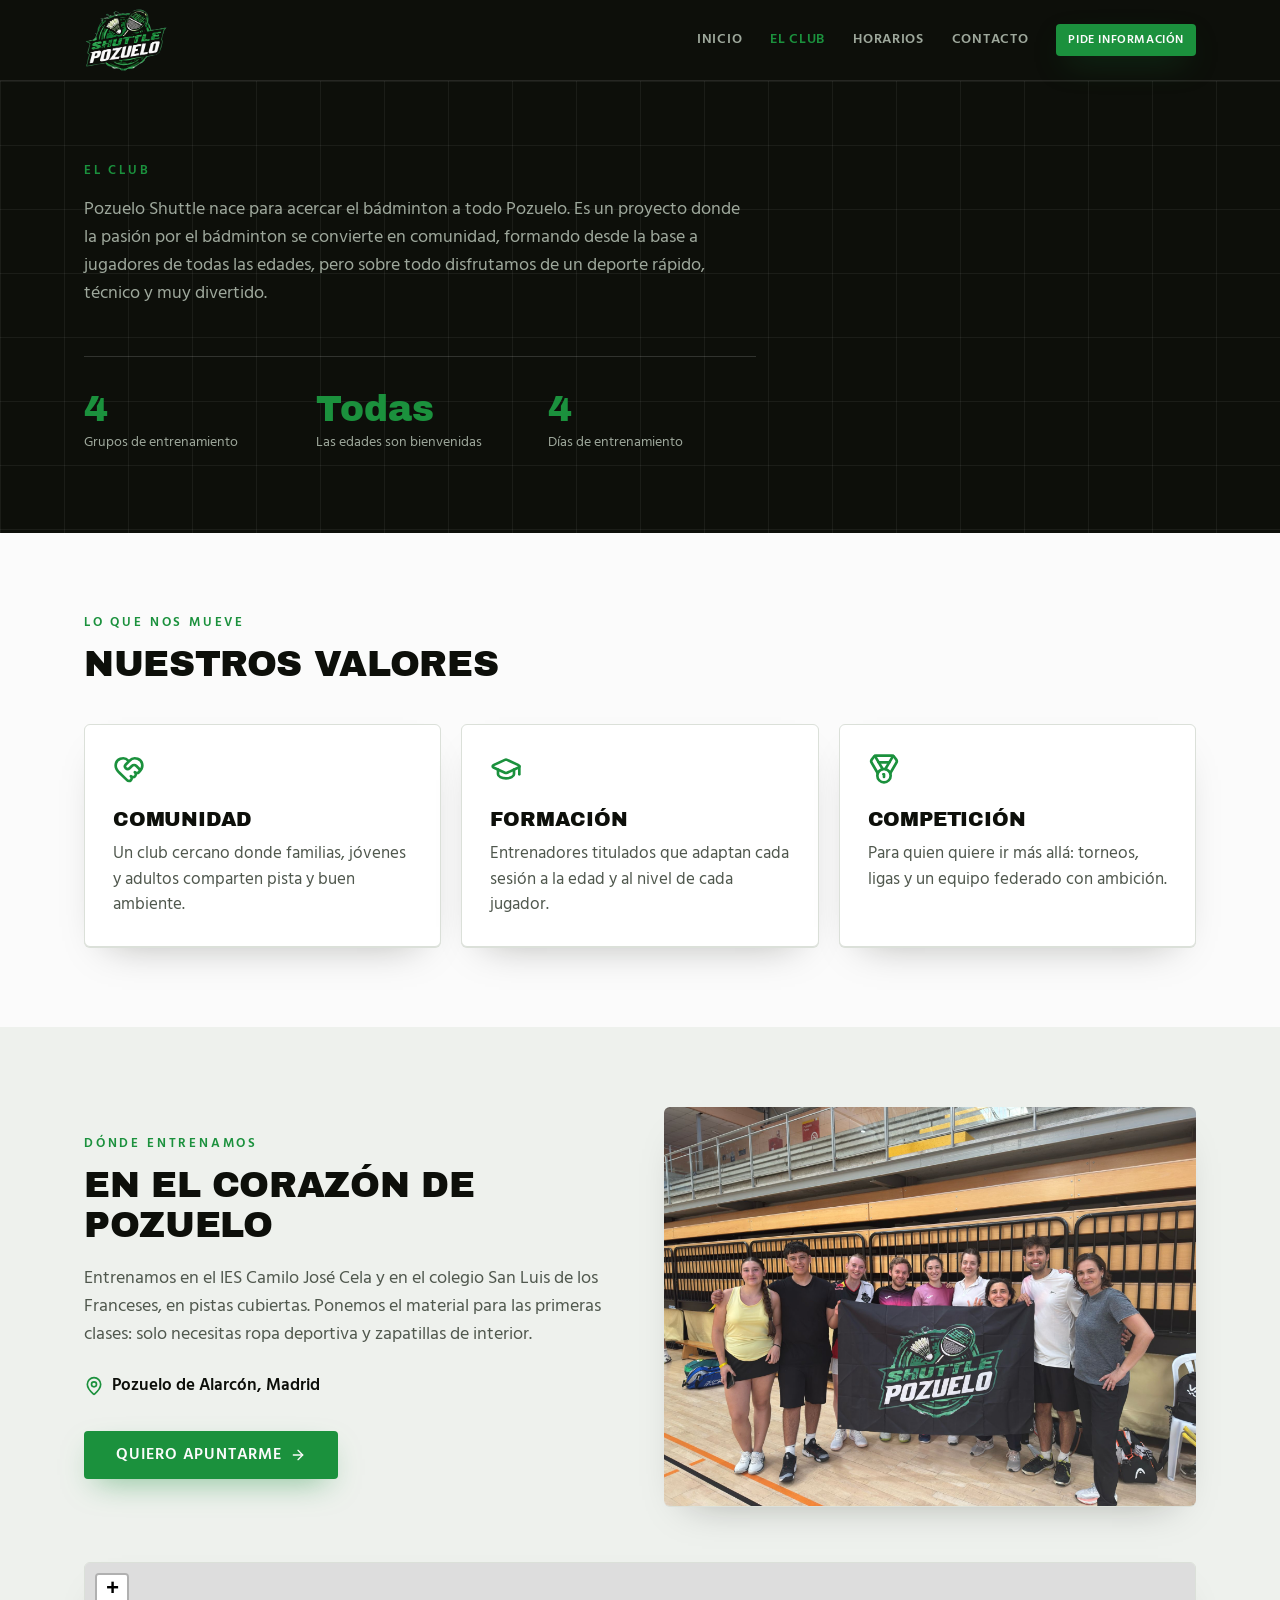
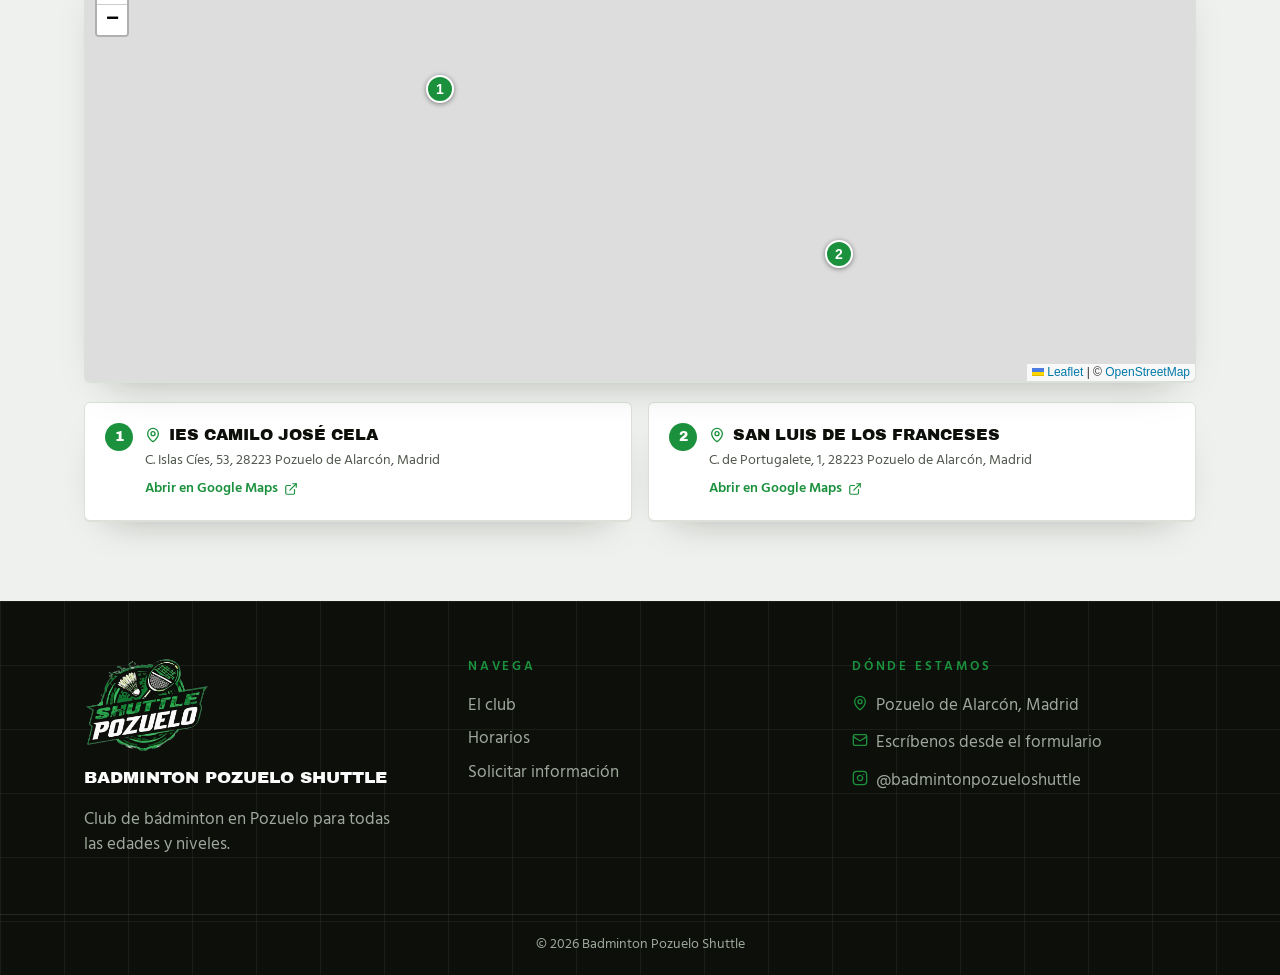
==== commit e44ddd9d: "Unificado el mapa de GitHub Co-authored-by: badmintonpozueloshuttle <354666085+badmintonpozueloshutt" ====
--- a/docs/club.html
+++ b/docs/club.html
@@ -1,5 +1,5 @@
 <!DOCTYPE html>
-<html lang="es"><head><meta charset="utf-8"><meta name="viewport" content="width=device-width, initial-scale=1"><link rel="preload" as="image" href="assets/logo-shuttle-pozuelo.png"><link rel="stylesheet" href="https://fonts.googleapis.com/css2?family=Archivo+Black&amp;family=Hind:wght@400;500;600;700&amp;display=swap" data-precedence="default"><title>El club · Badminton Pozuelo Shuttle</title><meta name="description" content="Conoce Badminton Pozuelo Shuttle: nuestra historia, valores, entrenadores y dónde entrenamos en Pozuelo de Alarcón."><meta property="og:title" content="El club · Badminton Pozuelo Shuttle"><meta property="og:description" content="Historia, valores y equipo técnico del club de bádminton de Pozuelo."><meta property="og:type" content="website"><meta name="twitter:card" content="summary_large_image"><link rel="icon" type="image/png" href="favicon.png"><link rel="preconnect" href="https://fonts.googleapis.com"><link rel="preconnect" href="https://fonts.gstatic.com" crossorigin="anonymous"><link rel="stylesheet" href="styles.css"></head><body><div class="flex min-h-screen flex-col"><header class="sticky top-0 z-40 border-b border-ink-foreground/10 bg-ink text-ink-foreground"><div class="mx-auto flex h-20 max-w-6xl items-center justify-between px-5"><a class="flex items-center gap-2.5" href="index.html"><img src="assets/logo-shuttle-pozuelo.png" alt="Logo de Badminton Pozuelo Shuttle" width="480" height="366" class="h-16 w-auto mix-blend-lighten"><span class="sr-only">Badminton Pozuelo Shuttle</span></a><nav class="hidden items-center gap-1 md:flex"><a class="rounded-md px-3 py-2 text-sm font-semibold uppercase tracking-wider text-ink-muted transition-colors hover:text-ink-foreground data-[status=active]:text-primary" href="index.html">Inicio</a><a class="rounded-md px-3 py-2 text-sm font-semibold uppercase tracking-wider text-ink-muted transition-colors hover:text-ink-foreground data-[status=active]:text-primary active" href="club.html" data-status="active" aria-current="page">El club</a><a class="rounded-md px-3 py-2 text-sm font-semibold uppercase tracking-wider text-ink-muted transition-colors hover:text-ink-foreground data-[status=active]:text-primary" href="horarios.html">Horarios</a><a class="rounded-md px-3 py-2 text-sm font-semibold uppercase tracking-wider text-ink-muted transition-colors hover:text-ink-foreground data-[status=active]:text-primary" href="contacto.html">Contacto</a><a class="inline-flex items-center justify-center gap-2 whitespace-nowrap cursor-pointer focus-visible:outline-none focus-visible:ring-1 focus-visible:ring-ring disabled:pointer-events-none disabled:opacity-50 disabled:cursor-not-allowed [&amp;_svg]:pointer-events-none [&amp;_svg]:size-4 [&amp;_svg]:shrink-0 bg-primary text-primary-foreground font-semibold uppercase tracking-wider shadow-glow hover:bg-primary/90 hover:-translate-y-0.5 transition-all h-8 rounded-md px-3 text-xs ml-3" href="contacto.html">Pide información</a></nav><button type="button" id="menu-toggle" class="p-2 md:hidden" aria-label="Abrir menú"><svg xmlns="http://www.w3.org/2000/svg" width="24" height="24" viewBox="0 0 24 24" fill="none" stroke="currentColor" stroke-width="2" stroke-linecap="round" stroke-linejoin="round" class="lucide lucide-menu h-6 w-6" aria-hidden="true"><path d="M4 5h16"></path><path d="M4 12h16"></path><path d="M4 19h16"></path></svg></button></div><nav id="mobile-nav" hidden class="border-t border-ink-foreground/10 px-5 pb-5 md:hidden"><a class="block border-b border-ink-foreground/10 py-3 font-display text-lg uppercase data-[status=active]:text-primary" href="index.html">Inicio</a><a class="block border-b border-ink-foreground/10 py-3 font-display text-lg uppercase data-[status=active]:text-primary" href="club.html" data-status="active">El club</a><a class="block border-b border-ink-foreground/10 py-3 font-display text-lg uppercase data-[status=active]:text-primary" href="horarios.html">Horarios</a><a class="block border-b border-ink-foreground/10 py-3 font-display text-lg uppercase data-[status=active]:text-primary" href="contacto.html">Contacto</a></nav></header><main class="flex-1"><!--$--><section class="court-lines bg-ink text-ink-foreground"><div class="mx-auto max-w-6xl px-5 py-20"><p class="eyebrow text-primary">El club</p><p class="mt-4 max-w-2xl text-lg text-ink-muted">Pozuelo Shuttle nace para acercar el bádminton a todo Pozuelo. Es un proyecto donde la pasión por el bádminton se convierte en comunidad, formando desde la base a jugadores de todas las edades, pero sobre todo disfrutamos de un deporte rápido, técnico y muy divertido.</p><dl class="mt-12 grid max-w-2xl grid-cols-3 gap-6 border-t border-ink-foreground/15 pt-8"><div><dt class="font-display text-4xl text-primary">4</dt><dd class="mt-1 text-sm text-ink-muted">Grupos de entrenamiento</dd></div><div><dt class="font-display text-4xl text-primary">Todas</dt><dd class="mt-1 text-sm text-ink-muted">Las edades son bienvenidas</dd></div><div><dt class="font-display text-4xl text-primary">4</dt><dd class="mt-1 text-sm text-ink-muted">Días de entrenamiento</dd></div></dl></div></section><section class="mx-auto max-w-6xl px-5 py-20"><p class="eyebrow text-primary">Lo que nos mueve</p><h2 class="mt-3 text-4xl">Nuestros valores</h2><div class="mt-10 grid gap-5 md:grid-cols-3"><article class="rounded-lg border bg-card p-7 shadow-card"><svg xmlns="http://www.w3.org/2000/svg" width="24" height="24" viewBox="0 0 24 24" fill="none" stroke="currentColor" stroke-width="2" stroke-linecap="round" stroke-linejoin="round" class="lucide lucide-heart-handshake h-8 w-8 text-primary" aria-hidden="true"><path d="M19.414 14.414C21 12.828 22 11.5 22 9.5a5.5 5.5 0 0 0-9.591-3.676.6.6 0 0 1-.818.001A5.5 5.5 0 0 0 2 9.5c0 2.3 1.5 4 3 5.5l5.535 5.362a2 2 0 0 0 2.879.052 2.12 2.12 0 0 0-.004-3 2.124 2.124 0 1 0 3-3 2.124 2.124 0 0 0 3.004 0 2 2 0 0 0 0-2.828l-1.881-1.882a2.41 2.41 0 0 0-3.409 0l-1.71 1.71a2 2 0 0 1-2.828 0 2 2 0 0 1 0-2.828l2.823-2.762"></path></svg><h3 class="mt-5 text-xl">Comunidad</h3><p class="mt-2 text-muted-foreground">Un club cercano donde familias, jóvenes y adultos comparten pista y buen ambiente.</p></article><article class="rounded-lg border bg-card p-7 shadow-card"><svg xmlns="http://www.w3.org/2000/svg" width="24" height="24" viewBox="0 0 24 24" fill="none" stroke="currentColor" stroke-width="2" stroke-linecap="round" stroke-linejoin="round" class="lucide lucide-graduation-cap h-8 w-8 text-primary" aria-hidden="true"><path d="M21.42 10.922a1 1 0 0 0-.019-1.838L12.83 5.18a2 2 0 0 0-1.66 0L2.6 9.08a1 1 0 0 0 0 1.832l8.57 3.908a2 2 0 0 0 1.66 0z"></path><path d="M22 10v6"></path><path d="M6 12.5V16a6 3 0 0 0 12 0v-3.5"></path></svg><h3 class="mt-5 text-xl">Formación</h3><p class="mt-2 text-muted-foreground">Entrenadores titulados que adaptan cada sesión a la edad y al nivel de cada jugador.</p></article><article class="rounded-lg border bg-card p-7 shadow-card"><svg xmlns="http://www.w3.org/2000/svg" width="24" height="24" viewBox="0 0 24 24" fill="none" stroke="currentColor" stroke-width="2" stroke-linecap="round" stroke-linejoin="round" class="lucide lucide-medal h-8 w-8 text-primary" aria-hidden="true"><path d="M7.21 15 2.66 7.14a2 2 0 0 1 .13-2.2L4.4 2.8A2 2 0 0 1 6 2h12a2 2 0 0 1 1.6.8l1.6 2.14a2 2 0 0 1 .14 2.2L16.79 15"></path><path d="M11 12 5.12 2.2"></path><path d="m13 12 5.88-9.8"></path><path d="M8 7h8"></path><circle cx="12" cy="17" r="5"></circle><path d="M12 18v-2h-.5"></path></svg><h3 class="mt-5 text-xl">Competición</h3><p class="mt-2 text-muted-foreground">Para quien quiere ir más allá: torneos, ligas y un equipo federado con ambición.</p></article></div></section><section class="bg-muted"><div class="mx-auto max-w-6xl px-5 py-20"><div class="grid items-center gap-12 md:grid-cols-2"><div><p class="eyebrow text-primary">Dónde entrenamos</p><h2 class="mt-3 text-4xl">En el corazón de Pozuelo</h2><p class="mt-5 text-lg text-muted-foreground">Entrenamos en el IES Camilo José Cela y en el colegio San Luis de los Franceses, en pistas cubiertas. Ponemos el material para las primeras clases: solo necesitas ropa deportiva y zapatillas de interior.</p><p class="mt-6 flex items-center gap-2 font-semibold"><svg xmlns="http://www.w3.org/2000/svg" width="24" height="24" viewBox="0 0 24 24" fill="none" stroke="currentColor" stroke-width="2" stroke-linecap="round" stroke-linejoin="round" class="lucide lucide-map-pin h-5 w-5 text-primary" aria-hidden="true"><path d="M20 10c0 4.993-5.539 10.193-7.399 11.799a1 1 0 0 1-1.202 0C9.539 20.193 4 14.993 4 10a8 8 0 0 1 16 0"></path><circle cx="12" cy="10" r="3"></circle></svg> <!-- -->Pozuelo de Alarcón, Madrid</p><a class="inline-flex items-center justify-center gap-2 whitespace-nowrap cursor-pointer focus-visible:outline-none focus-visible:ring-1 focus-visible:ring-ring disabled:pointer-events-none disabled:opacity-50 disabled:cursor-not-allowed [&amp;_svg]:pointer-events-none [&amp;_svg]:size-4 [&amp;_svg]:shrink-0 bg-primary text-primary-foreground font-semibold uppercase tracking-wider shadow-glow hover:bg-primary/90 hover:-translate-y-0.5 transition-all h-12 rounded-md px-8 text-base mt-8" href="contacto.html">Quiero apuntarme <svg xmlns="http://www.w3.org/2000/svg" width="24" height="24" viewBox="0 0 24 24" fill="none" stroke="currentColor" stroke-width="2" stroke-linecap="round" stroke-linejoin="round" class="lucide lucide-arrow-right" aria-hidden="true"><path d="M5 12h14"></path><path d="m12 5 7 7-7 7"></path></svg></a></div><img src="assets/equipo-shuttle-pozuelo.jpg" alt="Jugadores del club posando con la bandera de Shuttle Pozuelo" width="1920" height="1440" loading="lazy" class="aspect-[4/3] w-full rounded-lg object-cover shadow-card"></div><div class="mt-14"><div><div class="relative h-[340px] w-full overflow-hidden rounded-lg border bg-muted shadow-card sm:h-[420px]"><div style="display:grid;gap:14px;grid-template-columns:repeat(auto-fit,minmax(260px,1fr))"><iframe title="IES Camilo José Cela en Google Maps" src="https://www.google.com/maps?q=40.4391176,-3.8196698&amp;z=16&amp;output=embed" style="width:100%;height:320px;border:0;border-radius:8px" loading="lazy"></iframe><iframe title="San Luis de los Franceses en Google Maps" src="https://www.google.com/maps?q=40.4364338,-3.8111148&amp;z=16&amp;output=embed" style="width:100%;height:320px;border:0;border-radius:8px" loading="lazy"></iframe></div></div><ul class="mt-5 grid gap-4 sm:grid-cols-2"><li><a data-venue-link="true" href="https://www.google.com/maps/search/?api=1&amp;query=40.4391176%2C-3.8196698&amp;query_place_id=ChIJXeAq6nmGQQ0RC-QsRlOMho0" target="_blank" rel="noopener noreferrer" class="flex h-full items-start gap-3 rounded-lg border bg-card p-5 shadow-card transition hover:-translate-y-0.5 hover:border-primary"><span class="flex h-7 w-7 shrink-0 items-center justify-center rounded-full bg-primary font-display text-sm text-primary-foreground">1</span><span class="min-w-0"><span class="flex items-center gap-2"><svg xmlns="http://www.w3.org/2000/svg" width="24" height="24" viewBox="0 0 24 24" fill="none" stroke="currentColor" stroke-width="2" stroke-linecap="round" stroke-linejoin="round" class="lucide lucide-map-pin h-4 w-4 shrink-0 text-primary" aria-hidden="true"><path d="M20 10c0 4.993-5.539 10.193-7.399 11.799a1 1 0 0 1-1.202 0C9.539 20.193 4 14.993 4 10a8 8 0 0 1 16 0"></path><circle cx="12" cy="10" r="3"></circle></svg><span data-venue-name="true" class="font-display text-base uppercase">IES Camilo José Cela</span></span><span class="mt-1 block text-sm text-muted-foreground">C. Islas Cíes, 53, 28223 Pozuelo de Alarcón, Madrid</span><span class="mt-2 inline-flex items-center gap-1.5 text-sm font-semibold text-primary">Abrir en Google Maps <svg xmlns="http://www.w3.org/2000/svg" width="24" height="24" viewBox="0 0 24 24" fill="none" stroke="currentColor" stroke-width="2" stroke-linecap="round" stroke-linejoin="round" class="lucide lucide-external-link h-3.5 w-3.5" aria-hidden="true"><path d="M15 3h6v6"></path><path d="M10 14 21 3"></path><path d="M18 13v6a2 2 0 0 1-2 2H5a2 2 0 0 1-2-2V8a2 2 0 0 1 2-2h6"></path></svg></span></span></a></li><li><a data-venue-link="true" href="https://www.google.com/maps/search/?api=1&amp;query=40.4364338%2C-3.8111148&amp;query_place_id=ChIJzWLe7m6GQQ0RJsxyR3tiLF8" target="_blank" rel="noopener noreferrer" class="flex h-full items-start gap-3 rounded-lg border bg-card p-5 shadow-card transition hover:-translate-y-0.5 hover:border-primary"><span class="flex h-7 w-7 shrink-0 items-center justify-center rounded-full bg-primary font-display text-sm text-primary-foreground">2</span><span class="min-w-0"><span class="flex items-center gap-2"><svg xmlns="http://www.w3.org/2000/svg" width="24" height="24" viewBox="0 0 24 24" fill="none" stroke="currentColor" stroke-width="2" stroke-linecap="round" stroke-linejoin="round" class="lucide lucide-map-pin h-4 w-4 shrink-0 text-primary" aria-hidden="true"><path d="M20 10c0 4.993-5.539 10.193-7.399 11.799a1 1 0 0 1-1.202 0C9.539 20.193 4 14.993 4 10a8 8 0 0 1 16 0"></path><circle cx="12" cy="10" r="3"></circle></svg><span data-venue-name="true" class="font-display text-base uppercase">San Luis de los Franceses</span></span><span class="mt-1 block text-sm text-muted-foreground">C. de Portugalete, 1, 28223 Pozuelo de Alarcón, Madrid</span><span class="mt-2 inline-flex items-center gap-1.5 text-sm font-semibold text-primary">Abrir en Google Maps <svg xmlns="http://www.w3.org/2000/svg" width="24" height="24" viewBox="0 0 24 24" fill="none" stroke="currentColor" stroke-width="2" stroke-linecap="round" stroke-linejoin="round" class="lucide lucide-external-link h-3.5 w-3.5" aria-hidden="true"><path d="M15 3h6v6"></path><path d="M10 14 21 3"></path><path d="M18 13v6a2 2 0 0 1-2 2H5a2 2 0 0 1-2-2V8a2 2 0 0 1 2-2h6"></path></svg></span></span></a></li></ul></div></div></div></section><!--/$--></main><footer class="court-lines bg-ink text-ink-foreground"><div class="mx-auto grid max-w-6xl gap-10 px-5 py-14 md:grid-cols-3"><div><img src="assets/logo-shuttle-pozuelo.png" alt="Logo de Badminton Pozuelo Shuttle" width="480" height="366" loading="lazy" class="h-24 w-auto mix-blend-lighten"><p class="mt-3 font-display uppercase">Badminton Pozuelo Shuttle</p><p class="mt-4 max-w-xs text-ink-muted">Club de bádminton en Pozuelo para todas las edades y niveles.</p></div><div><p class="eyebrow text-primary">Navega</p><ul class="mt-4 space-y-2 text-ink-muted"><li><a class="hover:text-ink-foreground active" href="club.html" data-status="active" aria-current="page">El club</a></li><li><a class="hover:text-ink-foreground" href="horarios.html">Horarios</a></li><li><a class="hover:text-ink-foreground" href="contacto.html">Solicitar información</a></li></ul></div><div><p class="eyebrow text-primary">Dónde estamos</p><ul class="mt-4 space-y-3 text-ink-muted"><li class="flex gap-2"><svg xmlns="http://www.w3.org/2000/svg" width="24" height="24" viewBox="0 0 24 24" fill="none" stroke="currentColor" stroke-width="2" stroke-linecap="round" stroke-linejoin="round" class="lucide lucide-map-pin mt-0.5 h-4 w-4 shrink-0 text-primary" aria-hidden="true"><path d="M20 10c0 4.993-5.539 10.193-7.399 11.799a1 1 0 0 1-1.202 0C9.539 20.193 4 14.993 4 10a8 8 0 0 1 16 0"></path><circle cx="12" cy="10" r="3"></circle></svg>Pozuelo de Alarcón, Madrid</li><li class="flex gap-2"><svg xmlns="http://www.w3.org/2000/svg" width="24" height="24" viewBox="0 0 24 24" fill="none" stroke="currentColor" stroke-width="2" stroke-linecap="round" stroke-linejoin="round" class="lucide lucide-mail mt-0.5 h-4 w-4 shrink-0 text-primary" aria-hidden="true"><path d="m22 7-8.991 5.727a2 2 0 0 1-2.009 0L2 7"></path><rect x="2" y="4" width="20" height="16" rx="2"></rect></svg><a class="hover:text-ink-foreground" href="contacto.html">Escríbenos desde el formulario</a></li><li class="flex gap-2"><svg xmlns="http://www.w3.org/2000/svg" width="24" height="24" viewBox="0 0 24 24" fill="none" stroke="currentColor" stroke-width="2" stroke-linecap="round" stroke-linejoin="round" class="lucide lucide-instagram mt-0.5 h-4 w-4 shrink-0 text-primary" aria-hidden="true"><rect width="20" height="20" x="2" y="2" rx="5" ry="5"></rect><path d="M16 11.37A4 4 0 1 1 12.63 8 4 4 0 0 1 16 11.37z"></path><line x1="17.5" x2="17.51" y1="6.5" y2="6.5"></line></svg><a href="https://www.instagram.com/badmintonpozueloshuttle" target="_blank" rel="noopener noreferrer" class="hover:text-ink-foreground">@badmintonpozueloshuttle</a></li></ul></div></div><div class="border-t border-ink-foreground/10 py-5 text-center text-sm text-ink-muted">© <!-- -->2026<!-- --> <!-- -->Badminton Pozuelo Shuttle</div></footer></div><div style="position: absolute; left: 0px; top: -2px; height: 1px; overflow: hidden; visibility: hidden; width: 1px;"><span style="position: absolute; font-size: 300px; width: auto; height: auto; margin: 0px; padding: 0px; font-family: Roboto, Arial, sans-serif;">BESbswy</span></div>
+<html lang="es"><head><meta charset="utf-8"><meta name="viewport" content="width=device-width, initial-scale=1"><link rel="preload" as="image" href="assets/logo-shuttle-pozuelo.png"><link rel="stylesheet" href="https://fonts.googleapis.com/css2?family=Archivo+Black&amp;family=Hind:wght@400;500;600;700&amp;display=swap" data-precedence="default"><title>El club · Badminton Pozuelo Shuttle</title><meta name="description" content="Conoce Badminton Pozuelo Shuttle: nuestra historia, valores, entrenadores y dónde entrenamos en Pozuelo de Alarcón."><meta property="og:title" content="El club · Badminton Pozuelo Shuttle"><meta property="og:description" content="Historia, valores y equipo técnico del club de bádminton de Pozuelo."><meta property="og:type" content="website"><meta name="twitter:card" content="summary_large_image"><link rel="icon" type="image/png" href="favicon.png"><link rel="preconnect" href="https://fonts.googleapis.com"><link rel="preconnect" href="https://fonts.gstatic.com" crossorigin="anonymous"><link rel="stylesheet" href="styles.css"></head><body><div class="flex min-h-screen flex-col"><header class="sticky top-0 z-40 border-b border-ink-foreground/10 bg-ink text-ink-foreground"><div class="mx-auto flex h-20 max-w-6xl items-center justify-between px-5"><a class="flex items-center gap-2.5" href="index.html"><img src="assets/logo-shuttle-pozuelo.png" alt="Logo de Badminton Pozuelo Shuttle" width="480" height="366" class="h-16 w-auto mix-blend-lighten"><span class="sr-only">Badminton Pozuelo Shuttle</span></a><nav class="hidden items-center gap-1 md:flex"><a class="rounded-md px-3 py-2 text-sm font-semibold uppercase tracking-wider text-ink-muted transition-colors hover:text-ink-foreground data-[status=active]:text-primary" href="index.html">Inicio</a><a class="rounded-md px-3 py-2 text-sm font-semibold uppercase tracking-wider text-ink-muted transition-colors hover:text-ink-foreground data-[status=active]:text-primary active" href="club.html" data-status="active" aria-current="page">El club</a><a class="rounded-md px-3 py-2 text-sm font-semibold uppercase tracking-wider text-ink-muted transition-colors hover:text-ink-foreground data-[status=active]:text-primary" href="horarios.html">Horarios</a><a class="rounded-md px-3 py-2 text-sm font-semibold uppercase tracking-wider text-ink-muted transition-colors hover:text-ink-foreground data-[status=active]:text-primary" href="contacto.html">Contacto</a><a class="inline-flex items-center justify-center gap-2 whitespace-nowrap cursor-pointer focus-visible:outline-none focus-visible:ring-1 focus-visible:ring-ring disabled:pointer-events-none disabled:opacity-50 disabled:cursor-not-allowed [&amp;_svg]:pointer-events-none [&amp;_svg]:size-4 [&amp;_svg]:shrink-0 bg-primary text-primary-foreground font-semibold uppercase tracking-wider shadow-glow hover:bg-primary/90 hover:-translate-y-0.5 transition-all h-8 rounded-md px-3 text-xs ml-3" href="contacto.html">Pide información</a></nav><button type="button" id="menu-toggle" class="p-2 md:hidden" aria-label="Abrir menú"><svg xmlns="http://www.w3.org/2000/svg" width="24" height="24" viewBox="0 0 24 24" fill="none" stroke="currentColor" stroke-width="2" stroke-linecap="round" stroke-linejoin="round" class="lucide lucide-menu h-6 w-6" aria-hidden="true"><path d="M4 5h16"></path><path d="M4 12h16"></path><path d="M4 19h16"></path></svg></button></div><nav id="mobile-nav" hidden class="border-t border-ink-foreground/10 px-5 pb-5 md:hidden"><a class="block border-b border-ink-foreground/10 py-3 font-display text-lg uppercase data-[status=active]:text-primary" href="index.html">Inicio</a><a class="block border-b border-ink-foreground/10 py-3 font-display text-lg uppercase data-[status=active]:text-primary" href="club.html" data-status="active">El club</a><a class="block border-b border-ink-foreground/10 py-3 font-display text-lg uppercase data-[status=active]:text-primary" href="horarios.html">Horarios</a><a class="block border-b border-ink-foreground/10 py-3 font-display text-lg uppercase data-[status=active]:text-primary" href="contacto.html">Contacto</a></nav></header><main class="flex-1"><!--$--><section class="court-lines bg-ink text-ink-foreground"><div class="mx-auto max-w-6xl px-5 py-20"><p class="eyebrow text-primary">El club</p><p class="mt-4 max-w-2xl text-lg text-ink-muted">Pozuelo Shuttle nace para acercar el bádminton a todo Pozuelo. Es un proyecto donde la pasión por el bádminton se convierte en comunidad, formando desde la base a jugadores de todas las edades, pero sobre todo disfrutamos de un deporte rápido, técnico y muy divertido.</p><dl class="mt-12 grid max-w-2xl grid-cols-3 gap-6 border-t border-ink-foreground/15 pt-8"><div><dt class="font-display text-4xl text-primary">4</dt><dd class="mt-1 text-sm text-ink-muted">Grupos de entrenamiento</dd></div><div><dt class="font-display text-4xl text-primary">Todas</dt><dd class="mt-1 text-sm text-ink-muted">Las edades son bienvenidas</dd></div><div><dt class="font-display text-4xl text-primary">4</dt><dd class="mt-1 text-sm text-ink-muted">Días de entrenamiento</dd></div></dl></div></section><section class="mx-auto max-w-6xl px-5 py-20"><p class="eyebrow text-primary">Lo que nos mueve</p><h2 class="mt-3 text-4xl">Nuestros valores</h2><div class="mt-10 grid gap-5 md:grid-cols-3"><article class="rounded-lg border bg-card p-7 shadow-card"><svg xmlns="http://www.w3.org/2000/svg" width="24" height="24" viewBox="0 0 24 24" fill="none" stroke="currentColor" stroke-width="2" stroke-linecap="round" stroke-linejoin="round" class="lucide lucide-heart-handshake h-8 w-8 text-primary" aria-hidden="true"><path d="M19.414 14.414C21 12.828 22 11.5 22 9.5a5.5 5.5 0 0 0-9.591-3.676.6.6 0 0 1-.818.001A5.5 5.5 0 0 0 2 9.5c0 2.3 1.5 4 3 5.5l5.535 5.362a2 2 0 0 0 2.879.052 2.12 2.12 0 0 0-.004-3 2.124 2.124 0 1 0 3-3 2.124 2.124 0 0 0 3.004 0 2 2 0 0 0 0-2.828l-1.881-1.882a2.41 2.41 0 0 0-3.409 0l-1.71 1.71a2 2 0 0 1-2.828 0 2 2 0 0 1 0-2.828l2.823-2.762"></path></svg><h3 class="mt-5 text-xl">Comunidad</h3><p class="mt-2 text-muted-foreground">Un club cercano donde familias, jóvenes y adultos comparten pista y buen ambiente.</p></article><article class="rounded-lg border bg-card p-7 shadow-card"><svg xmlns="http://www.w3.org/2000/svg" width="24" height="24" viewBox="0 0 24 24" fill="none" stroke="currentColor" stroke-width="2" stroke-linecap="round" stroke-linejoin="round" class="lucide lucide-graduation-cap h-8 w-8 text-primary" aria-hidden="true"><path d="M21.42 10.922a1 1 0 0 0-.019-1.838L12.83 5.18a2 2 0 0 0-1.66 0L2.6 9.08a1 1 0 0 0 0 1.832l8.57 3.908a2 2 0 0 0 1.66 0z"></path><path d="M22 10v6"></path><path d="M6 12.5V16a6 3 0 0 0 12 0v-3.5"></path></svg><h3 class="mt-5 text-xl">Formación</h3><p class="mt-2 text-muted-foreground">Entrenadores titulados que adaptan cada sesión a la edad y al nivel de cada jugador.</p></article><article class="rounded-lg border bg-card p-7 shadow-card"><svg xmlns="http://www.w3.org/2000/svg" width="24" height="24" viewBox="0 0 24 24" fill="none" stroke="currentColor" stroke-width="2" stroke-linecap="round" stroke-linejoin="round" class="lucide lucide-medal h-8 w-8 text-primary" aria-hidden="true"><path d="M7.21 15 2.66 7.14a2 2 0 0 1 .13-2.2L4.4 2.8A2 2 0 0 1 6 2h12a2 2 0 0 1 1.6.8l1.6 2.14a2 2 0 0 1 .14 2.2L16.79 15"></path><path d="M11 12 5.12 2.2"></path><path d="m13 12 5.88-9.8"></path><path d="M8 7h8"></path><circle cx="12" cy="17" r="5"></circle><path d="M12 18v-2h-.5"></path></svg><h3 class="mt-5 text-xl">Competición</h3><p class="mt-2 text-muted-foreground">Para quien quiere ir más allá: torneos, ligas y un equipo federado con ambición.</p></article></div></section><section class="bg-muted"><div class="mx-auto max-w-6xl px-5 py-20"><div class="grid items-center gap-12 md:grid-cols-2"><div><p class="eyebrow text-primary">Dónde entrenamos</p><h2 class="mt-3 text-4xl">En el corazón de Pozuelo</h2><p class="mt-5 text-lg text-muted-foreground">Entrenamos en el IES Camilo José Cela y en el colegio San Luis de los Franceses, en pistas cubiertas. Ponemos el material para las primeras clases: solo necesitas ropa deportiva y zapatillas de interior.</p><p class="mt-6 flex items-center gap-2 font-semibold"><svg xmlns="http://www.w3.org/2000/svg" width="24" height="24" viewBox="0 0 24 24" fill="none" stroke="currentColor" stroke-width="2" stroke-linecap="round" stroke-linejoin="round" class="lucide lucide-map-pin h-5 w-5 text-primary" aria-hidden="true"><path d="M20 10c0 4.993-5.539 10.193-7.399 11.799a1 1 0 0 1-1.202 0C9.539 20.193 4 14.993 4 10a8 8 0 0 1 16 0"></path><circle cx="12" cy="10" r="3"></circle></svg> <!-- -->Pozuelo de Alarcón, Madrid</p><a class="inline-flex items-center justify-center gap-2 whitespace-nowrap cursor-pointer focus-visible:outline-none focus-visible:ring-1 focus-visible:ring-ring disabled:pointer-events-none disabled:opacity-50 disabled:cursor-not-allowed [&amp;_svg]:pointer-events-none [&amp;_svg]:size-4 [&amp;_svg]:shrink-0 bg-primary text-primary-foreground font-semibold uppercase tracking-wider shadow-glow hover:bg-primary/90 hover:-translate-y-0.5 transition-all h-12 rounded-md px-8 text-base mt-8" href="contacto.html">Quiero apuntarme <svg xmlns="http://www.w3.org/2000/svg" width="24" height="24" viewBox="0 0 24 24" fill="none" stroke="currentColor" stroke-width="2" stroke-linecap="round" stroke-linejoin="round" class="lucide lucide-arrow-right" aria-hidden="true"><path d="M5 12h14"></path><path d="m12 5 7 7-7 7"></path></svg></a></div><img src="assets/equipo-shuttle-pozuelo.jpg" alt="Jugadores del club posando con la bandera de Shuttle Pozuelo" width="1920" height="1440" loading="lazy" class="aspect-[4/3] w-full rounded-lg object-cover shadow-card"></div><div class="mt-14"><div><div class="relative h-[340px] w-full overflow-hidden rounded-lg border bg-muted shadow-card sm:h-[420px]"><div data-venues-one-map="" style="height:100%;width:100%"></div></div><ul class="mt-5 grid gap-4 sm:grid-cols-2"><li><a data-venue-link="true" href="https://www.google.com/maps/search/?api=1&amp;query=40.4391176%2C-3.8196698&amp;query_place_id=ChIJXeAq6nmGQQ0RC-QsRlOMho0" target="_blank" rel="noopener noreferrer" class="flex h-full items-start gap-3 rounded-lg border bg-card p-5 shadow-card transition hover:-translate-y-0.5 hover:border-primary"><span class="flex h-7 w-7 shrink-0 items-center justify-center rounded-full bg-primary font-display text-sm text-primary-foreground">1</span><span class="min-w-0"><span class="flex items-center gap-2"><svg xmlns="http://www.w3.org/2000/svg" width="24" height="24" viewBox="0 0 24 24" fill="none" stroke="currentColor" stroke-width="2" stroke-linecap="round" stroke-linejoin="round" class="lucide lucide-map-pin h-4 w-4 shrink-0 text-primary" aria-hidden="true"><path d="M20 10c0 4.993-5.539 10.193-7.399 11.799a1 1 0 0 1-1.202 0C9.539 20.193 4 14.993 4 10a8 8 0 0 1 16 0"></path><circle cx="12" cy="10" r="3"></circle></svg><span data-venue-name="true" class="font-display text-base uppercase">IES Camilo José Cela</span></span><span class="mt-1 block text-sm text-muted-foreground">C. Islas Cíes, 53, 28223 Pozuelo de Alarcón, Madrid</span><span class="mt-2 inline-flex items-center gap-1.5 text-sm font-semibold text-primary">Abrir en Google Maps <svg xmlns="http://www.w3.org/2000/svg" width="24" height="24" viewBox="0 0 24 24" fill="none" stroke="currentColor" stroke-width="2" stroke-linecap="round" stroke-linejoin="round" class="lucide lucide-external-link h-3.5 w-3.5" aria-hidden="true"><path d="M15 3h6v6"></path><path d="M10 14 21 3"></path><path d="M18 13v6a2 2 0 0 1-2 2H5a2 2 0 0 1-2-2V8a2 2 0 0 1 2-2h6"></path></svg></span></span></a></li><li><a data-venue-link="true" href="https://www.google.com/maps/search/?api=1&amp;query=40.4364338%2C-3.8111148&amp;query_place_id=ChIJzWLe7m6GQQ0RJsxyR3tiLF8" target="_blank" rel="noopener noreferrer" class="flex h-full items-start gap-3 rounded-lg border bg-card p-5 shadow-card transition hover:-translate-y-0.5 hover:border-primary"><span class="flex h-7 w-7 shrink-0 items-center justify-center rounded-full bg-primary font-display text-sm text-primary-foreground">2</span><span class="min-w-0"><span class="flex items-center gap-2"><svg xmlns="http://www.w3.org/2000/svg" width="24" height="24" viewBox="0 0 24 24" fill="none" stroke="currentColor" stroke-width="2" stroke-linecap="round" stroke-linejoin="round" class="lucide lucide-map-pin h-4 w-4 shrink-0 text-primary" aria-hidden="true"><path d="M20 10c0 4.993-5.539 10.193-7.399 11.799a1 1 0 0 1-1.202 0C9.539 20.193 4 14.993 4 10a8 8 0 0 1 16 0"></path><circle cx="12" cy="10" r="3"></circle></svg><span data-venue-name="true" class="font-display text-base uppercase">San Luis de los Franceses</span></span><span class="mt-1 block text-sm text-muted-foreground">C. de Portugalete, 1, 28223 Pozuelo de Alarcón, Madrid</span><span class="mt-2 inline-flex items-center gap-1.5 text-sm font-semibold text-primary">Abrir en Google Maps <svg xmlns="http://www.w3.org/2000/svg" width="24" height="24" viewBox="0 0 24 24" fill="none" stroke="currentColor" stroke-width="2" stroke-linecap="round" stroke-linejoin="round" class="lucide lucide-external-link h-3.5 w-3.5" aria-hidden="true"><path d="M15 3h6v6"></path><path d="M10 14 21 3"></path><path d="M18 13v6a2 2 0 0 1-2 2H5a2 2 0 0 1-2-2V8a2 2 0 0 1 2-2h6"></path></svg></span></span></a></li></ul></div></div></div></section><!--/$--></main><footer class="court-lines bg-ink text-ink-foreground"><div class="mx-auto grid max-w-6xl gap-10 px-5 py-14 md:grid-cols-3"><div><img src="assets/logo-shuttle-pozuelo.png" alt="Logo de Badminton Pozuelo Shuttle" width="480" height="366" loading="lazy" class="h-24 w-auto mix-blend-lighten"><p class="mt-3 font-display uppercase">Badminton Pozuelo Shuttle</p><p class="mt-4 max-w-xs text-ink-muted">Club de bádminton en Pozuelo para todas las edades y niveles.</p></div><div><p class="eyebrow text-primary">Navega</p><ul class="mt-4 space-y-2 text-ink-muted"><li><a class="hover:text-ink-foreground active" href="club.html" data-status="active" aria-current="page">El club</a></li><li><a class="hover:text-ink-foreground" href="horarios.html">Horarios</a></li><li><a class="hover:text-ink-foreground" href="contacto.html">Solicitar información</a></li></ul></div><div><p class="eyebrow text-primary">Dónde estamos</p><ul class="mt-4 space-y-3 text-ink-muted"><li class="flex gap-2"><svg xmlns="http://www.w3.org/2000/svg" width="24" height="24" viewBox="0 0 24 24" fill="none" stroke="currentColor" stroke-width="2" stroke-linecap="round" stroke-linejoin="round" class="lucide lucide-map-pin mt-0.5 h-4 w-4 shrink-0 text-primary" aria-hidden="true"><path d="M20 10c0 4.993-5.539 10.193-7.399 11.799a1 1 0 0 1-1.202 0C9.539 20.193 4 14.993 4 10a8 8 0 0 1 16 0"></path><circle cx="12" cy="10" r="3"></circle></svg>Pozuelo de Alarcón, Madrid</li><li class="flex gap-2"><svg xmlns="http://www.w3.org/2000/svg" width="24" height="24" viewBox="0 0 24 24" fill="none" stroke="currentColor" stroke-width="2" stroke-linecap="round" stroke-linejoin="round" class="lucide lucide-mail mt-0.5 h-4 w-4 shrink-0 text-primary" aria-hidden="true"><path d="m22 7-8.991 5.727a2 2 0 0 1-2.009 0L2 7"></path><rect x="2" y="4" width="20" height="16" rx="2"></rect></svg><a class="hover:text-ink-foreground" href="contacto.html">Escríbenos desde el formulario</a></li><li class="flex gap-2"><svg xmlns="http://www.w3.org/2000/svg" width="24" height="24" viewBox="0 0 24 24" fill="none" stroke="currentColor" stroke-width="2" stroke-linecap="round" stroke-linejoin="round" class="lucide lucide-instagram mt-0.5 h-4 w-4 shrink-0 text-primary" aria-hidden="true"><rect width="20" height="20" x="2" y="2" rx="5" ry="5"></rect><path d="M16 11.37A4 4 0 1 1 12.63 8 4 4 0 0 1 16 11.37z"></path><line x1="17.5" x2="17.51" y1="6.5" y2="6.5"></line></svg><a href="https://www.instagram.com/badmintonpozueloshuttle" target="_blank" rel="noopener noreferrer" class="hover:text-ink-foreground">@badmintonpozueloshuttle</a></li></ul></div></div><div class="border-t border-ink-foreground/10 py-5 text-center text-sm text-ink-muted">© <!-- -->2026<!-- --> <!-- -->Badminton Pozuelo Shuttle</div></footer></div><div style="position: absolute; left: 0px; top: -2px; height: 1px; overflow: hidden; visibility: hidden; width: 1px;"><span style="position: absolute; font-size: 300px; width: auto; height: auto; margin: 0px; padding: 0px; font-family: Roboto, Arial, sans-serif;">BESbswy</span></div>
 <script>
 (function () {
   var btn = document.getElementById("menu-toggle");
@@ -12,4 +12,33 @@
   });
 })();
 </script>
+
+<script src="assets/leaflet.js"></script>
+<script>
+(function () {
+  var el = document.querySelector("[data-venues-one-map]");
+  if (!el || !window.L) return;
+  var VENUES = [{"name": "IES Camilo José Cela", "lat": 40.4391176, "lng": -3.8196698, "href": "https://www.google.com/maps/search/?api=1&query=40.4391176%2C-3.8196698&query_place_id=ChIJXeAq6nmGQQ0RC-QsRlOMho0"}, {"name": "San Luis de los Franceses", "lat": 40.4364338, "lng": -3.8111148, "href": "https://www.google.com/maps/search/?api=1&query=40.4364338%2C-3.8111148&query_place_id=ChIJzWLe7m6GQQ0RJsxyR3tiLF8"}];
+  var map = L.map(el, { scrollWheelZoom: false });
+  L.tileLayer("https://tile.openstreetmap.org/{z}/{x}/{y}.png", {
+    maxZoom: 19,
+    attribution: '© <a href="https://www.openstreetmap.org/copyright">OpenStreetMap</a>'
+  }).addTo(map);
+  var pts = [];
+  VENUES.forEach(function (v, i) {
+    pts.push([v.lat, v.lng]);
+    var icon = L.divIcon({
+      className: "",
+      html: '<div style="width:28px;height:28px;border-radius:50%;background:#1b913d;color:#fff;'
+        + 'border:2px solid #fff;box-shadow:0 1px 5px rgba(0,0,0,.45);display:flex;'
+        + 'align-items:center;justify-content:center;font:bold 14px sans-serif">' + (i + 1) + "</div>",
+      iconSize: [28, 28],
+      iconAnchor: [14, 14]
+    });
+    L.marker([v.lat, v.lng], { icon: icon, title: v.name }).addTo(map)
+      .bindPopup("<b>" + v.name + "</b><br><a href=\"" + v.href + "\" target=\"_blank\" rel=\"noopener noreferrer\">Abrir en Google Maps</a>");
+  });
+  map.fitBounds(L.latLngBounds(pts).pad(0.35));
+})();
+</script>
 </body></html>
--- a/docs/styles.css
+++ b/docs/styles.css
@@ -1174,3 +1174,665 @@
 }
 .sonner-loader { position: absolute; top: 50%; left: 50%; transform: translate(-50%, -50%); transform-origin: center center; transition: opacity 0.2s, transform 0.2s; }
 .sonner-loader[data-visible="false"] { opacity: 0; transform: scale(0.8) translate(-50%, -50%); }
+
+/* required styles */
+
+.leaflet-pane,
+.leaflet-tile,
+.leaflet-marker-icon,
+.leaflet-marker-shadow,
+.leaflet-tile-container,
+.leaflet-pane > svg,
+.leaflet-pane > canvas,
+.leaflet-zoom-box,
+.leaflet-image-layer,
+.leaflet-layer {
+	position: absolute;
+	left: 0;
+	top: 0;
+	}
+.leaflet-container {
+	overflow: hidden;
+	}
+.leaflet-tile,
+.leaflet-marker-icon,
+.leaflet-marker-shadow {
+	-webkit-user-select: none;
+	   -moz-user-select: none;
+	        user-select: none;
+	  -webkit-user-drag: none;
+	}
+/* Prevents IE11 from highlighting tiles in blue */
+.leaflet-tile::selection {
+	background: transparent;
+}
+/* Safari renders non-retina tile on retina better with this, but Chrome is worse */
+.leaflet-safari .leaflet-tile {
+	image-rendering: -webkit-optimize-contrast;
+	}
+/* hack that prevents hw layers "stretching" when loading new tiles */
+.leaflet-safari .leaflet-tile-container {
+	width: 1600px;
+	height: 1600px;
+	-webkit-transform-origin: 0 0;
+	}
+.leaflet-marker-icon,
+.leaflet-marker-shadow {
+	display: block;
+	}
+/* .leaflet-container svg: reset svg max-width decleration shipped in Joomla! (joomla.org) 3.x */
+/* .leaflet-container img: map is broken in FF if you have max-width: 100% on tiles */
+.leaflet-container .leaflet-overlay-pane svg {
+	max-width: none !important;
+	max-height: none !important;
+	}
+.leaflet-container .leaflet-marker-pane img,
+.leaflet-container .leaflet-shadow-pane img,
+.leaflet-container .leaflet-tile-pane img,
+.leaflet-container img.leaflet-image-layer,
+.leaflet-container .leaflet-tile {
+	max-width: none !important;
+	max-height: none !important;
+	width: auto;
+	padding: 0;
+	}
+
+.leaflet-container img.leaflet-tile {
+	/* See: https://bugs.chromium.org/p/chromium/issues/detail?id=600120 */
+	mix-blend-mode: plus-lighter;
+}
+
+.leaflet-container.leaflet-touch-zoom {
+	-ms-touch-action: pan-x pan-y;
+	touch-action: pan-x pan-y;
+	}
+.leaflet-container.leaflet-touch-drag {
+	-ms-touch-action: pinch-zoom;
+	/* Fallback for FF which doesn't support pinch-zoom */
+	touch-action: none;
+	touch-action: pinch-zoom;
+}
+.leaflet-container.leaflet-touch-drag.leaflet-touch-zoom {
+	-ms-touch-action: none;
+	touch-action: none;
+}
+.leaflet-container {
+	-webkit-tap-highlight-color: transparent;
+}
+.leaflet-container a {
+	-webkit-tap-highlight-color: rgba(51, 181, 229, 0.4);
+}
+.leaflet-tile {
+	filter: inherit;
+	visibility: hidden;
+	}
+.leaflet-tile-loaded {
+	visibility: inherit;
+	}
+.leaflet-zoom-box {
+	width: 0;
+	height: 0;
+	-moz-box-sizing: border-box;
+	     box-sizing: border-box;
+	z-index: 800;
+	}
+/* workaround for https://bugzilla.mozilla.org/show_bug.cgi?id=888319 */
+.leaflet-overlay-pane svg {
+	-moz-user-select: none;
+	}
+
+.leaflet-pane         { z-index: 400; }
+
+.leaflet-tile-pane    { z-index: 200; }
+.leaflet-overlay-pane { z-index: 400; }
+.leaflet-shadow-pane  { z-index: 500; }
+.leaflet-marker-pane  { z-index: 600; }
+.leaflet-tooltip-pane   { z-index: 650; }
+.leaflet-popup-pane   { z-index: 700; }
+
+.leaflet-map-pane canvas { z-index: 100; }
+.leaflet-map-pane svg    { z-index: 200; }
+
+.leaflet-vml-shape {
+	width: 1px;
+	height: 1px;
+	}
+.lvml {
+	behavior: url(#default#VML);
+	display: inline-block;
+	position: absolute;
+	}
+
+
+/* control positioning */
+
+.leaflet-control {
+	position: relative;
+	z-index: 800;
+	pointer-events: visiblePainted; /* IE 9-10 doesn't have auto */
+	pointer-events: auto;
+	}
+.leaflet-top,
+.leaflet-bottom {
+	position: absolute;
+	z-index: 1000;
+	pointer-events: none;
+	}
+.leaflet-top {
+	top: 0;
+	}
+.leaflet-right {
+	right: 0;
+	}
+.leaflet-bottom {
+	bottom: 0;
+	}
+.leaflet-left {
+	left: 0;
+	}
+.leaflet-control {
+	float: left;
+	clear: both;
+	}
+.leaflet-right .leaflet-control {
+	float: right;
+	}
+.leaflet-top .leaflet-control {
+	margin-top: 10px;
+	}
+.leaflet-bottom .leaflet-control {
+	margin-bottom: 10px;
+	}
+.leaflet-left .leaflet-control {
+	margin-left: 10px;
+	}
+.leaflet-right .leaflet-control {
+	margin-right: 10px;
+	}
+
+
+/* zoom and fade animations */
+
+.leaflet-fade-anim .leaflet-popup {
+	opacity: 0;
+	-webkit-transition: opacity 0.2s linear;
+	   -moz-transition: opacity 0.2s linear;
+	        transition: opacity 0.2s linear;
+	}
+.leaflet-fade-anim .leaflet-map-pane .leaflet-popup {
+	opacity: 1;
+	}
+.leaflet-zoom-animated {
+	-webkit-transform-origin: 0 0;
+	    -ms-transform-origin: 0 0;
+	        transform-origin: 0 0;
+	}
+svg.leaflet-zoom-animated {
+	will-change: transform;
+}
+
+.leaflet-zoom-anim .leaflet-zoom-animated {
+	-webkit-transition: -webkit-transform 0.25s cubic-bezier(0,0,0.25,1);
+	   -moz-transition:    -moz-transform 0.25s cubic-bezier(0,0,0.25,1);
+	        transition:         transform 0.25s cubic-bezier(0,0,0.25,1);
+	}
+.leaflet-zoom-anim .leaflet-tile,
+.leaflet-pan-anim .leaflet-tile {
+	-webkit-transition: none;
+	   -moz-transition: none;
+	        transition: none;
+	}
+
+.leaflet-zoom-anim .leaflet-zoom-hide {
+	visibility: hidden;
+	}
+
+
+/* cursors */
+
+.leaflet-interactive {
+	cursor: pointer;
+	}
+.leaflet-grab {
+	cursor: -webkit-grab;
+	cursor:    -moz-grab;
+	cursor:         grab;
+	}
+.leaflet-crosshair,
+.leaflet-crosshair .leaflet-interactive {
+	cursor: crosshair;
+	}
+.leaflet-popup-pane,
+.leaflet-control {
+	cursor: auto;
+	}
+.leaflet-dragging .leaflet-grab,
+.leaflet-dragging .leaflet-grab .leaflet-interactive,
+.leaflet-dragging .leaflet-marker-draggable {
+	cursor: move;
+	cursor: -webkit-grabbing;
+	cursor:    -moz-grabbing;
+	cursor:         grabbing;
+	}
+
+/* marker & overlays interactivity */
+.leaflet-marker-icon,
+.leaflet-marker-shadow,
+.leaflet-image-layer,
+.leaflet-pane > svg path,
+.leaflet-tile-container {
+	pointer-events: none;
+	}
+
+.leaflet-marker-icon.leaflet-interactive,
+.leaflet-image-layer.leaflet-interactive,
+.leaflet-pane > svg path.leaflet-interactive,
+svg.leaflet-image-layer.leaflet-interactive path {
+	pointer-events: visiblePainted; /* IE 9-10 doesn't have auto */
+	pointer-events: auto;
+	}
+
+/* visual tweaks */
+
+.leaflet-container {
+	background: #ddd;
+	outline-offset: 1px;
+	}
+.leaflet-container a {
+	color: #0078A8;
+	}
+.leaflet-zoom-box {
+	border: 2px dotted #38f;
+	background: rgba(255,255,255,0.5);
+	}
+
+
+/* general typography */
+.leaflet-container {
+	font-family: "Helvetica Neue", Arial, Helvetica, sans-serif;
+	font-size: 12px;
+	font-size: 0.75rem;
+	line-height: 1.5;
+	}
+
+
+/* general toolbar styles */
+
+.leaflet-bar {
+	box-shadow: 0 1px 5px rgba(0,0,0,0.65);
+	border-radius: 4px;
+	}
+.leaflet-bar a {
+	background-color: #fff;
+	border-bottom: 1px solid #ccc;
+	width: 26px;
+	height: 26px;
+	line-height: 26px;
+	display: block;
+	text-align: center;
+	text-decoration: none;
+	color: black;
+	}
+.leaflet-bar a,
+.leaflet-control-layers-toggle {
+	background-position: 50% 50%;
+	background-repeat: no-repeat;
+	display: block;
+	}
+.leaflet-bar a:hover,
+.leaflet-bar a:focus {
+	background-color: #f4f4f4;
+	}
+.leaflet-bar a:first-child {
+	border-top-left-radius: 4px;
+	border-top-right-radius: 4px;
+	}
+.leaflet-bar a:last-child {
+	border-bottom-left-radius: 4px;
+	border-bottom-right-radius: 4px;
+	border-bottom: none;
+	}
+.leaflet-bar a.leaflet-disabled {
+	cursor: default;
+	background-color: #f4f4f4;
+	color: #bbb;
+	}
+
+.leaflet-touch .leaflet-bar a {
+	width: 30px;
+	height: 30px;
+	line-height: 30px;
+	}
+.leaflet-touch .leaflet-bar a:first-child {
+	border-top-left-radius: 2px;
+	border-top-right-radius: 2px;
+	}
+.leaflet-touch .leaflet-bar a:last-child {
+	border-bottom-left-radius: 2px;
+	border-bottom-right-radius: 2px;
+	}
+
+/* zoom control */
+
+.leaflet-control-zoom-in,
+.leaflet-control-zoom-out {
+	font: bold 18px 'Lucida Console', Monaco, monospace;
+	text-indent: 1px;
+	}
+
+.leaflet-touch .leaflet-control-zoom-in, .leaflet-touch .leaflet-control-zoom-out  {
+	font-size: 22px;
+	}
+
+
+/* layers control */
+
+.leaflet-control-layers {
+	box-shadow: 0 1px 5px rgba(0,0,0,0.4);
+	background: #fff;
+	border-radius: 5px;
+	}
+.leaflet-control-layers-toggle {
+	background-image: url(images/layers.png);
+	width: 36px;
+	height: 36px;
+	}
+.leaflet-retina .leaflet-control-layers-toggle {
+	background-image: url(images/layers-2x.png);
+	background-size: 26px 26px;
+	}
+.leaflet-touch .leaflet-control-layers-toggle {
+	width: 44px;
+	height: 44px;
+	}
+.leaflet-control-layers .leaflet-control-layers-list,
+.leaflet-control-layers-expanded .leaflet-control-layers-toggle {
+	display: none;
+	}
+.leaflet-control-layers-expanded .leaflet-control-layers-list {
+	display: block;
+	position: relative;
+	}
+.leaflet-control-layers-expanded {
+	padding: 6px 10px 6px 6px;
+	color: #333;
+	background: #fff;
+	}
+.leaflet-control-layers-scrollbar {
+	overflow-y: scroll;
+	overflow-x: hidden;
+	padding-right: 5px;
+	}
+.leaflet-control-layers-selector {
+	margin-top: 2px;
+	position: relative;
+	top: 1px;
+	}
+.leaflet-control-layers label {
+	display: block;
+	font-size: 13px;
+	font-size: 1.08333em;
+	}
+.leaflet-control-layers-separator {
+	height: 0;
+	border-top: 1px solid #ddd;
+	margin: 5px -10px 5px -6px;
+	}
+
+/* Default icon URLs */
+.leaflet-default-icon-path { /* used only in path-guessing heuristic, see L.Icon.Default */
+	background-image: url(images/marker-icon.png);
+	}
+
+
+/* attribution and scale controls */
+
+.leaflet-container .leaflet-control-attribution {
+	background: #fff;
+	background: rgba(255, 255, 255, 0.8);
+	margin: 0;
+	}
+.leaflet-control-attribution,
+.leaflet-control-scale-line {
+	padding: 0 5px;
+	color: #333;
+	line-height: 1.4;
+	}
+.leaflet-control-attribution a {
+	text-decoration: none;
+	}
+.leaflet-control-attribution a:hover,
+.leaflet-control-attribution a:focus {
+	text-decoration: underline;
+	}
+.leaflet-attribution-flag {
+	display: inline !important;
+	vertical-align: baseline !important;
+	width: 1em;
+	height: 0.6669em;
+	}
+.leaflet-left .leaflet-control-scale {
+	margin-left: 5px;
+	}
+.leaflet-bottom .leaflet-control-scale {
+	margin-bottom: 5px;
+	}
+.leaflet-control-scale-line {
+	border: 2px solid #777;
+	border-top: none;
+	line-height: 1.1;
+	padding: 2px 5px 1px;
+	white-space: nowrap;
+	-moz-box-sizing: border-box;
+	     box-sizing: border-box;
+	background: rgba(255, 255, 255, 0.8);
+	text-shadow: 1px 1px #fff;
+	}
+.leaflet-control-scale-line:not(:first-child) {
+	border-top: 2px solid #777;
+	border-bottom: none;
+	margin-top: -2px;
+	}
+.leaflet-control-scale-line:not(:first-child):not(:last-child) {
+	border-bottom: 2px solid #777;
+	}
+
+.leaflet-touch .leaflet-control-attribution,
+.leaflet-touch .leaflet-control-layers,
+.leaflet-touch .leaflet-bar {
+	box-shadow: none;
+	}
+.leaflet-touch .leaflet-control-layers,
+.leaflet-touch .leaflet-bar {
+	border: 2px solid rgba(0,0,0,0.2);
+	background-clip: padding-box;
+	}
+
+
+/* popup */
+
+.leaflet-popup {
+	position: absolute;
+	text-align: center;
+	margin-bottom: 20px;
+	}
+.leaflet-popup-content-wrapper {
+	padding: 1px;
+	text-align: left;
+	border-radius: 12px;
+	}
+.leaflet-popup-content {
+	margin: 13px 24px 13px 20px;
+	line-height: 1.3;
+	font-size: 13px;
+	font-size: 1.08333em;
+	min-height: 1px;
+	}
+.leaflet-popup-content p {
+	margin: 17px 0;
+	margin: 1.3em 0;
+	}
+.leaflet-popup-tip-container {
+	width: 40px;
+	height: 20px;
+	position: absolute;
+	left: 50%;
+	margin-top: -1px;
+	margin-left: -20px;
+	overflow: hidden;
+	pointer-events: none;
+	}
+.leaflet-popup-tip {
+	width: 17px;
+	height: 17px;
+	padding: 1px;
+
+	margin: -10px auto 0;
+	pointer-events: auto;
+
+	-webkit-transform: rotate(45deg);
+	   -moz-transform: rotate(45deg);
+	    -ms-transform: rotate(45deg);
+	        transform: rotate(45deg);
+	}
+.leaflet-popup-content-wrapper,
+.leaflet-popup-tip {
+	background: white;
+	color: #333;
+	box-shadow: 0 3px 14px rgba(0,0,0,0.4);
+	}
+.leaflet-container a.leaflet-popup-close-button {
+	position: absolute;
+	top: 0;
+	right: 0;
+	border: none;
+	text-align: center;
+	width: 24px;
+	height: 24px;
+	font: 16px/24px Tahoma, Verdana, sans-serif;
+	color: #757575;
+	text-decoration: none;
+	background: transparent;
+	}
+.leaflet-container a.leaflet-popup-close-button:hover,
+.leaflet-container a.leaflet-popup-close-button:focus {
+	color: #585858;
+	}
+.leaflet-popup-scrolled {
+	overflow: auto;
+	}
+
+.leaflet-oldie .leaflet-popup-content-wrapper {
+	-ms-zoom: 1;
+	}
+.leaflet-oldie .leaflet-popup-tip {
+	width: 24px;
+	margin: 0 auto;
+
+	-ms-filter: "progid:DXImageTransform.Microsoft.Matrix(M11=0.70710678, M12=0.70710678, M21=-0.70710678, M22=0.70710678)";
+	filter: progid:DXImageTransform.Microsoft.Matrix(M11=0.70710678, M12=0.70710678, M21=-0.70710678, M22=0.70710678);
+	}
+
+.leaflet-oldie .leaflet-control-zoom,
+.leaflet-oldie .leaflet-control-layers,
+.leaflet-oldie .leaflet-popup-content-wrapper,
+.leaflet-oldie .leaflet-popup-tip {
+	border: 1px solid #999;
+	}
+
+
+/* div icon */
+
+.leaflet-div-icon {
+	background: #fff;
+	border: 1px solid #666;
+	}
+
+
+/* Tooltip */
+/* Base styles for the element that has a tooltip */
+.leaflet-tooltip {
+	position: absolute;
+	padding: 6px;
+	background-color: #fff;
+	border: 1px solid #fff;
+	border-radius: 3px;
+	color: #222;
+	white-space: nowrap;
+	-webkit-user-select: none;
+	-moz-user-select: none;
+	-ms-user-select: none;
+	user-select: none;
+	pointer-events: none;
+	box-shadow: 0 1px 3px rgba(0,0,0,0.4);
+	}
+.leaflet-tooltip.leaflet-interactive {
+	cursor: pointer;
+	pointer-events: auto;
+	}
+.leaflet-tooltip-top:before,
+.leaflet-tooltip-bottom:before,
+.leaflet-tooltip-left:before,
+.leaflet-tooltip-right:before {
+	position: absolute;
+	pointer-events: none;
+	border: 6px solid transparent;
+	background: transparent;
+	content: "";
+	}
+
+/* Directions */
+
+.leaflet-tooltip-bottom {
+	margin-top: 6px;
+}
+.leaflet-tooltip-top {
+	margin-top: -6px;
+}
+.leaflet-tooltip-bottom:before,
+.leaflet-tooltip-top:before {
+	left: 50%;
+	margin-left: -6px;
+	}
+.leaflet-tooltip-top:before {
+	bottom: 0;
+	margin-bottom: -12px;
+	border-top-color: #fff;
+	}
+.leaflet-tooltip-bottom:before {
+	top: 0;
+	margin-top: -12px;
+	margin-left: -6px;
+	border-bottom-color: #fff;
+	}
+.leaflet-tooltip-left {
+	margin-left: -6px;
+}
+.leaflet-tooltip-right {
+	margin-left: 6px;
+}
+.leaflet-tooltip-left:before,
+.leaflet-tooltip-right:before {
+	top: 50%;
+	margin-top: -6px;
+	}
+.leaflet-tooltip-left:before {
+	right: 0;
+	margin-right: -12px;
+	border-left-color: #fff;
+	}
+.leaflet-tooltip-right:before {
+	left: 0;
+	margin-left: -12px;
+	border-right-color: #fff;
+	}
+
+/* Printing */
+
+@media print {
+	/* Prevent printers from removing background-images of controls. */
+	.leaflet-control {
+		-webkit-print-color-adjust: exact;
+		print-color-adjust: exact;
+		}
+	}
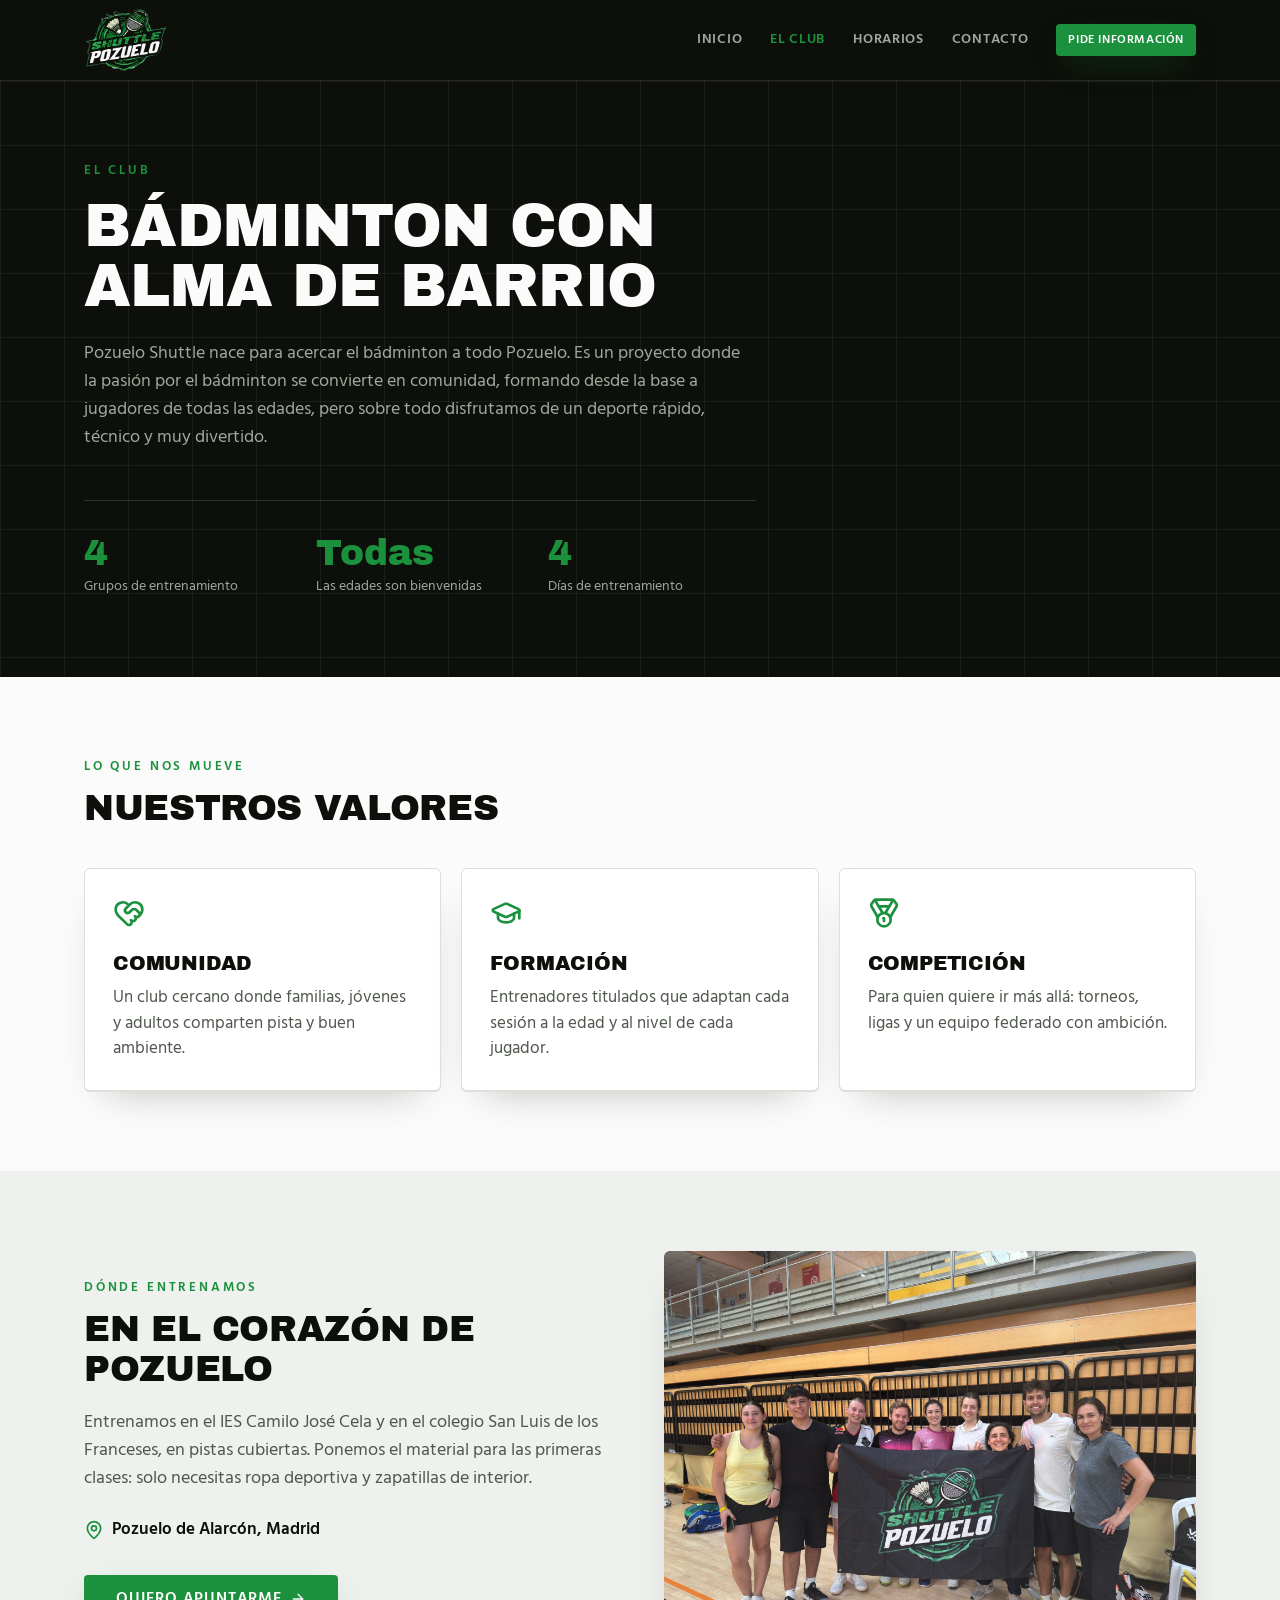
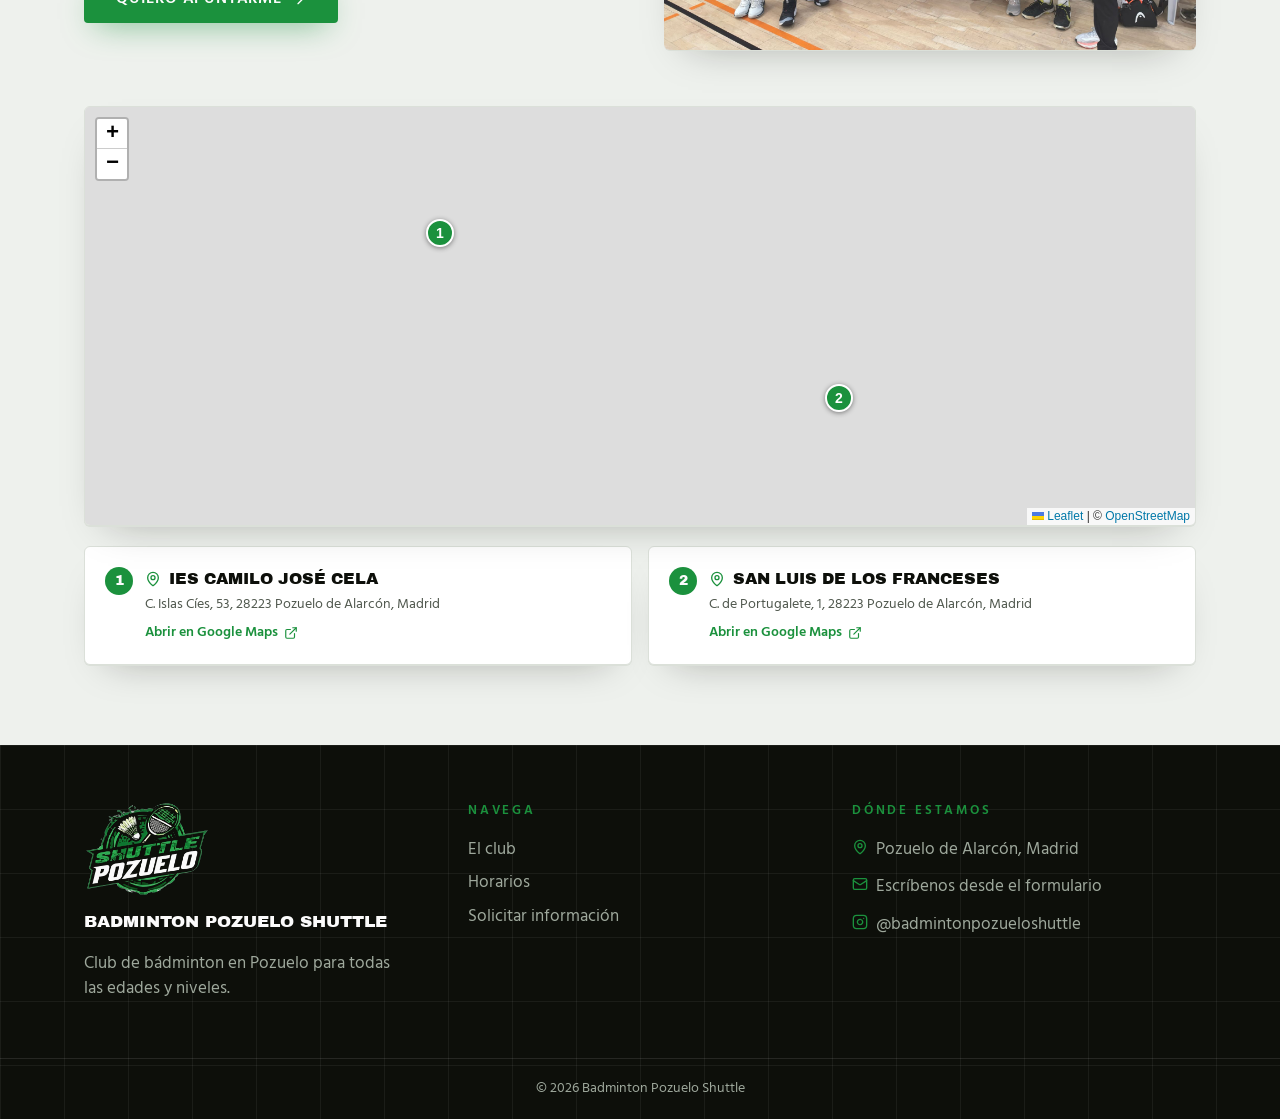
==== commit 71643dd1: "Recupera el título 'Bádminton con alma de barrio' en la página El club" ====
--- a/docs/club.html
+++ b/docs/club.html
@@ -1,5 +1,5 @@
 <!DOCTYPE html>
-<html lang="es"><head><meta charset="utf-8"><meta name="viewport" content="width=device-width, initial-scale=1"><link rel="preload" as="image" href="assets/logo-shuttle-pozuelo.png"><link rel="stylesheet" href="https://fonts.googleapis.com/css2?family=Archivo+Black&amp;family=Hind:wght@400;500;600;700&amp;display=swap" data-precedence="default"><title>El club · Badminton Pozuelo Shuttle</title><meta name="description" content="Conoce Badminton Pozuelo Shuttle: nuestra historia, valores, entrenadores y dónde entrenamos en Pozuelo de Alarcón."><meta property="og:title" content="El club · Badminton Pozuelo Shuttle"><meta property="og:description" content="Historia, valores y equipo técnico del club de bádminton de Pozuelo."><meta property="og:type" content="website"><meta name="twitter:card" content="summary_large_image"><link rel="icon" type="image/png" href="favicon.png"><link rel="preconnect" href="https://fonts.googleapis.com"><link rel="preconnect" href="https://fonts.gstatic.com" crossorigin="anonymous"><link rel="stylesheet" href="styles.css"></head><body><div class="flex min-h-screen flex-col"><header class="sticky top-0 z-40 border-b border-ink-foreground/10 bg-ink text-ink-foreground"><div class="mx-auto flex h-20 max-w-6xl items-center justify-between px-5"><a class="flex items-center gap-2.5" href="index.html"><img src="assets/logo-shuttle-pozuelo.png" alt="Logo de Badminton Pozuelo Shuttle" width="480" height="366" class="h-16 w-auto mix-blend-lighten"><span class="sr-only">Badminton Pozuelo Shuttle</span></a><nav class="hidden items-center gap-1 md:flex"><a class="rounded-md px-3 py-2 text-sm font-semibold uppercase tracking-wider text-ink-muted transition-colors hover:text-ink-foreground data-[status=active]:text-primary" href="index.html">Inicio</a><a class="rounded-md px-3 py-2 text-sm font-semibold uppercase tracking-wider text-ink-muted transition-colors hover:text-ink-foreground data-[status=active]:text-primary active" href="club.html" data-status="active" aria-current="page">El club</a><a class="rounded-md px-3 py-2 text-sm font-semibold uppercase tracking-wider text-ink-muted transition-colors hover:text-ink-foreground data-[status=active]:text-primary" href="horarios.html">Horarios</a><a class="rounded-md px-3 py-2 text-sm font-semibold uppercase tracking-wider text-ink-muted transition-colors hover:text-ink-foreground data-[status=active]:text-primary" href="contacto.html">Contacto</a><a class="inline-flex items-center justify-center gap-2 whitespace-nowrap cursor-pointer focus-visible:outline-none focus-visible:ring-1 focus-visible:ring-ring disabled:pointer-events-none disabled:opacity-50 disabled:cursor-not-allowed [&amp;_svg]:pointer-events-none [&amp;_svg]:size-4 [&amp;_svg]:shrink-0 bg-primary text-primary-foreground font-semibold uppercase tracking-wider shadow-glow hover:bg-primary/90 hover:-translate-y-0.5 transition-all h-8 rounded-md px-3 text-xs ml-3" href="contacto.html">Pide información</a></nav><button type="button" id="menu-toggle" class="p-2 md:hidden" aria-label="Abrir menú"><svg xmlns="http://www.w3.org/2000/svg" width="24" height="24" viewBox="0 0 24 24" fill="none" stroke="currentColor" stroke-width="2" stroke-linecap="round" stroke-linejoin="round" class="lucide lucide-menu h-6 w-6" aria-hidden="true"><path d="M4 5h16"></path><path d="M4 12h16"></path><path d="M4 19h16"></path></svg></button></div><nav id="mobile-nav" hidden class="border-t border-ink-foreground/10 px-5 pb-5 md:hidden"><a class="block border-b border-ink-foreground/10 py-3 font-display text-lg uppercase data-[status=active]:text-primary" href="index.html">Inicio</a><a class="block border-b border-ink-foreground/10 py-3 font-display text-lg uppercase data-[status=active]:text-primary" href="club.html" data-status="active">El club</a><a class="block border-b border-ink-foreground/10 py-3 font-display text-lg uppercase data-[status=active]:text-primary" href="horarios.html">Horarios</a><a class="block border-b border-ink-foreground/10 py-3 font-display text-lg uppercase data-[status=active]:text-primary" href="contacto.html">Contacto</a></nav></header><main class="flex-1"><!--$--><section class="court-lines bg-ink text-ink-foreground"><div class="mx-auto max-w-6xl px-5 py-20"><p class="eyebrow text-primary">El club</p><p class="mt-4 max-w-2xl text-lg text-ink-muted">Pozuelo Shuttle nace para acercar el bádminton a todo Pozuelo. Es un proyecto donde la pasión por el bádminton se convierte en comunidad, formando desde la base a jugadores de todas las edades, pero sobre todo disfrutamos de un deporte rápido, técnico y muy divertido.</p><dl class="mt-12 grid max-w-2xl grid-cols-3 gap-6 border-t border-ink-foreground/15 pt-8"><div><dt class="font-display text-4xl text-primary">4</dt><dd class="mt-1 text-sm text-ink-muted">Grupos de entrenamiento</dd></div><div><dt class="font-display text-4xl text-primary">Todas</dt><dd class="mt-1 text-sm text-ink-muted">Las edades son bienvenidas</dd></div><div><dt class="font-display text-4xl text-primary">4</dt><dd class="mt-1 text-sm text-ink-muted">Días de entrenamiento</dd></div></dl></div></section><section class="mx-auto max-w-6xl px-5 py-20"><p class="eyebrow text-primary">Lo que nos mueve</p><h2 class="mt-3 text-4xl">Nuestros valores</h2><div class="mt-10 grid gap-5 md:grid-cols-3"><article class="rounded-lg border bg-card p-7 shadow-card"><svg xmlns="http://www.w3.org/2000/svg" width="24" height="24" viewBox="0 0 24 24" fill="none" stroke="currentColor" stroke-width="2" stroke-linecap="round" stroke-linejoin="round" class="lucide lucide-heart-handshake h-8 w-8 text-primary" aria-hidden="true"><path d="M19.414 14.414C21 12.828 22 11.5 22 9.5a5.5 5.5 0 0 0-9.591-3.676.6.6 0 0 1-.818.001A5.5 5.5 0 0 0 2 9.5c0 2.3 1.5 4 3 5.5l5.535 5.362a2 2 0 0 0 2.879.052 2.12 2.12 0 0 0-.004-3 2.124 2.124 0 1 0 3-3 2.124 2.124 0 0 0 3.004 0 2 2 0 0 0 0-2.828l-1.881-1.882a2.41 2.41 0 0 0-3.409 0l-1.71 1.71a2 2 0 0 1-2.828 0 2 2 0 0 1 0-2.828l2.823-2.762"></path></svg><h3 class="mt-5 text-xl">Comunidad</h3><p class="mt-2 text-muted-foreground">Un club cercano donde familias, jóvenes y adultos comparten pista y buen ambiente.</p></article><article class="rounded-lg border bg-card p-7 shadow-card"><svg xmlns="http://www.w3.org/2000/svg" width="24" height="24" viewBox="0 0 24 24" fill="none" stroke="currentColor" stroke-width="2" stroke-linecap="round" stroke-linejoin="round" class="lucide lucide-graduation-cap h-8 w-8 text-primary" aria-hidden="true"><path d="M21.42 10.922a1 1 0 0 0-.019-1.838L12.83 5.18a2 2 0 0 0-1.66 0L2.6 9.08a1 1 0 0 0 0 1.832l8.57 3.908a2 2 0 0 0 1.66 0z"></path><path d="M22 10v6"></path><path d="M6 12.5V16a6 3 0 0 0 12 0v-3.5"></path></svg><h3 class="mt-5 text-xl">Formación</h3><p class="mt-2 text-muted-foreground">Entrenadores titulados que adaptan cada sesión a la edad y al nivel de cada jugador.</p></article><article class="rounded-lg border bg-card p-7 shadow-card"><svg xmlns="http://www.w3.org/2000/svg" width="24" height="24" viewBox="0 0 24 24" fill="none" stroke="currentColor" stroke-width="2" stroke-linecap="round" stroke-linejoin="round" class="lucide lucide-medal h-8 w-8 text-primary" aria-hidden="true"><path d="M7.21 15 2.66 7.14a2 2 0 0 1 .13-2.2L4.4 2.8A2 2 0 0 1 6 2h12a2 2 0 0 1 1.6.8l1.6 2.14a2 2 0 0 1 .14 2.2L16.79 15"></path><path d="M11 12 5.12 2.2"></path><path d="m13 12 5.88-9.8"></path><path d="M8 7h8"></path><circle cx="12" cy="17" r="5"></circle><path d="M12 18v-2h-.5"></path></svg><h3 class="mt-5 text-xl">Competición</h3><p class="mt-2 text-muted-foreground">Para quien quiere ir más allá: torneos, ligas y un equipo federado con ambición.</p></article></div></section><section class="bg-muted"><div class="mx-auto max-w-6xl px-5 py-20"><div class="grid items-center gap-12 md:grid-cols-2"><div><p class="eyebrow text-primary">Dónde entrenamos</p><h2 class="mt-3 text-4xl">En el corazón de Pozuelo</h2><p class="mt-5 text-lg text-muted-foreground">Entrenamos en el IES Camilo José Cela y en el colegio San Luis de los Franceses, en pistas cubiertas. Ponemos el material para las primeras clases: solo necesitas ropa deportiva y zapatillas de interior.</p><p class="mt-6 flex items-center gap-2 font-semibold"><svg xmlns="http://www.w3.org/2000/svg" width="24" height="24" viewBox="0 0 24 24" fill="none" stroke="currentColor" stroke-width="2" stroke-linecap="round" stroke-linejoin="round" class="lucide lucide-map-pin h-5 w-5 text-primary" aria-hidden="true"><path d="M20 10c0 4.993-5.539 10.193-7.399 11.799a1 1 0 0 1-1.202 0C9.539 20.193 4 14.993 4 10a8 8 0 0 1 16 0"></path><circle cx="12" cy="10" r="3"></circle></svg> <!-- -->Pozuelo de Alarcón, Madrid</p><a class="inline-flex items-center justify-center gap-2 whitespace-nowrap cursor-pointer focus-visible:outline-none focus-visible:ring-1 focus-visible:ring-ring disabled:pointer-events-none disabled:opacity-50 disabled:cursor-not-allowed [&amp;_svg]:pointer-events-none [&amp;_svg]:size-4 [&amp;_svg]:shrink-0 bg-primary text-primary-foreground font-semibold uppercase tracking-wider shadow-glow hover:bg-primary/90 hover:-translate-y-0.5 transition-all h-12 rounded-md px-8 text-base mt-8" href="contacto.html">Quiero apuntarme <svg xmlns="http://www.w3.org/2000/svg" width="24" height="24" viewBox="0 0 24 24" fill="none" stroke="currentColor" stroke-width="2" stroke-linecap="round" stroke-linejoin="round" class="lucide lucide-arrow-right" aria-hidden="true"><path d="M5 12h14"></path><path d="m12 5 7 7-7 7"></path></svg></a></div><img src="assets/equipo-shuttle-pozuelo.jpg" alt="Jugadores del club posando con la bandera de Shuttle Pozuelo" width="1920" height="1440" loading="lazy" class="aspect-[4/3] w-full rounded-lg object-cover shadow-card"></div><div class="mt-14"><div><div class="relative h-[340px] w-full overflow-hidden rounded-lg border bg-muted shadow-card sm:h-[420px]"><div data-venues-one-map="" style="height:100%;width:100%"></div></div><ul class="mt-5 grid gap-4 sm:grid-cols-2"><li><a data-venue-link="true" href="https://www.google.com/maps/search/?api=1&amp;query=40.4391176%2C-3.8196698&amp;query_place_id=ChIJXeAq6nmGQQ0RC-QsRlOMho0" target="_blank" rel="noopener noreferrer" class="flex h-full items-start gap-3 rounded-lg border bg-card p-5 shadow-card transition hover:-translate-y-0.5 hover:border-primary"><span class="flex h-7 w-7 shrink-0 items-center justify-center rounded-full bg-primary font-display text-sm text-primary-foreground">1</span><span class="min-w-0"><span class="flex items-center gap-2"><svg xmlns="http://www.w3.org/2000/svg" width="24" height="24" viewBox="0 0 24 24" fill="none" stroke="currentColor" stroke-width="2" stroke-linecap="round" stroke-linejoin="round" class="lucide lucide-map-pin h-4 w-4 shrink-0 text-primary" aria-hidden="true"><path d="M20 10c0 4.993-5.539 10.193-7.399 11.799a1 1 0 0 1-1.202 0C9.539 20.193 4 14.993 4 10a8 8 0 0 1 16 0"></path><circle cx="12" cy="10" r="3"></circle></svg><span data-venue-name="true" class="font-display text-base uppercase">IES Camilo José Cela</span></span><span class="mt-1 block text-sm text-muted-foreground">C. Islas Cíes, 53, 28223 Pozuelo de Alarcón, Madrid</span><span class="mt-2 inline-flex items-center gap-1.5 text-sm font-semibold text-primary">Abrir en Google Maps <svg xmlns="http://www.w3.org/2000/svg" width="24" height="24" viewBox="0 0 24 24" fill="none" stroke="currentColor" stroke-width="2" stroke-linecap="round" stroke-linejoin="round" class="lucide lucide-external-link h-3.5 w-3.5" aria-hidden="true"><path d="M15 3h6v6"></path><path d="M10 14 21 3"></path><path d="M18 13v6a2 2 0 0 1-2 2H5a2 2 0 0 1-2-2V8a2 2 0 0 1 2-2h6"></path></svg></span></span></a></li><li><a data-venue-link="true" href="https://www.google.com/maps/search/?api=1&amp;query=40.4364338%2C-3.8111148&amp;query_place_id=ChIJzWLe7m6GQQ0RJsxyR3tiLF8" target="_blank" rel="noopener noreferrer" class="flex h-full items-start gap-3 rounded-lg border bg-card p-5 shadow-card transition hover:-translate-y-0.5 hover:border-primary"><span class="flex h-7 w-7 shrink-0 items-center justify-center rounded-full bg-primary font-display text-sm text-primary-foreground">2</span><span class="min-w-0"><span class="flex items-center gap-2"><svg xmlns="http://www.w3.org/2000/svg" width="24" height="24" viewBox="0 0 24 24" fill="none" stroke="currentColor" stroke-width="2" stroke-linecap="round" stroke-linejoin="round" class="lucide lucide-map-pin h-4 w-4 shrink-0 text-primary" aria-hidden="true"><path d="M20 10c0 4.993-5.539 10.193-7.399 11.799a1 1 0 0 1-1.202 0C9.539 20.193 4 14.993 4 10a8 8 0 0 1 16 0"></path><circle cx="12" cy="10" r="3"></circle></svg><span data-venue-name="true" class="font-display text-base uppercase">San Luis de los Franceses</span></span><span class="mt-1 block text-sm text-muted-foreground">C. de Portugalete, 1, 28223 Pozuelo de Alarcón, Madrid</span><span class="mt-2 inline-flex items-center gap-1.5 text-sm font-semibold text-primary">Abrir en Google Maps <svg xmlns="http://www.w3.org/2000/svg" width="24" height="24" viewBox="0 0 24 24" fill="none" stroke="currentColor" stroke-width="2" stroke-linecap="round" stroke-linejoin="round" class="lucide lucide-external-link h-3.5 w-3.5" aria-hidden="true"><path d="M15 3h6v6"></path><path d="M10 14 21 3"></path><path d="M18 13v6a2 2 0 0 1-2 2H5a2 2 0 0 1-2-2V8a2 2 0 0 1 2-2h6"></path></svg></span></span></a></li></ul></div></div></div></section><!--/$--></main><footer class="court-lines bg-ink text-ink-foreground"><div class="mx-auto grid max-w-6xl gap-10 px-5 py-14 md:grid-cols-3"><div><img src="assets/logo-shuttle-pozuelo.png" alt="Logo de Badminton Pozuelo Shuttle" width="480" height="366" loading="lazy" class="h-24 w-auto mix-blend-lighten"><p class="mt-3 font-display uppercase">Badminton Pozuelo Shuttle</p><p class="mt-4 max-w-xs text-ink-muted">Club de bádminton en Pozuelo para todas las edades y niveles.</p></div><div><p class="eyebrow text-primary">Navega</p><ul class="mt-4 space-y-2 text-ink-muted"><li><a class="hover:text-ink-foreground active" href="club.html" data-status="active" aria-current="page">El club</a></li><li><a class="hover:text-ink-foreground" href="horarios.html">Horarios</a></li><li><a class="hover:text-ink-foreground" href="contacto.html">Solicitar información</a></li></ul></div><div><p class="eyebrow text-primary">Dónde estamos</p><ul class="mt-4 space-y-3 text-ink-muted"><li class="flex gap-2"><svg xmlns="http://www.w3.org/2000/svg" width="24" height="24" viewBox="0 0 24 24" fill="none" stroke="currentColor" stroke-width="2" stroke-linecap="round" stroke-linejoin="round" class="lucide lucide-map-pin mt-0.5 h-4 w-4 shrink-0 text-primary" aria-hidden="true"><path d="M20 10c0 4.993-5.539 10.193-7.399 11.799a1 1 0 0 1-1.202 0C9.539 20.193 4 14.993 4 10a8 8 0 0 1 16 0"></path><circle cx="12" cy="10" r="3"></circle></svg>Pozuelo de Alarcón, Madrid</li><li class="flex gap-2"><svg xmlns="http://www.w3.org/2000/svg" width="24" height="24" viewBox="0 0 24 24" fill="none" stroke="currentColor" stroke-width="2" stroke-linecap="round" stroke-linejoin="round" class="lucide lucide-mail mt-0.5 h-4 w-4 shrink-0 text-primary" aria-hidden="true"><path d="m22 7-8.991 5.727a2 2 0 0 1-2.009 0L2 7"></path><rect x="2" y="4" width="20" height="16" rx="2"></rect></svg><a class="hover:text-ink-foreground" href="contacto.html">Escríbenos desde el formulario</a></li><li class="flex gap-2"><svg xmlns="http://www.w3.org/2000/svg" width="24" height="24" viewBox="0 0 24 24" fill="none" stroke="currentColor" stroke-width="2" stroke-linecap="round" stroke-linejoin="round" class="lucide lucide-instagram mt-0.5 h-4 w-4 shrink-0 text-primary" aria-hidden="true"><rect width="20" height="20" x="2" y="2" rx="5" ry="5"></rect><path d="M16 11.37A4 4 0 1 1 12.63 8 4 4 0 0 1 16 11.37z"></path><line x1="17.5" x2="17.51" y1="6.5" y2="6.5"></line></svg><a href="https://www.instagram.com/badmintonpozueloshuttle" target="_blank" rel="noopener noreferrer" class="hover:text-ink-foreground">@badmintonpozueloshuttle</a></li></ul></div></div><div class="border-t border-ink-foreground/10 py-5 text-center text-sm text-ink-muted">© <!-- -->2026<!-- --> <!-- -->Badminton Pozuelo Shuttle</div></footer></div><div style="position: absolute; left: 0px; top: -2px; height: 1px; overflow: hidden; visibility: hidden; width: 1px;"><span style="position: absolute; font-size: 300px; width: auto; height: auto; margin: 0px; padding: 0px; font-family: Roboto, Arial, sans-serif;">BESbswy</span></div>
+<html lang="es"><head><meta charset="utf-8"><meta name="viewport" content="width=device-width, initial-scale=1"><link rel="preload" as="image" href="assets/logo-shuttle-pozuelo.png"><link rel="stylesheet" href="https://fonts.googleapis.com/css2?family=Archivo+Black&amp;family=Hind:wght@400;500;600;700&amp;display=swap" data-precedence="default"><title>El club · Badminton Pozuelo Shuttle</title><meta name="description" content="Conoce Badminton Pozuelo Shuttle: nuestra historia, valores, entrenadores y dónde entrenamos en Pozuelo de Alarcón."><meta property="og:title" content="El club · Badminton Pozuelo Shuttle"><meta property="og:description" content="Historia, valores y equipo técnico del club de bádminton de Pozuelo."><meta property="og:type" content="website"><meta name="twitter:card" content="summary_large_image"><link rel="icon" type="image/png" href="favicon.png"><link rel="preconnect" href="https://fonts.googleapis.com"><link rel="preconnect" href="https://fonts.gstatic.com" crossorigin="anonymous"><link rel="stylesheet" href="styles.css"></head><body><div class="flex min-h-screen flex-col"><header class="sticky top-0 z-40 border-b border-ink-foreground/10 bg-ink text-ink-foreground"><div class="mx-auto flex h-20 max-w-6xl items-center justify-between px-5"><a class="flex items-center gap-2.5" href="index.html"><img src="assets/logo-shuttle-pozuelo.png" alt="Logo de Badminton Pozuelo Shuttle" width="480" height="366" class="h-16 w-auto mix-blend-lighten"><span class="sr-only">Badminton Pozuelo Shuttle</span></a><nav class="hidden items-center gap-1 md:flex"><a class="rounded-md px-3 py-2 text-sm font-semibold uppercase tracking-wider text-ink-muted transition-colors hover:text-ink-foreground data-[status=active]:text-primary" href="index.html">Inicio</a><a class="rounded-md px-3 py-2 text-sm font-semibold uppercase tracking-wider text-ink-muted transition-colors hover:text-ink-foreground data-[status=active]:text-primary active" href="club.html" data-status="active" aria-current="page">El club</a><a class="rounded-md px-3 py-2 text-sm font-semibold uppercase tracking-wider text-ink-muted transition-colors hover:text-ink-foreground data-[status=active]:text-primary" href="horarios.html">Horarios</a><a class="rounded-md px-3 py-2 text-sm font-semibold uppercase tracking-wider text-ink-muted transition-colors hover:text-ink-foreground data-[status=active]:text-primary" href="contacto.html">Contacto</a><a class="inline-flex items-center justify-center gap-2 whitespace-nowrap cursor-pointer focus-visible:outline-none focus-visible:ring-1 focus-visible:ring-ring disabled:pointer-events-none disabled:opacity-50 disabled:cursor-not-allowed [&amp;_svg]:pointer-events-none [&amp;_svg]:size-4 [&amp;_svg]:shrink-0 bg-primary text-primary-foreground font-semibold uppercase tracking-wider shadow-glow hover:bg-primary/90 hover:-translate-y-0.5 transition-all h-8 rounded-md px-3 text-xs ml-3" href="contacto.html">Pide información</a></nav><button type="button" id="menu-toggle" class="p-2 md:hidden" aria-label="Abrir menú"><svg xmlns="http://www.w3.org/2000/svg" width="24" height="24" viewBox="0 0 24 24" fill="none" stroke="currentColor" stroke-width="2" stroke-linecap="round" stroke-linejoin="round" class="lucide lucide-menu h-6 w-6" aria-hidden="true"><path d="M4 5h16"></path><path d="M4 12h16"></path><path d="M4 19h16"></path></svg></button></div><nav id="mobile-nav" hidden class="border-t border-ink-foreground/10 px-5 pb-5 md:hidden"><a class="block border-b border-ink-foreground/10 py-3 font-display text-lg uppercase data-[status=active]:text-primary" href="index.html">Inicio</a><a class="block border-b border-ink-foreground/10 py-3 font-display text-lg uppercase data-[status=active]:text-primary" href="club.html" data-status="active">El club</a><a class="block border-b border-ink-foreground/10 py-3 font-display text-lg uppercase data-[status=active]:text-primary" href="horarios.html">Horarios</a><a class="block border-b border-ink-foreground/10 py-3 font-display text-lg uppercase data-[status=active]:text-primary" href="contacto.html">Contacto</a></nav></header><main class="flex-1"><!--$--><section class="court-lines bg-ink text-ink-foreground"><div class="mx-auto max-w-6xl px-5 py-20"><p class="eyebrow text-primary">El club</p><h1 class="mt-4 max-w-3xl text-4xl sm:text-6xl">Bádminton con alma de barrio</h1><p class="mt-6 max-w-2xl text-lg text-ink-muted">Pozuelo Shuttle nace para acercar el bádminton a todo Pozuelo. Es un proyecto donde la pasión por el bádminton se convierte en comunidad, formando desde la base a jugadores de todas las edades, pero sobre todo disfrutamos de un deporte rápido, técnico y muy divertido.</p><dl class="mt-12 grid max-w-2xl grid-cols-3 gap-6 border-t border-ink-foreground/15 pt-8"><div><dt class="font-display text-4xl text-primary">4</dt><dd class="mt-1 text-sm text-ink-muted">Grupos de entrenamiento</dd></div><div><dt class="font-display text-4xl text-primary">Todas</dt><dd class="mt-1 text-sm text-ink-muted">Las edades son bienvenidas</dd></div><div><dt class="font-display text-4xl text-primary">4</dt><dd class="mt-1 text-sm text-ink-muted">Días de entrenamiento</dd></div></dl></div></section><section class="mx-auto max-w-6xl px-5 py-20"><p class="eyebrow text-primary">Lo que nos mueve</p><h2 class="mt-3 text-4xl">Nuestros valores</h2><div class="mt-10 grid gap-5 md:grid-cols-3"><article class="rounded-lg border bg-card p-7 shadow-card"><svg xmlns="http://www.w3.org/2000/svg" width="24" height="24" viewBox="0 0 24 24" fill="none" stroke="currentColor" stroke-width="2" stroke-linecap="round" stroke-linejoin="round" class="lucide lucide-heart-handshake h-8 w-8 text-primary" aria-hidden="true"><path d="M19.414 14.414C21 12.828 22 11.5 22 9.5a5.5 5.5 0 0 0-9.591-3.676.6.6 0 0 1-.818.001A5.5 5.5 0 0 0 2 9.5c0 2.3 1.5 4 3 5.5l5.535 5.362a2 2 0 0 0 2.879.052 2.12 2.12 0 0 0-.004-3 2.124 2.124 0 1 0 3-3 2.124 2.124 0 0 0 3.004 0 2 2 0 0 0 0-2.828l-1.881-1.882a2.41 2.41 0 0 0-3.409 0l-1.71 1.71a2 2 0 0 1-2.828 0 2 2 0 0 1 0-2.828l2.823-2.762"></path></svg><h3 class="mt-5 text-xl">Comunidad</h3><p class="mt-2 text-muted-foreground">Un club cercano donde familias, jóvenes y adultos comparten pista y buen ambiente.</p></article><article class="rounded-lg border bg-card p-7 shadow-card"><svg xmlns="http://www.w3.org/2000/svg" width="24" height="24" viewBox="0 0 24 24" fill="none" stroke="currentColor" stroke-width="2" stroke-linecap="round" stroke-linejoin="round" class="lucide lucide-graduation-cap h-8 w-8 text-primary" aria-hidden="true"><path d="M21.42 10.922a1 1 0 0 0-.019-1.838L12.83 5.18a2 2 0 0 0-1.66 0L2.6 9.08a1 1 0 0 0 0 1.832l8.57 3.908a2 2 0 0 0 1.66 0z"></path><path d="M22 10v6"></path><path d="M6 12.5V16a6 3 0 0 0 12 0v-3.5"></path></svg><h3 class="mt-5 text-xl">Formación</h3><p class="mt-2 text-muted-foreground">Entrenadores titulados que adaptan cada sesión a la edad y al nivel de cada jugador.</p></article><article class="rounded-lg border bg-card p-7 shadow-card"><svg xmlns="http://www.w3.org/2000/svg" width="24" height="24" viewBox="0 0 24 24" fill="none" stroke="currentColor" stroke-width="2" stroke-linecap="round" stroke-linejoin="round" class="lucide lucide-medal h-8 w-8 text-primary" aria-hidden="true"><path d="M7.21 15 2.66 7.14a2 2 0 0 1 .13-2.2L4.4 2.8A2 2 0 0 1 6 2h12a2 2 0 0 1 1.6.8l1.6 2.14a2 2 0 0 1 .14 2.2L16.79 15"></path><path d="M11 12 5.12 2.2"></path><path d="m13 12 5.88-9.8"></path><path d="M8 7h8"></path><circle cx="12" cy="17" r="5"></circle><path d="M12 18v-2h-.5"></path></svg><h3 class="mt-5 text-xl">Competición</h3><p class="mt-2 text-muted-foreground">Para quien quiere ir más allá: torneos, ligas y un equipo federado con ambición.</p></article></div></section><section class="bg-muted"><div class="mx-auto max-w-6xl px-5 py-20"><div class="grid items-center gap-12 md:grid-cols-2"><div><p class="eyebrow text-primary">Dónde entrenamos</p><h2 class="mt-3 text-4xl">En el corazón de Pozuelo</h2><p class="mt-5 text-lg text-muted-foreground">Entrenamos en el IES Camilo José Cela y en el colegio San Luis de los Franceses, en pistas cubiertas. Ponemos el material para las primeras clases: solo necesitas ropa deportiva y zapatillas de interior.</p><p class="mt-6 flex items-center gap-2 font-semibold"><svg xmlns="http://www.w3.org/2000/svg" width="24" height="24" viewBox="0 0 24 24" fill="none" stroke="currentColor" stroke-width="2" stroke-linecap="round" stroke-linejoin="round" class="lucide lucide-map-pin h-5 w-5 text-primary" aria-hidden="true"><path d="M20 10c0 4.993-5.539 10.193-7.399 11.799a1 1 0 0 1-1.202 0C9.539 20.193 4 14.993 4 10a8 8 0 0 1 16 0"></path><circle cx="12" cy="10" r="3"></circle></svg> <!-- -->Pozuelo de Alarcón, Madrid</p><a class="inline-flex items-center justify-center gap-2 whitespace-nowrap cursor-pointer focus-visible:outline-none focus-visible:ring-1 focus-visible:ring-ring disabled:pointer-events-none disabled:opacity-50 disabled:cursor-not-allowed [&amp;_svg]:pointer-events-none [&amp;_svg]:size-4 [&amp;_svg]:shrink-0 bg-primary text-primary-foreground font-semibold uppercase tracking-wider shadow-glow hover:bg-primary/90 hover:-translate-y-0.5 transition-all h-12 rounded-md px-8 text-base mt-8" href="contacto.html">Quiero apuntarme <svg xmlns="http://www.w3.org/2000/svg" width="24" height="24" viewBox="0 0 24 24" fill="none" stroke="currentColor" stroke-width="2" stroke-linecap="round" stroke-linejoin="round" class="lucide lucide-arrow-right" aria-hidden="true"><path d="M5 12h14"></path><path d="m12 5 7 7-7 7"></path></svg></a></div><img src="assets/equipo-shuttle-pozuelo.jpg" alt="Jugadores del club posando con la bandera de Shuttle Pozuelo" width="1920" height="1440" loading="lazy" class="aspect-[4/3] w-full rounded-lg object-cover shadow-card"></div><div class="mt-14"><div><div class="relative h-[340px] w-full overflow-hidden rounded-lg border bg-muted shadow-card sm:h-[420px]"><div data-venues-one-map="" style="height:100%;width:100%"></div></div><ul class="mt-5 grid gap-4 sm:grid-cols-2"><li><a data-venue-link="true" href="https://www.google.com/maps/search/?api=1&amp;query=40.4391176%2C-3.8196698&amp;query_place_id=ChIJXeAq6nmGQQ0RC-QsRlOMho0" target="_blank" rel="noopener noreferrer" class="flex h-full items-start gap-3 rounded-lg border bg-card p-5 shadow-card transition hover:-translate-y-0.5 hover:border-primary"><span class="flex h-7 w-7 shrink-0 items-center justify-center rounded-full bg-primary font-display text-sm text-primary-foreground">1</span><span class="min-w-0"><span class="flex items-center gap-2"><svg xmlns="http://www.w3.org/2000/svg" width="24" height="24" viewBox="0 0 24 24" fill="none" stroke="currentColor" stroke-width="2" stroke-linecap="round" stroke-linejoin="round" class="lucide lucide-map-pin h-4 w-4 shrink-0 text-primary" aria-hidden="true"><path d="M20 10c0 4.993-5.539 10.193-7.399 11.799a1 1 0 0 1-1.202 0C9.539 20.193 4 14.993 4 10a8 8 0 0 1 16 0"></path><circle cx="12" cy="10" r="3"></circle></svg><span data-venue-name="true" class="font-display text-base uppercase">IES Camilo José Cela</span></span><span class="mt-1 block text-sm text-muted-foreground">C. Islas Cíes, 53, 28223 Pozuelo de Alarcón, Madrid</span><span class="mt-2 inline-flex items-center gap-1.5 text-sm font-semibold text-primary">Abrir en Google Maps <svg xmlns="http://www.w3.org/2000/svg" width="24" height="24" viewBox="0 0 24 24" fill="none" stroke="currentColor" stroke-width="2" stroke-linecap="round" stroke-linejoin="round" class="lucide lucide-external-link h-3.5 w-3.5" aria-hidden="true"><path d="M15 3h6v6"></path><path d="M10 14 21 3"></path><path d="M18 13v6a2 2 0 0 1-2 2H5a2 2 0 0 1-2-2V8a2 2 0 0 1 2-2h6"></path></svg></span></span></a></li><li><a data-venue-link="true" href="https://www.google.com/maps/search/?api=1&amp;query=40.4364338%2C-3.8111148&amp;query_place_id=ChIJzWLe7m6GQQ0RJsxyR3tiLF8" target="_blank" rel="noopener noreferrer" class="flex h-full items-start gap-3 rounded-lg border bg-card p-5 shadow-card transition hover:-translate-y-0.5 hover:border-primary"><span class="flex h-7 w-7 shrink-0 items-center justify-center rounded-full bg-primary font-display text-sm text-primary-foreground">2</span><span class="min-w-0"><span class="flex items-center gap-2"><svg xmlns="http://www.w3.org/2000/svg" width="24" height="24" viewBox="0 0 24 24" fill="none" stroke="currentColor" stroke-width="2" stroke-linecap="round" stroke-linejoin="round" class="lucide lucide-map-pin h-4 w-4 shrink-0 text-primary" aria-hidden="true"><path d="M20 10c0 4.993-5.539 10.193-7.399 11.799a1 1 0 0 1-1.202 0C9.539 20.193 4 14.993 4 10a8 8 0 0 1 16 0"></path><circle cx="12" cy="10" r="3"></circle></svg><span data-venue-name="true" class="font-display text-base uppercase">San Luis de los Franceses</span></span><span class="mt-1 block text-sm text-muted-foreground">C. de Portugalete, 1, 28223 Pozuelo de Alarcón, Madrid</span><span class="mt-2 inline-flex items-center gap-1.5 text-sm font-semibold text-primary">Abrir en Google Maps <svg xmlns="http://www.w3.org/2000/svg" width="24" height="24" viewBox="0 0 24 24" fill="none" stroke="currentColor" stroke-width="2" stroke-linecap="round" stroke-linejoin="round" class="lucide lucide-external-link h-3.5 w-3.5" aria-hidden="true"><path d="M15 3h6v6"></path><path d="M10 14 21 3"></path><path d="M18 13v6a2 2 0 0 1-2 2H5a2 2 0 0 1-2-2V8a2 2 0 0 1 2-2h6"></path></svg></span></span></a></li></ul></div></div></div></section><!--/$--></main><footer class="court-lines bg-ink text-ink-foreground"><div class="mx-auto grid max-w-6xl gap-10 px-5 py-14 md:grid-cols-3"><div><img src="assets/logo-shuttle-pozuelo.png" alt="Logo de Badminton Pozuelo Shuttle" width="480" height="366" loading="lazy" class="h-24 w-auto mix-blend-lighten"><p class="mt-3 font-display uppercase">Badminton Pozuelo Shuttle</p><p class="mt-4 max-w-xs text-ink-muted">Club de bádminton en Pozuelo para todas las edades y niveles.</p></div><div><p class="eyebrow text-primary">Navega</p><ul class="mt-4 space-y-2 text-ink-muted"><li><a class="hover:text-ink-foreground active" href="club.html" data-status="active" aria-current="page">El club</a></li><li><a class="hover:text-ink-foreground" href="horarios.html">Horarios</a></li><li><a class="hover:text-ink-foreground" href="contacto.html">Solicitar información</a></li></ul></div><div><p class="eyebrow text-primary">Dónde estamos</p><ul class="mt-4 space-y-3 text-ink-muted"><li class="flex gap-2"><svg xmlns="http://www.w3.org/2000/svg" width="24" height="24" viewBox="0 0 24 24" fill="none" stroke="currentColor" stroke-width="2" stroke-linecap="round" stroke-linejoin="round" class="lucide lucide-map-pin mt-0.5 h-4 w-4 shrink-0 text-primary" aria-hidden="true"><path d="M20 10c0 4.993-5.539 10.193-7.399 11.799a1 1 0 0 1-1.202 0C9.539 20.193 4 14.993 4 10a8 8 0 0 1 16 0"></path><circle cx="12" cy="10" r="3"></circle></svg>Pozuelo de Alarcón, Madrid</li><li class="flex gap-2"><svg xmlns="http://www.w3.org/2000/svg" width="24" height="24" viewBox="0 0 24 24" fill="none" stroke="currentColor" stroke-width="2" stroke-linecap="round" stroke-linejoin="round" class="lucide lucide-mail mt-0.5 h-4 w-4 shrink-0 text-primary" aria-hidden="true"><path d="m22 7-8.991 5.727a2 2 0 0 1-2.009 0L2 7"></path><rect x="2" y="4" width="20" height="16" rx="2"></rect></svg><a class="hover:text-ink-foreground" href="contacto.html">Escríbenos desde el formulario</a></li><li class="flex gap-2"><svg xmlns="http://www.w3.org/2000/svg" width="24" height="24" viewBox="0 0 24 24" fill="none" stroke="currentColor" stroke-width="2" stroke-linecap="round" stroke-linejoin="round" class="lucide lucide-instagram mt-0.5 h-4 w-4 shrink-0 text-primary" aria-hidden="true"><rect width="20" height="20" x="2" y="2" rx="5" ry="5"></rect><path d="M16 11.37A4 4 0 1 1 12.63 8 4 4 0 0 1 16 11.37z"></path><line x1="17.5" x2="17.51" y1="6.5" y2="6.5"></line></svg><a href="https://www.instagram.com/badmintonpozueloshuttle" target="_blank" rel="noopener noreferrer" class="hover:text-ink-foreground">@badmintonpozueloshuttle</a></li></ul></div></div><div class="border-t border-ink-foreground/10 py-5 text-center text-sm text-ink-muted">© <!-- -->2026<!-- --> <!-- -->Badminton Pozuelo Shuttle</div></footer></div><div style="position: absolute; left: 0px; top: -2px; height: 1px; overflow: hidden; visibility: hidden; width: 1px;"><span style="position: absolute; font-size: 300px; width: auto; height: auto; margin: 0px; padding: 0px; font-family: Roboto, Arial, sans-serif;">BESbswy</span></div>
 <script>
 (function () {
   var btn = document.getElementById("menu-toggle");
